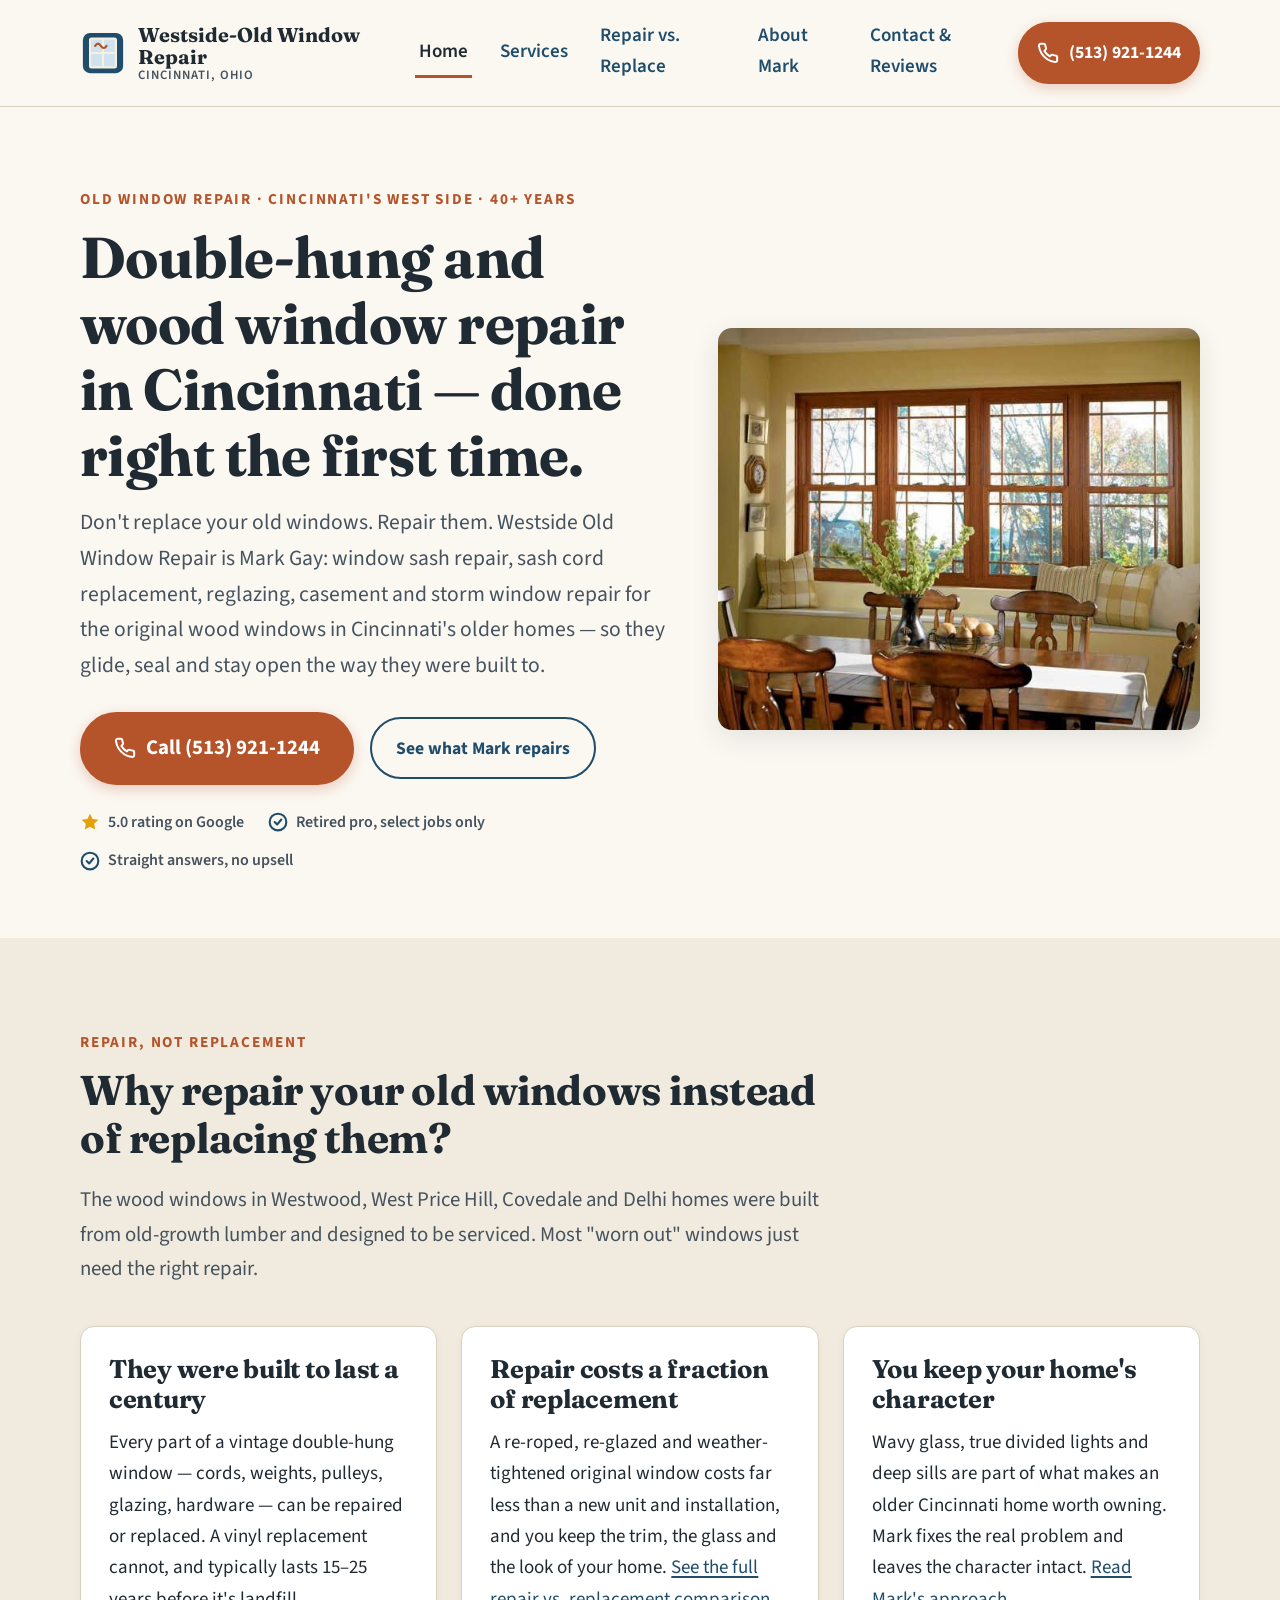
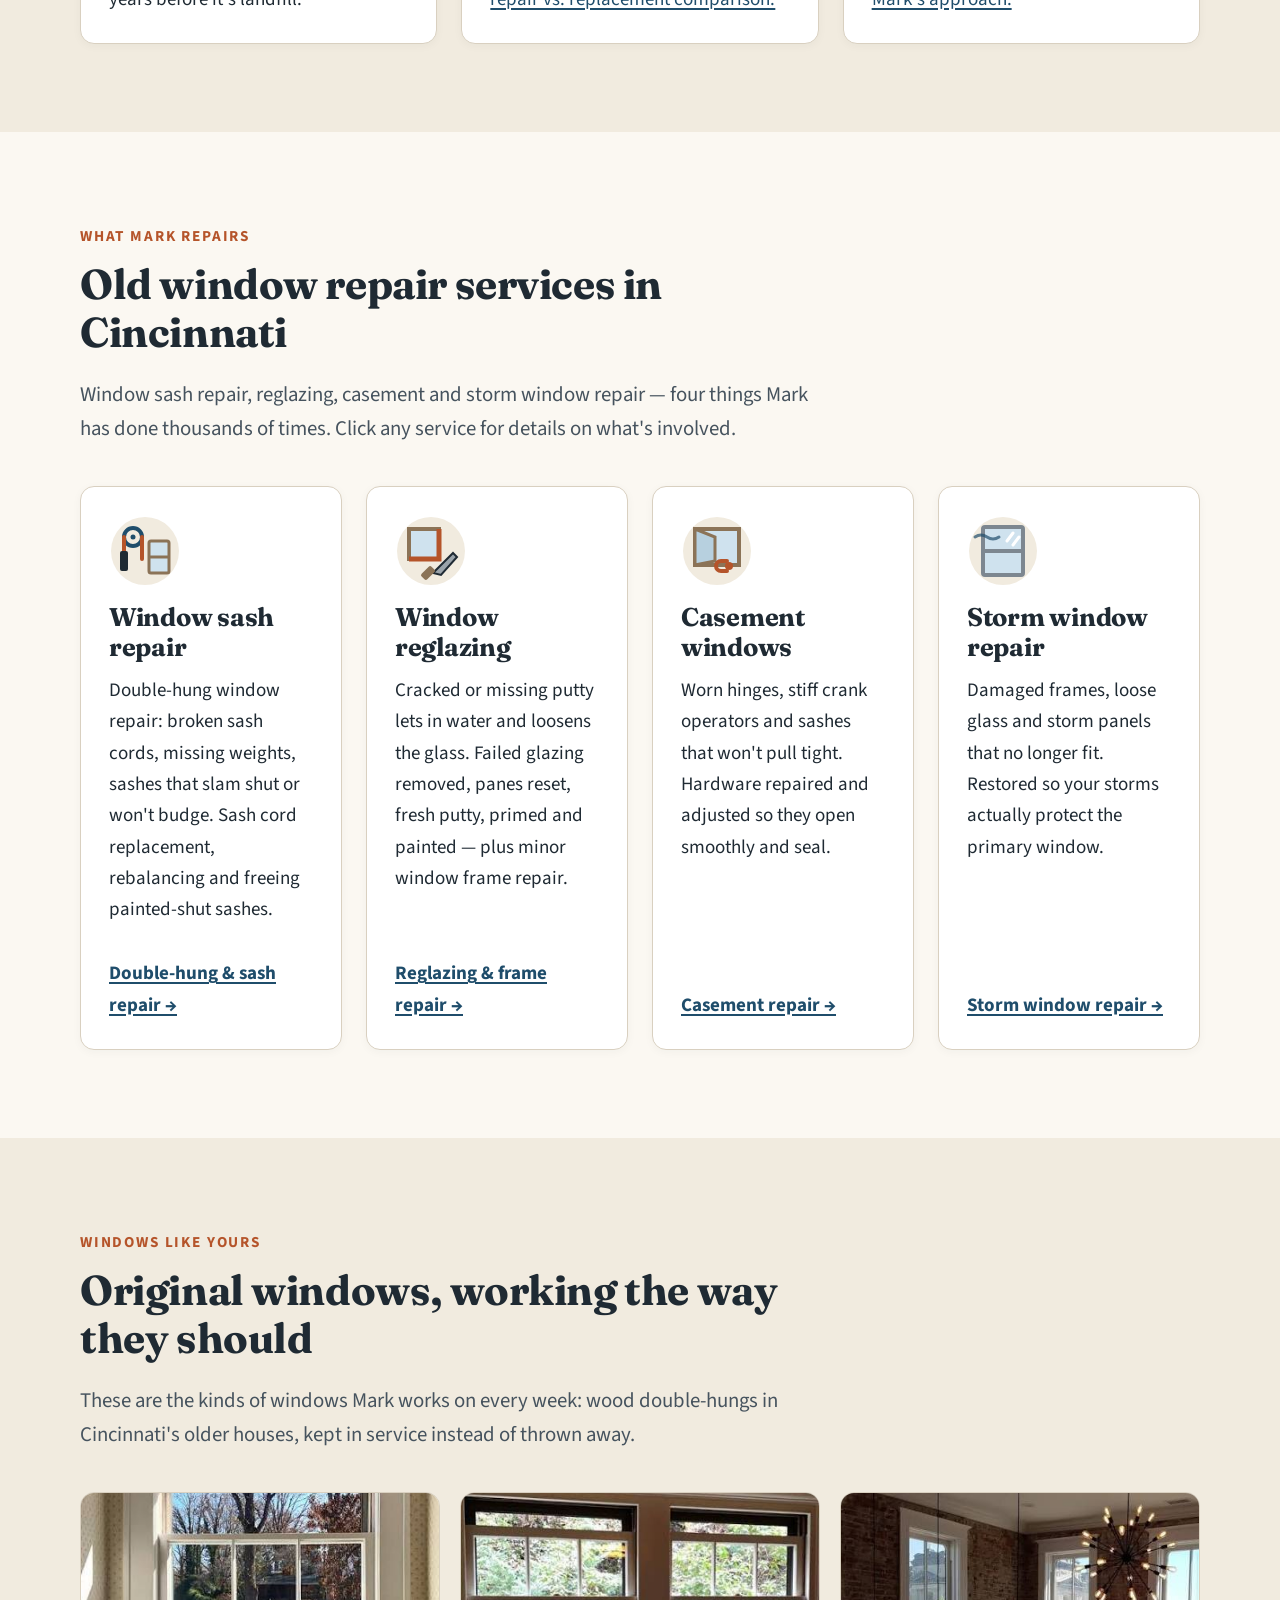
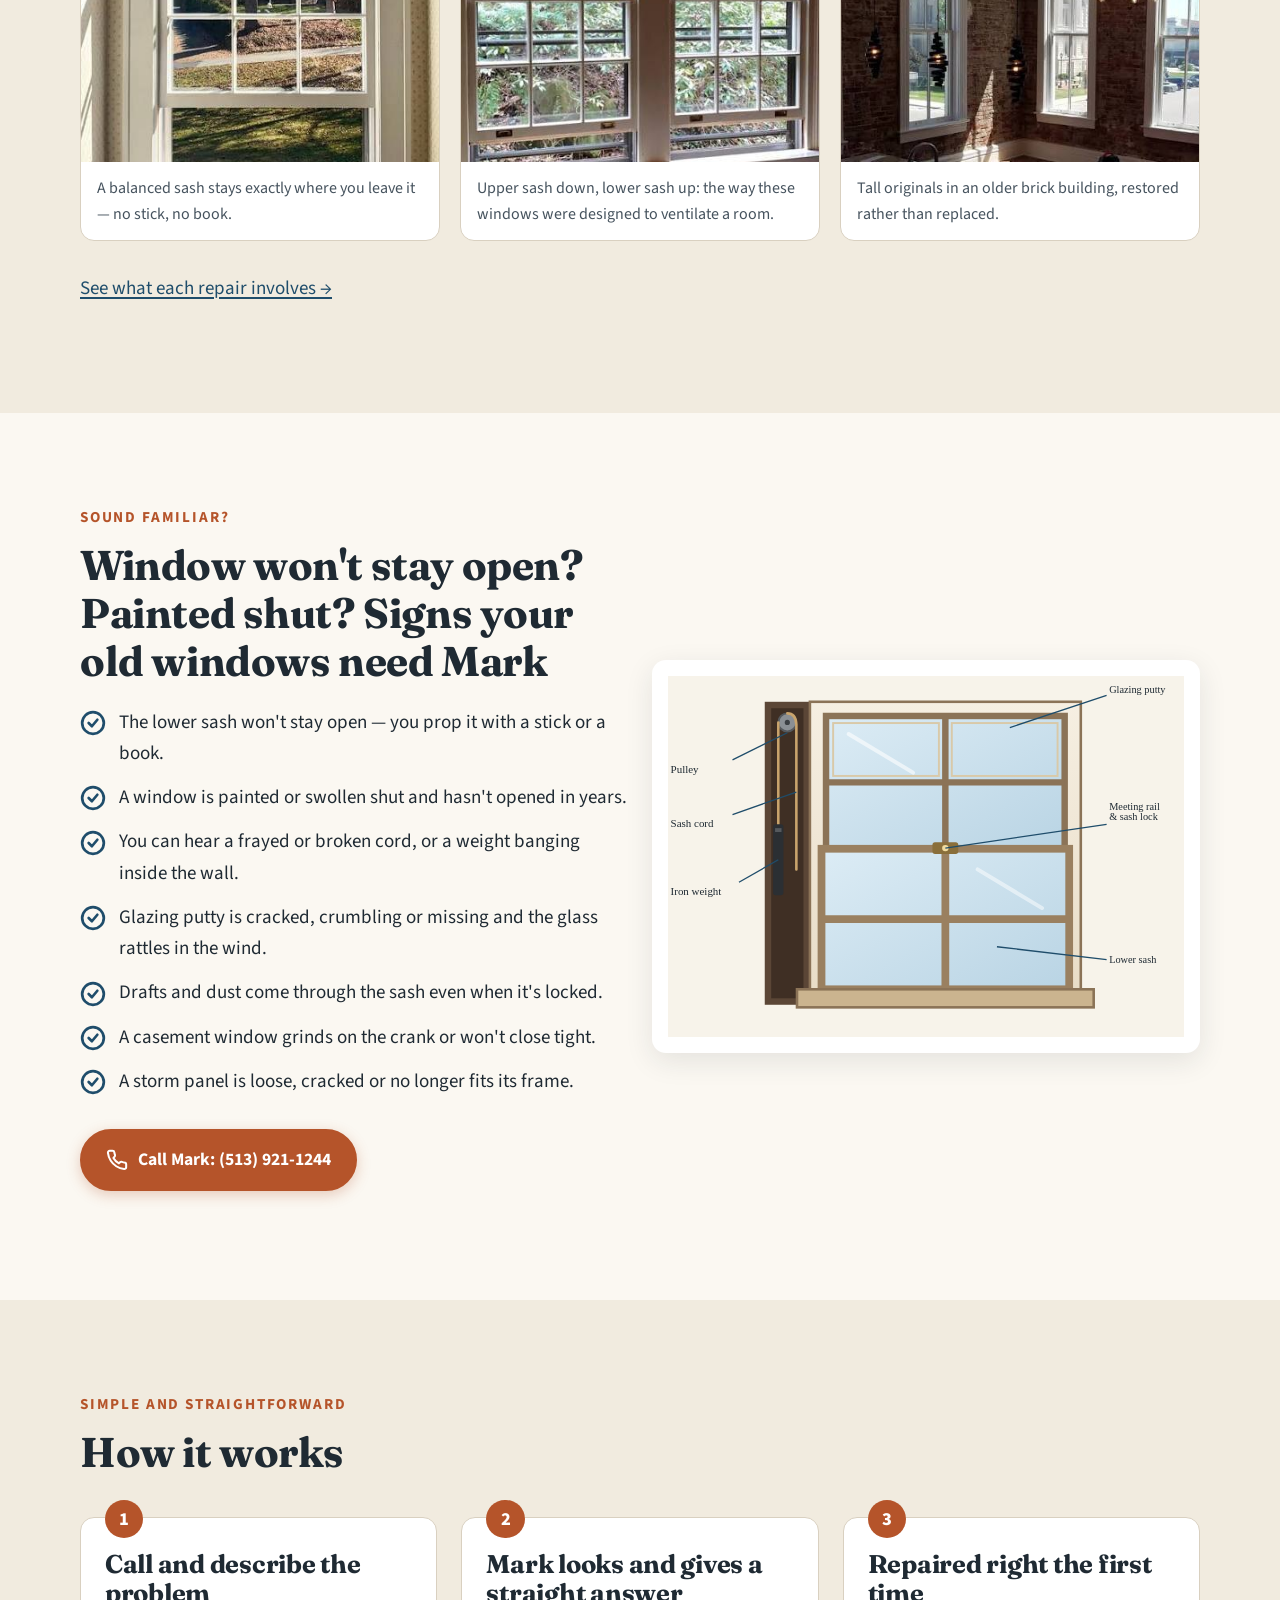
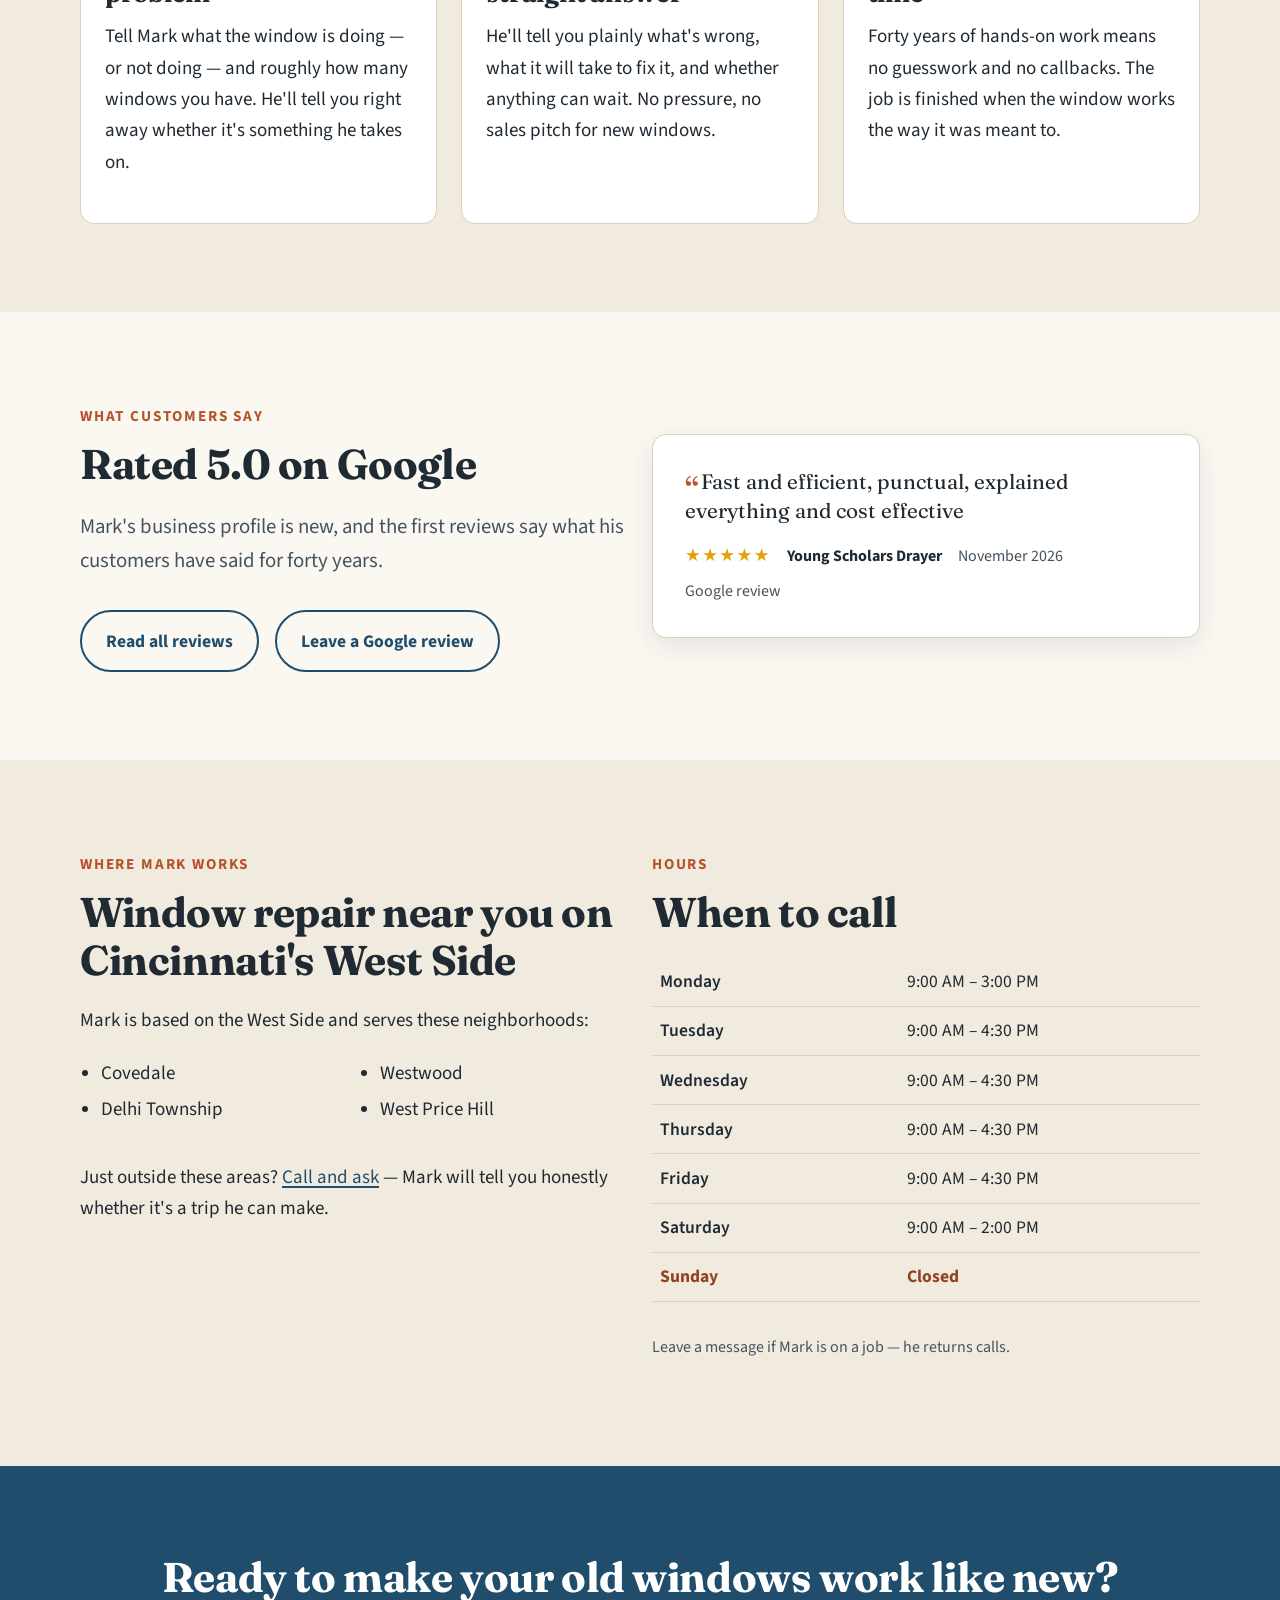
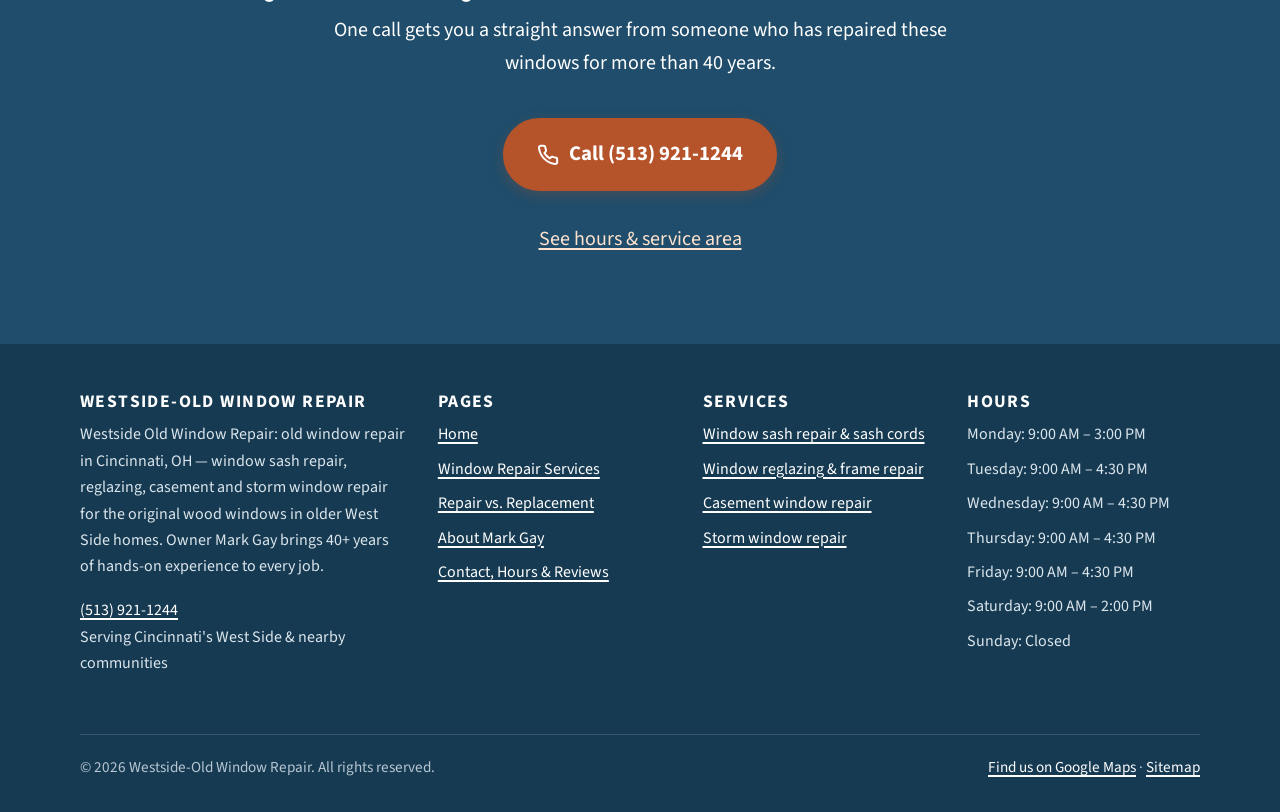
==== index.html @ e5059ec6 "Rose-window favicon: adaptive SVG (navy light / light-blue dark), ICO, touch icon, pinned-tab mask C" ====
<!DOCTYPE html>
<html lang="en-US">
<head>
  <meta charset="utf-8">
  <meta name="viewport" content="width=device-width, initial-scale=1">
  <title>Old Window Repair in Cincinnati, OH | Westside Old Window Repair</title>
  <meta name="description" content="Wood & double-hung window repair on Cincinnati's West Side: window sash repair, sash cord replacement, reglazing, casement & storm window repair. (513) 921-1244.">
  <meta name="keywords" content="old window repair, window repair Cincinnati OH, double hung window repair, window sash repair, wood window repair, sash cord replacement, window reglazing, casement window repair, storm window repair, Westside Old Window Repair">
  <link rel="canonical" href="https://www.cincy123.com/">
  <meta name="robots" content="index, follow, max-image-preview:large">
  <meta name="theme-color" content="#1f4d6b">
  <meta name="geo.region" content="US-OH">
  <meta name="geo.placename" content="Cincinnati">
  <meta name="geo.position" content="39.1251795;-84.6282698">
  <meta name="ICBM" content="39.1251795, -84.6282698">

  <!-- Open Graph / social sharing -->
  <meta property="og:type" content="website">
  <meta property="og:site_name" content="Westside-Old Window Repair">
  <meta property="og:locale" content="en_US">
  <meta property="og:title" content="Old Window Repair in Cincinnati, OH | Westside Old Window Repair">
  <meta property="og:description" content="Wood & double-hung window repair on Cincinnati's West Side: window sash repair, sash cord replacement, reglazing, casement & storm window repair. (513) 921-1244.">
  <meta property="og:url" content="https://www.cincy123.com/">
  <meta property="og:image" content="https://www.cincy123.com/images/og-image.png">
  <meta property="og:image:width" content="1200">
  <meta property="og:image:height" content="630">
  <meta property="og:image:alt" content="Westside-Old Window Repair — vintage double-hung window repair in Cincinnati, (513) 921-1244">
  <meta name="twitter:card" content="summary_large_image">
  <meta name="twitter:title" content="Old Window Repair in Cincinnati, OH | Westside Old Window Repair">
  <meta name="twitter:description" content="Wood & double-hung window repair on Cincinnati's West Side: window sash repair, sash cord replacement, reglazing, casement & storm window repair. (513) 921-1244.">
  <meta name="twitter:image" content="https://www.cincy123.com/images/og-image.png">

  <!-- Icons: rose window — navy in light mode, light blue in dark mode (SVG adapts; PNG/ICO are fallbacks) -->
  <link rel="icon" href="/favicon.ico" sizes="32x32">
  <link rel="icon" href="/favicon.svg?v=ac3f9956b4" type="image/svg+xml">
  <link rel="apple-touch-icon" href="/images/apple-touch-icon.png?v=ac3f9956b4">
  <link rel="mask-icon" href="/images/safari-pinned-tab.svg?v=ac3f9956b4" color="#1f4d6b">
  <link rel="manifest" href="/site.webmanifest">

  <!-- Fonts (system fallbacks are set in CSS) -->
  <link rel="preconnect" href="https://fonts.googleapis.com">
  <link rel="preconnect" href="https://fonts.gstatic.com" crossorigin>
  <link rel="stylesheet" href="https://fonts.googleapis.com/css2?family=Fraunces:wght@600;700&family=Source+Sans+3:wght@400;600;700&display=swap">
  <link rel="stylesheet" href="/css/style.css?v=0f7ea914a0">

  <script type="application/ld+json">
{
  "@context": "https://schema.org",
  "@type": [
    "HomeAndConstructionBusiness",
    "LocalBusiness"
  ],
  "@id": "https://www.cincy123.com/#business",
  "name": "Westside - Old Window Repair",
  "alternateName": [
    "Westside-Old Window Repair",
    "Westside Old Window Repair"
  ],
  "url": "https://www.cincy123.com/",
  "telephone": "+15139211244",
  "image": "https://www.cincy123.com/images/og-image.png",
  "logo": "https://www.cincy123.com/images/logo.svg",
  "description": "Repair of original double-hung, casement and storm windows in Cincinnati's older homes. Sash cord re-roping, glazing repair and repainting, casement hardware repair and storm panel repair by Mark Gay, 40+ years of experience.",
  "priceRange": "$$",
  "currenciesAccepted": "USD",
  "address": {
    "@type": "PostalAddress",
    "addressLocality": "Cincinnati",
    "addressRegion": "OH",
    "addressCountry": "US"
  },
  "geo": {
    "@type": "GeoCoordinates",
    "latitude": 39.1251795,
    "longitude": -84.6282698
  },
  "areaServed": [
    {
      "@type": "City",
      "name": "Cincinnati",
      "sameAs": "https://en.wikipedia.org/wiki/Cincinnati"
    },
    {
      "@type": "Place",
      "name": "Covedale, Cincinnati, OH"
    },
    {
      "@type": "Place",
      "name": "Delhi Township, OH"
    },
    {
      "@type": "Place",
      "name": "Westwood, Cincinnati, OH"
    },
    {
      "@type": "Place",
      "name": "West Price Hill, Cincinnati, OH"
    }
  ],
  "openingHoursSpecification": [
    {
      "@type": "OpeningHoursSpecification",
      "dayOfWeek": "Monday",
      "opens": "09:00",
      "closes": "15:00"
    },
    {
      "@type": "OpeningHoursSpecification",
      "dayOfWeek": [
        "Tuesday",
        "Wednesday",
        "Thursday",
        "Friday"
      ],
      "opens": "09:00",
      "closes": "16:30"
    },
    {
      "@type": "OpeningHoursSpecification",
      "dayOfWeek": "Saturday",
      "opens": "09:00",
      "closes": "14:00"
    }
  ],
  "founder": {
    "@type": "Person",
    "@id": "https://www.cincy123.com/about#mark-gay",
    "name": "Mark Gay",
    "jobTitle": "Owner & Window Repair Specialist"
  },
  "knowsAbout": [
    "old window repair",
    "window sash repair",
    "double-hung window repair",
    "sash cord replacement",
    "window reglazing",
    "window frame repair",
    "casement window repair",
    "storm window repair",
    "wood window repair",
    "wood window restoration",
    "historic window repair"
  ],
  "sameAs": [
    "https://www.google.com/maps?cid=5809751457807609231"
  ],
  "hasOfferCatalog": {
    "@type": "OfferCatalog",
    "name": "Window repair services",
    "itemListElement": [
      {
        "@type": "Offer",
        "itemOffered": {
          "@type": "Service",
          "name": "Window sash repair & sash cord replacement (double-hung window repair)",
          "url": "https://www.cincy123.com/services#double-hung"
        }
      },
      {
        "@type": "Offer",
        "itemOffered": {
          "@type": "Service",
          "name": "Window reglazing, glazing repair & window frame repair",
          "url": "https://www.cincy123.com/services#glazing"
        }
      },
      {
        "@type": "Offer",
        "itemOffered": {
          "@type": "Service",
          "name": "Casement window repair",
          "url": "https://www.cincy123.com/services#casement"
        }
      },
      {
        "@type": "Offer",
        "itemOffered": {
          "@type": "Service",
          "name": "Storm window repair",
          "url": "https://www.cincy123.com/services#storm-panels"
        }
      }
    ]
  }
}
  </script>
  <script type="application/ld+json">
{
  "@context": "https://schema.org",
  "@type": "WebSite",
  "@id": "https://www.cincy123.com/#website",
  "url": "https://www.cincy123.com/",
  "name": "Westside-Old Window Repair",
  "publisher": {
    "@id": "https://www.cincy123.com/#business"
  },
  "inLanguage": "en-US"
}
  </script>
  <script type="application/ld+json">
{
  "@context": "https://schema.org",
  "@type": "WebPage",
  "@id": "https://www.cincy123.com/#webpage",
  "url": "https://www.cincy123.com/",
  "name": "Old Window Repair in Cincinnati, OH | Westside Old Window Repair",
  "description": "Wood & double-hung window repair on Cincinnati's West Side: window sash repair, sash cord replacement, reglazing, casement & storm window repair. (513) 921-1244.",
  "isPartOf": {
    "@id": "https://www.cincy123.com/#website"
  },
  "about": {
    "@id": "https://www.cincy123.com/#business"
  },
  "inLanguage": "en-US"
}
  </script>
</head>
<body>
  <a class="skip-link" href="#main">Skip to main content</a>
  <header class="site-header">
    <div class="container header-inner">
      <a class="brand" href="/" aria-label="Westside-Old Window Repair home">
        <img src="/images/logo.svg" alt="" width="46" height="46">
        <span class="brand-name">Westside-Old Window Repair<small>Cincinnati, Ohio</small></span>
      </a>
      <button class="nav-toggle" aria-expanded="false" aria-controls="site-nav">Menu</button>
      <nav class="nav" id="site-nav" aria-label="Main">
        <a href="/" aria-current="page">Home</a>
        <a href="/services">Services</a>
        <a href="/repair-vs-replacement">Repair vs. Replace</a>
        <a href="/about">About Mark</a>
        <a href="/contact">Contact &amp; Reviews</a>
      </nav>
      <a class="btn header-cta" href="tel:+15139211244" aria-label="Call (513) 921-1244"><svg viewBox="0 0 24 24" fill="none" stroke="currentColor" stroke-width="2.2" stroke-linecap="round" stroke-linejoin="round" aria-hidden="true"><path d="M22 16.9v3a2 2 0 0 1-2.2 2 19.8 19.8 0 0 1-8.6-3.1 19.5 19.5 0 0 1-6-6A19.8 19.8 0 0 1 2.1 4.2 2 2 0 0 1 4.1 2h3a2 2 0 0 1 2 1.7c.1.9.4 1.8.7 2.7a2 2 0 0 1-.5 2.1L8.1 9.7a16 16 0 0 0 6 6l1.2-1.2a2 2 0 0 1 2.1-.5c.9.3 1.8.6 2.7.7a2 2 0 0 1 1.9 2z"/></svg><span>(513) 921-1244</span></a>
    </div>
  </header>
  <main id="main">
    <section class="hero" aria-labelledby="hero-heading">
      <div class="container hero-grid">
        <div>
          <span class="eyebrow">Old window repair · Cincinnati's West Side · 40+ years</span>
          <h1 id="hero-heading">Double-hung and wood window repair in Cincinnati — done right the first time.</h1>
          <p class="lead">Don't replace your old windows. Repair them. Westside Old Window Repair is Mark Gay: window sash repair, sash cord replacement, reglazing, casement and storm window repair for the original wood windows in Cincinnati's older homes — so they glide, seal and stay open the way they were built to.</p>
          <div class="hero-actions">
            <a class="btn btn-lg" href="tel:+15139211244"><svg viewBox="0 0 24 24" fill="none" stroke="currentColor" stroke-width="2.2" stroke-linecap="round" stroke-linejoin="round" aria-hidden="true"><path d="M22 16.9v3a2 2 0 0 1-2.2 2 19.8 19.8 0 0 1-8.6-3.1 19.5 19.5 0 0 1-6-6A19.8 19.8 0 0 1 2.1 4.2 2 2 0 0 1 4.1 2h3a2 2 0 0 1 2 1.7c.1.9.4 1.8.7 2.7a2 2 0 0 1-.5 2.1L8.1 9.7a16 16 0 0 0 6 6l1.2-1.2a2 2 0 0 1 2.1-.5c.9.3 1.8.6 2.7.7a2 2 0 0 1 1.9 2z"/></svg> Call (513) 921-1244</a>
            <a class="btn btn-secondary" href="/services">See what Mark repairs</a>
          </div>
          <div class="trust-row">
            <span><svg style="color:var(--star)" viewBox="0 0 24 24" fill="currentColor" aria-hidden="true"><path d="m12 2 3.1 6.3 6.9 1-5 4.9 1.2 6.8L12 17.8 5.8 21l1.2-6.8-5-4.9 6.9-1z"/></svg> 5.0 rating on Google</span>
            <span><svg viewBox="0 0 24 24" fill="none" stroke="currentColor" stroke-width="2.5" stroke-linecap="round" stroke-linejoin="round" aria-hidden="true"><circle cx="12" cy="12" r="10"/><path d="m8 12 3 3 5-6"/></svg> Retired pro, select jobs only</span>
            <span><svg viewBox="0 0 24 24" fill="none" stroke="currentColor" stroke-width="2.5" stroke-linecap="round" stroke-linejoin="round" aria-hidden="true"><circle cx="12" cy="12" r="10"/><path d="m8 12 3 3 5-6"/></svg> Straight answers, no upsell</span>
          </div>
        </div>
        <div class="hero-art photo">
          <img src="/images/hero-dining-room-double-hung-windows.jpg" width="608" height="504" alt="Sunny dining room with four restored wood double-hung windows and a window seat, the original divided-light upper sashes intact" fetchpriority="high">
        </div>
      </div>
    </section>

    <section class="section section-alt" aria-labelledby="why-heading">
      <div class="container">
        <div class="section-head">
          <span class="eyebrow">Repair, not replacement</span>
          <h2 id="why-heading">Why repair your old windows instead of replacing them?</h2>
          <p class="lead">The wood windows in Westwood, West Price Hill, Covedale and Delhi homes were built from old-growth lumber and designed to be serviced. Most "worn out" windows just need the right repair.</p>
        </div>
        <div class="grid grid-3">
          <article class="card">
            <h3>They were built to last a century</h3>
            <p>Every part of a vintage double-hung window — cords, weights, pulleys, glazing, hardware — can be repaired or replaced. A vinyl replacement cannot, and typically lasts 15–25 years before it's landfill.</p>
          </article>
          <article class="card">
            <h3>Repair costs a fraction of replacement</h3>
            <p>A re-roped, re-glazed and weather-tightened original window costs far less than a new unit and installation, and you keep the trim, the glass and the look of your home. <a href="/repair-vs-replacement">See the full repair vs. replacement comparison.</a></p>
          </article>
          <article class="card">
            <h3>You keep your home's character</h3>
            <p>Wavy glass, true divided lights and deep sills are part of what makes an older Cincinnati home worth owning. Mark fixes the real problem and leaves the character intact. <a href="/about">Read Mark's approach.</a></p>
          </article>
        </div>
      </div>
    </section>

    <section class="section" aria-labelledby="services-heading">
      <div class="container">
        <div class="section-head">
          <span class="eyebrow">What Mark repairs</span>
          <h2 id="services-heading">Old window repair services in Cincinnati</h2>
          <p class="lead">Window sash repair, reglazing, casement and storm window repair — four things Mark has done thousands of times. Click any service for details on what's involved.</p>
        </div>
        <div class="grid grid-4">
          <article class="card">
            <img class="icon" src="/images/icon-sash-cord.svg" alt="Icon of a sash cord running over a pulley to an iron weight" width="72" height="72" loading="lazy">
            <h3>Window sash repair</h3>
            <p>Double-hung window repair: broken sash cords, missing weights, sashes that slam shut or won't budge. Sash cord replacement, rebalancing and freeing painted-shut sashes.</p>
            <a class="more" href="/services#double-hung">Double-hung &amp; sash repair →</a>
          </article>
          <article class="card">
            <img class="icon" src="/images/icon-glazing.svg" alt="Icon of a putty knife beside a freshly glazed window pane" width="72" height="72" loading="lazy">
            <h3>Window reglazing</h3>
            <p>Cracked or missing putty lets in water and loosens the glass. Failed glazing removed, panes reset, fresh putty, primed and painted — plus minor window frame repair.</p>
            <a class="more" href="/services#glazing">Reglazing &amp; frame repair →</a>
          </article>
          <article class="card">
            <img class="icon" src="/images/icon-casement.svg" alt="Icon of a casement window swung open with a crank handle" width="72" height="72" loading="lazy">
            <h3>Casement windows</h3>
            <p>Worn hinges, stiff crank operators and sashes that won't pull tight. Hardware repaired and adjusted so they open smoothly and seal.</p>
            <a class="more" href="/services#casement">Casement repair →</a>
          </article>
          <article class="card">
            <img class="icon" src="/images/icon-storm-panel.svg" alt="Icon of a storm window panel with wind blowing against it" width="72" height="72" loading="lazy">
            <h3>Storm window repair</h3>
            <p>Damaged frames, loose glass and storm panels that no longer fit. Restored so your storms actually protect the primary window.</p>
            <a class="more" href="/services#storm-panels">Storm window repair →</a>
          </article>
        </div>
      </div>
    </section>

    <section class="section section-alt" aria-labelledby="gallery-heading">
      <div class="container">
        <div class="section-head">
          <span class="eyebrow">Windows like yours</span>
          <h2 id="gallery-heading">Original windows, working the way they should</h2>
          <p class="lead">These are the kinds of windows Mark works on every week: wood double-hungs in Cincinnati's older houses, kept in service instead of thrown away.</p>
        </div>
        <div class="photo-grid">
          <figure>
            <img src="/images/photo-double-hung-lower-sash-raised.jpg" width="399" height="501" alt="White wood double-hung window with the lower sash raised and holding its position, looking out on a tree-lined yard" loading="lazy">
            <figcaption>A balanced sash stays exactly where you leave it — no stick, no book.</figcaption>
          </figure>
          <figure>
            <img src="/images/photo-double-hung-both-sashes-open.jpg" width="399" height="501" alt="Pair of white double-hung windows with the upper sashes lowered and lower sashes raised for ventilation" loading="lazy">
            <figcaption>Upper sash down, lower sash up: the way these windows were designed to ventilate a room.</figcaption>
          </figure>
          <figure>
            <img src="/images/photo-brick-room-tall-double-hung-windows.jpg" width="597" height="335" alt="Tall wood double-hung windows with white trim in a renovated room with exposed brick walls" loading="lazy">
            <figcaption>Tall originals in an older brick building, restored rather than replaced.</figcaption>
          </figure>
        </div>
        <p class="mt-2"><a href="/services">See what each repair involves →</a></p>
      </div>
    </section>

    <section class="section" aria-labelledby="signs-heading">
      <div class="container grid grid-2" style="align-items:center">
        <div>
          <span class="eyebrow">Sound familiar?</span>
          <h2 id="signs-heading">Window won't stay open? Painted shut? Signs your old windows need Mark</h2>
          <ul class="check-list">
            <li><svg viewBox="0 0 24 24" fill="none" stroke="currentColor" stroke-width="2.5" stroke-linecap="round" stroke-linejoin="round" aria-hidden="true"><circle cx="12" cy="12" r="10"/><path d="m8 12 3 3 5-6"/></svg><span>The lower sash won't stay open — you prop it with a stick or a book.</span></li>
            <li><svg viewBox="0 0 24 24" fill="none" stroke="currentColor" stroke-width="2.5" stroke-linecap="round" stroke-linejoin="round" aria-hidden="true"><circle cx="12" cy="12" r="10"/><path d="m8 12 3 3 5-6"/></svg><span>A window is painted or swollen shut and hasn't opened in years.</span></li>
            <li><svg viewBox="0 0 24 24" fill="none" stroke="currentColor" stroke-width="2.5" stroke-linecap="round" stroke-linejoin="round" aria-hidden="true"><circle cx="12" cy="12" r="10"/><path d="m8 12 3 3 5-6"/></svg><span>You can hear a frayed or broken cord, or a weight banging inside the wall.</span></li>
            <li><svg viewBox="0 0 24 24" fill="none" stroke="currentColor" stroke-width="2.5" stroke-linecap="round" stroke-linejoin="round" aria-hidden="true"><circle cx="12" cy="12" r="10"/><path d="m8 12 3 3 5-6"/></svg><span>Glazing putty is cracked, crumbling or missing and the glass rattles in the wind.</span></li>
            <li><svg viewBox="0 0 24 24" fill="none" stroke="currentColor" stroke-width="2.5" stroke-linecap="round" stroke-linejoin="round" aria-hidden="true"><circle cx="12" cy="12" r="10"/><path d="m8 12 3 3 5-6"/></svg><span>Drafts and dust come through the sash even when it's locked.</span></li>
            <li><svg viewBox="0 0 24 24" fill="none" stroke="currentColor" stroke-width="2.5" stroke-linecap="round" stroke-linejoin="round" aria-hidden="true"><circle cx="12" cy="12" r="10"/><path d="m8 12 3 3 5-6"/></svg><span>A casement window grinds on the crank or won't close tight.</span></li>
            <li><svg viewBox="0 0 24 24" fill="none" stroke="currentColor" stroke-width="2.5" stroke-linecap="round" stroke-linejoin="round" aria-hidden="true"><circle cx="12" cy="12" r="10"/><path d="m8 12 3 3 5-6"/></svg><span>A storm panel is loose, cracked or no longer fits its frame.</span></li>
          </ul>
          <p class="mt-2"><a class="btn" href="tel:+15139211244"><svg viewBox="0 0 24 24" fill="none" stroke="currentColor" stroke-width="2.2" stroke-linecap="round" stroke-linejoin="round" aria-hidden="true"><path d="M22 16.9v3a2 2 0 0 1-2.2 2 19.8 19.8 0 0 1-8.6-3.1 19.5 19.5 0 0 1-6-6A19.8 19.8 0 0 1 2.1 4.2 2 2 0 0 1 4.1 2h3a2 2 0 0 1 2 1.7c.1.9.4 1.8.7 2.7a2 2 0 0 1-.5 2.1L8.1 9.7a16 16 0 0 0 6 6l1.2-1.2a2 2 0 0 1 2.1-.5c.9.3 1.8.6 2.7.7a2 2 0 0 1 1.9 2z"/></svg> Call Mark: (513) 921-1244</a></p>
        </div>
        <div class="hero-art">
          <img src="/images/double-hung-window-anatomy.svg" width="800" height="560" alt="Cutaway diagram of a vintage double-hung window showing the pulley, sash cord, iron counterweight, meeting rail with sash lock, lower sash and glazing putty" loading="lazy">
        </div>
      </div>
    </section>

    <section class="section section-alt" aria-labelledby="how-heading">
      <div class="container">
        <div class="section-head">
          <span class="eyebrow">Simple and straightforward</span>
          <h2 id="how-heading">How it works</h2>
        </div>
        <ol class="steps" style="list-style:none;padding:0;margin:0">
          <li class="step"><h3>Call and describe the problem</h3><p>Tell Mark what the window is doing — or not doing — and roughly how many windows you have. He'll tell you right away whether it's something he takes on.</p></li>
          <li class="step"><h3>Mark looks and gives a straight answer</h3><p>He'll tell you plainly what's wrong, what it will take to fix it, and whether anything can wait. No pressure, no sales pitch for new windows.</p></li>
          <li class="step"><h3>Repaired right the first time</h3><p>Forty years of hands-on work means no guesswork and no callbacks. The job is finished when the window works the way it was meant to.</p></li>
        </ol>
      </div>
    </section>

    <section class="section" aria-labelledby="review-heading">
      <div class="container grid grid-2" style="align-items:center">
        <div>
          <span class="eyebrow">What customers say</span>
          <h2 id="review-heading">Rated 5.0 on Google</h2>
          <p class="lead">Mark's business profile is new, and the first reviews say what his customers have said for forty years.</p>
          <div class="review-actions">
            <a class="btn btn-secondary" href="/contact#reviews">Read all reviews</a>
            <a class="btn btn-secondary" href="https://www.google.com/maps?cid=5809751457807609231" rel="noopener" target="_blank">Leave a Google review</a>
          </div>
        </div>
        <div class="reviews-grid" id="home-reviews" data-reviews-limit="2">
          <article class="review-card">
            <blockquote>Fast and efficient, punctual, explained everything and cost effective</blockquote>
            <div class="review-meta">
              <span class="stars" aria-label="5 out of 5 stars">★★★★★</span>
              <strong>Young Scholars Drayer</strong>
              <time datetime="2026-11-06">November 2026</time>
              <span class="review-source"><svg width="18" height="18" style="color:var(--star)" viewBox="0 0 24 24" fill="currentColor" aria-hidden="true"><path d="m12 2 3.1 6.3 6.9 1-5 4.9 1.2 6.8L12 17.8 5.8 21l1.2-6.8-5-4.9 6.9-1z"/></svg> Google review</span>
            </div>
          </article>
        </div>
      </div>
    </section>

    <section class="section section-alt" aria-labelledby="area-heading">
      <div class="container grid grid-2">
        <div>
          <span class="eyebrow">Where Mark works</span>
          <h2 id="area-heading">Window repair near you on Cincinnati's West Side</h2>
          <p>Mark is based on the West Side and serves these neighborhoods:</p>
          <ul class="area-list"><li>Covedale</li><li>Delhi Township</li><li>Westwood</li><li>West Price Hill</li></ul>
          <p class="mt-2">Just outside these areas? <a href="/contact">Call and ask</a> — Mark will tell you honestly whether it's a trip he can make.</p>
        </div>
        <div>
          <span class="eyebrow">Hours</span>
          <h2>When to call</h2>
          <table class="hours" data-hours>
            <caption class="visually-hidden">Business hours</caption>
            <tbody><tr data-day="0"><th scope="row">Monday</th><td>9:00 AM – 3:00 PM</td></tr><tr data-day="1"><th scope="row">Tuesday</th><td>9:00 AM – 4:30 PM</td></tr><tr data-day="2"><th scope="row">Wednesday</th><td>9:00 AM – 4:30 PM</td></tr><tr data-day="3"><th scope="row">Thursday</th><td>9:00 AM – 4:30 PM</td></tr><tr data-day="4"><th scope="row">Friday</th><td>9:00 AM – 4:30 PM</td></tr><tr data-day="5"><th scope="row">Saturday</th><td>9:00 AM – 2:00 PM</td></tr><tr data-day="6"><th scope="row">Sunday</th><td>Closed</td></tr></tbody>
          </table>
          <p class="note mt-2">Leave a message if Mark is on a job — he returns calls.</p>
        </div>
      </div>
    </section>

    <section class="section section-brand cta-band" aria-labelledby="cta-heading">
      <div class="container">
        <h2 id="cta-heading">Ready to make your old windows work like new?</h2>
        <p>One call gets you a straight answer from someone who has repaired these windows for more than 40 years.</p>
        <a class="btn btn-lg" href="tel:+15139211244"><svg viewBox="0 0 24 24" fill="none" stroke="currentColor" stroke-width="2.2" stroke-linecap="round" stroke-linejoin="round" aria-hidden="true"><path d="M22 16.9v3a2 2 0 0 1-2.2 2 19.8 19.8 0 0 1-8.6-3.1 19.5 19.5 0 0 1-6-6A19.8 19.8 0 0 1 2.1 4.2 2 2 0 0 1 4.1 2h3a2 2 0 0 1 2 1.7c.1.9.4 1.8.7 2.7a2 2 0 0 1-.5 2.1L8.1 9.7a16 16 0 0 0 6 6l1.2-1.2a2 2 0 0 1 2.1-.5c.9.3 1.8.6 2.7.7a2 2 0 0 1 1.9 2z"/></svg> Call (513) 921-1244</a>
        <p class="mt-2 mb-0"><a href="/contact">See hours &amp; service area</a></p>
      </div>
    </section>
  </main>
  <footer class="site-footer">
    <div class="container">
      <div class="footer-grid">
        <div>
          <h3>Westside-Old Window Repair</h3>
          <p>Westside Old Window Repair: old window repair in Cincinnati, OH — window sash repair, reglazing, casement and storm window repair for the original wood windows in older West Side homes. Owner Mark Gay brings 40+ years of hands-on experience to every job.</p>
          <p><a href="tel:+15139211244">(513) 921-1244</a><br>Serving Cincinnati's West Side &amp; nearby communities</p>
        </div>
        <div>
          <h3>Pages</h3>
          <ul>
            <li><a href="/">Home</a></li>
            <li><a href="/services">Window Repair Services</a></li>
            <li><a href="/repair-vs-replacement">Repair vs. Replacement</a></li>
            <li><a href="/about">About Mark Gay</a></li>
            <li><a href="/contact">Contact, Hours &amp; Reviews</a></li>
          </ul>
        </div>
        <div>
          <h3>Services</h3>
          <ul>
            <li><a href="/services#double-hung">Window sash repair &amp; sash cords</a></li>
            <li><a href="/services#glazing">Window reglazing &amp; frame repair</a></li>
            <li><a href="/services#casement">Casement window repair</a></li>
            <li><a href="/services#storm-panels">Storm window repair</a></li>
          </ul>
        </div>
        <div>
          <h3>Hours</h3>
          <ul><li>Monday: 9:00 AM – 3:00 PM</li><li>Tuesday: 9:00 AM – 4:30 PM</li><li>Wednesday: 9:00 AM – 4:30 PM</li><li>Thursday: 9:00 AM – 4:30 PM</li><li>Friday: 9:00 AM – 4:30 PM</li><li>Saturday: 9:00 AM – 2:00 PM</li><li>Sunday: Closed</li></ul>
        </div>
      </div>
      <div class="footer-bottom">
        <span>&copy; 2026 Westside-Old Window Repair. All rights reserved.</span>
        <span><a href="https://www.google.com/maps?cid=5809751457807609231" rel="noopener" target="_blank">Find us on Google Maps</a> · <a href="/sitemap.xml">Sitemap</a></span>
      </div>
    </div>
  </footer>
  <a class="call-bar" href="tel:+15139211244"><svg viewBox="0 0 24 24" fill="none" stroke="currentColor" stroke-width="2.2" stroke-linecap="round" stroke-linejoin="round" aria-hidden="true"><path d="M22 16.9v3a2 2 0 0 1-2.2 2 19.8 19.8 0 0 1-8.6-3.1 19.5 19.5 0 0 1-6-6A19.8 19.8 0 0 1 2.1 4.2 2 2 0 0 1 4.1 2h3a2 2 0 0 1 2 1.7c.1.9.4 1.8.7 2.7a2 2 0 0 1-.5 2.1L8.1 9.7a16 16 0 0 0 6 6l1.2-1.2a2 2 0 0 1 2.1-.5c.9.3 1.8.6 2.7.7a2 2 0 0 1 1.9 2z"/></svg> Call (513) 921-1244</a>
  <script src="/js/main.js?v=22b8c841bf" defer></script>
</body>
</html>
---- css/style.css ----
/* ==========================================================================
   Westside-Old Window Repair — site stylesheet
   Designed for easy reading: large type, high contrast, generous spacing.
   ========================================================================== */

:root {
  --ink: #1f2a33;          /* main text */
  --ink-soft: #46535e;     /* secondary text */
  --paper: #fbf8f2;        /* page background (warm off-white) */
  --paper-deep: #f1ebdf;   /* alternating section background */
  --white: #ffffff;
  --brand: #1f4d6b;        /* deep slate blue — trim paint */
  --brand-dark: #163a52;
  --accent: #b5542a;       /* glazing-putty terracotta — CTAs */
  --accent-dark: #93421f;
  --line: #d9d0c0;
  --star: #e3a008;
  --radius: 14px;
  --shadow: 0 8px 28px rgba(31, 42, 51, 0.10);
  --max: 1120px;
  --font-body: "Source Sans 3", "Segoe UI", system-ui, -apple-system, Roboto, Helvetica, Arial, sans-serif;
  --font-head: "Fraunces", Georgia, "Times New Roman", serif;
}

*, *::before, *::after { box-sizing: border-box; }

html { scroll-behavior: smooth; -webkit-text-size-adjust: 100%; }

body {
  margin: 0;
  font-family: var(--font-body);
  font-size: 1.1875rem;        /* 19px — comfortable for older readers */
  line-height: 1.65;
  color: var(--ink);
  background: var(--paper);
}

img, svg { max-width: 100%; height: auto; display: block; }

a { color: var(--brand); text-decoration-thickness: 2px; text-underline-offset: 3px; }
a:hover { color: var(--accent-dark); }
a:focus-visible, button:focus-visible {
  outline: 3px solid var(--accent);
  outline-offset: 3px;
  border-radius: 4px;
}

h1, h2, h3, h4 {
  font-family: var(--font-head);
  line-height: 1.15;
  color: var(--ink);
  margin: 0 0 0.5em;
  font-weight: 700;
  letter-spacing: -0.01em;
}
h1 { font-size: clamp(2.2rem, 4.5vw + 1rem, 3.6rem); }
h2 { font-size: clamp(1.8rem, 2.6vw + 1rem, 2.6rem); }
h3 { font-size: clamp(1.3rem, 1vw + 1rem, 1.6rem); }
p { margin: 0 0 1.1em; }
.lead { font-size: 1.3rem; color: var(--ink-soft); }
.eyebrow {
  display: inline-block;
  font-size: 0.95rem;
  font-weight: 700;
  letter-spacing: 0.12em;
  text-transform: uppercase;
  color: var(--accent);
  margin-bottom: 0.75rem;
}

.skip-link {
  position: absolute; left: -999px; top: 0;
  background: var(--accent); color: #fff; padding: 0.75rem 1rem; z-index: 1000;
}
.skip-link:focus { left: 1rem; top: 1rem; }

.container { width: min(var(--max), 100% - 2.5rem); margin-inline: auto; }

/* ---------- Header ---------- */
.site-header {
  position: sticky; top: 0; z-index: 50;
  background: rgba(251, 248, 242, 0.96);
  backdrop-filter: blur(8px);
  border-bottom: 1px solid var(--line);
}
.header-inner {
  display: flex; align-items: center; justify-content: space-between;
  gap: 1rem; padding: 0.75rem 0;
}
.brand { display: flex; align-items: center; gap: 0.75rem; text-decoration: none; color: var(--ink); }
.brand img { width: 46px; height: 46px; }
.brand-name { font-family: var(--font-head); font-weight: 700; font-size: 1.25rem; line-height: 1.1; }
.brand-name small { display: block; font-family: var(--font-body); font-weight: 600; font-size: 0.8rem; letter-spacing: 0.08em; text-transform: uppercase; color: var(--ink-soft); }

.nav { display: flex; align-items: center; gap: 0.25rem 1.5rem; }
.nav a { font-weight: 600; text-decoration: none; padding: 0.5rem 0.25rem; border-bottom: 3px solid transparent; }
.nav a[aria-current="page"] { border-bottom-color: var(--accent); color: var(--ink); }
.nav a:hover { border-bottom-color: var(--line); }

.nav-toggle {
  display: none; background: none; border: 2px solid var(--line); border-radius: 10px;
  padding: 0.5rem 0.75rem; font: inherit; font-weight: 700; color: var(--ink); cursor: pointer;
}

.btn {
  display: inline-flex; align-items: center; justify-content: center; gap: 0.6rem;
  background: var(--accent); color: #fff !important; text-decoration: none;
  font-weight: 700; font-size: 1.1rem; padding: 0.9rem 1.5rem; border-radius: 999px;
  border: 2px solid var(--accent); box-shadow: 0 4px 14px rgba(181, 84, 42, 0.28);
  transition: transform .12s ease, background .12s ease;
}
.btn:hover { background: var(--accent-dark); border-color: var(--accent-dark); transform: translateY(-1px); }
.btn-secondary { background: transparent; color: var(--brand) !important; border-color: var(--brand); box-shadow: none; }
.btn-secondary:hover { background: var(--brand); color: #fff !important; }
.btn svg { width: 22px; height: 22px; flex: none; }
.btn-lg { font-size: 1.3rem; padding: 1.1rem 2rem; }
.header-cta { white-space: nowrap; }

@media (max-width: 900px) {
  .nav-toggle { display: inline-block; }
  .nav {
    display: none; position: absolute; left: 0; right: 0; top: 100%;
    flex-direction: column; align-items: stretch; gap: 0;
    background: var(--paper); border-bottom: 1px solid var(--line); padding: 0.5rem 1.25rem 1rem;
  }
  .nav.open { display: flex; }
  .nav a { padding: 0.9rem 0.25rem; border-bottom: 1px solid var(--line); font-size: 1.2rem; }
  .nav a[aria-current="page"] { border-bottom: 1px solid var(--line); color: var(--accent); }
  .header-cta span { display: none; }
  .header-cta { padding: 0.75rem; border-radius: 50%; }
  .brand-name { font-size: 1.05rem; }
  .brand-name small { display: none; }
  .brand img { width: 40px; height: 40px; }
}

/* ---------- Sections ---------- */
.section { padding: clamp(3rem, 7vw, 5.5rem) 0; }
.section-alt { background: var(--paper-deep); }
.section-brand { background: var(--brand); color: #fff; }
.section-brand h2, .section-brand h3, .section-brand p { color: #fff; }
.section-brand a:not(.btn) { color: #ffe3cf; }
.section-head { max-width: 760px; margin-bottom: 2.5rem; }
.center { text-align: center; margin-inline: auto; }

/* ---------- Hero ---------- */
.hero { padding: clamp(2.5rem, 6vw, 5rem) 0 clamp(2rem, 5vw, 4rem); }
.hero-grid { display: grid; grid-template-columns: 1.1fr 0.9fr; gap: 3rem; align-items: center; }
.hero h1 { margin-bottom: 1rem; }
.hero .lead { font-size: 1.35rem; margin-bottom: 1.75rem; }
.hero-actions { display: flex; flex-wrap: wrap; gap: 1rem; align-items: center; margin-bottom: 1.5rem; }
.hero-art { background: var(--white); border-radius: var(--radius); box-shadow: var(--shadow); padding: 1rem; }
.hero-art img { width: 100%; }
/* Photographs: edge-to-edge in their frame, cropped to a steady aspect ratio */
.hero-art.photo, .service-art.photo { padding: 0; overflow: hidden; }
.hero-art.photo img { aspect-ratio: 6 / 5; object-fit: cover; }
.service-art.photo img { aspect-ratio: 4 / 5; object-fit: cover; max-height: 520px; }
.photo-figure { margin: 0; }
.photo-figure img { width: 100%; border-radius: var(--radius); box-shadow: var(--shadow); aspect-ratio: 16 / 9; object-fit: cover; }
.photo-figure figcaption { font-size: 1rem; color: var(--ink-soft); margin-top: 0.75rem; }
.trust-row { display: flex; flex-wrap: wrap; gap: 0.75rem 1.5rem; color: var(--ink-soft); font-weight: 600; font-size: 1rem; }
.trust-row span { display: inline-flex; align-items: center; gap: 0.5rem; }
.trust-row svg { width: 20px; height: 20px; color: var(--brand); }
.stars { color: var(--star); letter-spacing: 0.08em; font-size: 1.1em; }
.page-hero { padding: clamp(2.5rem, 6vw, 4.5rem) 0 clamp(1.5rem, 4vw, 3rem); }
.page-hero h1 { max-width: 820px; }
.page-hero .lead { max-width: 760px; }

@media (max-width: 800px) {
  .hero-grid { grid-template-columns: 1fr; gap: 2rem; }
}

/* ---------- Cards ---------- */
.grid { display: grid; gap: 1.5rem; }
.grid-2 { grid-template-columns: repeat(2, 1fr); }
.grid-3 { grid-template-columns: repeat(3, 1fr); }
.grid-4 { grid-template-columns: repeat(4, 1fr); }
@media (max-width: 960px) { .grid-4 { grid-template-columns: repeat(2, 1fr); } .grid-3 { grid-template-columns: repeat(2, 1fr); } }
@media (max-width: 620px) { .grid-2, .grid-3, .grid-4 { grid-template-columns: 1fr; } }

.card {
  background: var(--white); border: 1px solid var(--line); border-radius: var(--radius);
  padding: 1.75rem; box-shadow: 0 2px 10px rgba(31,42,51,0.04);
  display: flex; flex-direction: column;
}
.card img.icon { width: 72px; height: 72px; margin-bottom: 1rem; }
.card h3 { margin-top: 0; }
.card p:last-child { margin-bottom: 0; }
.card .more { margin-top: auto; padding-top: 0.75rem; font-weight: 700; }

/* ---------- Service detail blocks ---------- */
.service-block { display: grid; grid-template-columns: 1fr 1fr; gap: 2.5rem; align-items: center; padding: clamp(2rem, 5vw, 3.5rem) 0; border-bottom: 1px solid var(--line); scroll-margin-top: 90px; }
.service-block:last-of-type { border-bottom: 0; }
.service-block:nth-of-type(even) .service-art { order: -1; }
.service-art { background: var(--white); border-radius: var(--radius); box-shadow: var(--shadow); padding: 1.25rem; }
.service-block ul { padding-left: 1.3rem; }
.service-block li { margin-bottom: 0.4rem; }
@media (max-width: 800px) {
  .service-block { grid-template-columns: 1fr; }
  .service-block:nth-of-type(even) .service-art { order: 0; }
}

/* ---------- Steps ---------- */
.steps { counter-reset: step; display: grid; grid-template-columns: repeat(3, 1fr); gap: 1.5rem; }
.step { position: relative; background: var(--white); border-radius: var(--radius); padding: 2rem 1.5rem 1.5rem; border: 1px solid var(--line); }
.step::before {
  counter-increment: step; content: counter(step);
  position: absolute; top: -1.1rem; left: 1.5rem;
  width: 2.4rem; height: 2.4rem; border-radius: 50%; background: var(--accent); color: #fff;
  font-weight: 800; display: grid; place-items: center; font-size: 1.15rem;
}
@media (max-width: 760px) { .steps { grid-template-columns: 1fr; gap: 2rem; } }

/* ---------- Checklist ---------- */
.check-list { list-style: none; padding: 0; margin: 0; display: grid; gap: 0.8rem; }
.check-list li { display: flex; gap: 0.8rem; align-items: flex-start; }
.check-list svg { flex: none; width: 26px; height: 26px; color: var(--brand); margin-top: 0.2rem; }

/* ---------- Reviews ---------- */
.review-card { background: var(--white); border-radius: var(--radius); padding: 2rem; border: 1px solid var(--line); box-shadow: var(--shadow); }
.review-card blockquote { margin: 0 0 1rem; font-size: 1.3rem; font-family: var(--font-head); line-height: 1.4; }
.review-card blockquote::before { content: "\201C"; color: var(--accent); font-size: 2.2rem; line-height: 0; vertical-align: -0.4em; margin-right: 0.15rem; }
.review-meta { display: flex; flex-wrap: wrap; gap: 0.5rem 1rem; align-items: center; color: var(--ink-soft); font-size: 1rem; }
.review-meta strong { color: var(--ink); }
.review-source { display: inline-flex; align-items: center; gap: 0.4rem; }
.review-source img { width: 18px; height: 18px; }
.rating-summary { display: flex; align-items: center; gap: 1rem; flex-wrap: wrap; margin-bottom: 2rem; }
.rating-summary .big { font-family: var(--font-head); font-size: 3rem; font-weight: 700; line-height: 1; }
.reviews-grid { display: grid; grid-template-columns: repeat(auto-fit, minmax(300px, 1fr)); gap: 1.5rem; }
.review-actions { display: flex; flex-wrap: wrap; gap: 1rem; margin-top: 2rem; }

/* ---------- Hours / Contact ---------- */
.hours { width: 100%; border-collapse: collapse; font-size: 1.1rem; }
.hours th, .hours td { text-align: left; padding: 0.6rem 0.5rem; border-bottom: 1px solid var(--line); }
.hours th { font-weight: 600; width: 45%; }
.hours tr.today th, .hours tr.today td { color: var(--accent-dark); font-weight: 700; }
.contact-big { font-family: var(--font-head); font-size: clamp(2rem, 5vw, 3rem); font-weight: 700; text-decoration: none; color: var(--brand); display: inline-block; margin: 0.25rem 0 1rem; }
.map-wrap { border-radius: var(--radius); overflow: hidden; border: 1px solid var(--line); box-shadow: var(--shadow); aspect-ratio: 4 / 3; }
.map-wrap iframe { width: 100%; height: 100%; border: 0; }
.area-list { columns: 2; column-gap: 2rem; padding-left: 1.3rem; margin: 0; }
.area-list li { break-inside: avoid; margin-bottom: 0.3rem; }
@media (max-width: 520px) { .area-list { columns: 1; } }

/* ---------- Comparison table (repair vs. replacement) ---------- */
.table-wrap { overflow-x: auto; -webkit-overflow-scrolling: touch; border-radius: var(--radius); box-shadow: var(--shadow); }
.compare { width: 100%; border-collapse: collapse; background: var(--white); font-size: 1.05rem; min-width: 640px; }
.compare th, .compare td { padding: 1.25rem 1.75rem; text-align: left; vertical-align: top; border-bottom: 1px solid var(--line); }
.compare td + td, .compare th + th { border-left: 2px solid var(--line); }
.compare thead th { background: var(--brand); color: #fff; font-family: var(--font-head); font-size: 1.15rem; border-left-color: rgba(255,255,255,0.25); }
.compare thead th:first-child { background: var(--brand-dark); }
.compare tbody th { background: var(--paper-deep); font-weight: 700; width: 18%; line-height: 1.35; }
.compare tbody td { width: 41%; }
.compare tbody td:nth-child(2) { background: #f3f8f2; }
.compare tbody tr:last-child th, .compare tbody tr:last-child td { border-bottom: 0; }
.compare sup a { text-decoration: none; font-weight: 700; }
.sources { padding-left: 1.3rem; font-size: 1.05rem; }
.sources li { margin-bottom: 0.6rem; }
.sources a { word-break: break-word; }

/* ---------- FAQ ---------- */
.faq details { background: var(--white); border: 1px solid var(--line); border-radius: 12px; padding: 0 1.25rem; margin-bottom: 0.9rem; }
.faq summary { cursor: pointer; font-weight: 700; font-size: 1.15rem; padding: 1.1rem 0; list-style: none; display: flex; justify-content: space-between; gap: 1rem; align-items: center; }
.faq summary::-webkit-details-marker { display: none; }
.faq summary::after { content: "+"; font-size: 1.6rem; color: var(--accent); flex: none; line-height: 1; }
.faq details[open] summary::after { content: "\2212"; }
.faq details p { padding-bottom: 1.1rem; margin: 0; color: var(--ink-soft); }

/* ---------- CTA band ---------- */
.cta-band { text-align: center; }
.cta-band h2 { margin-bottom: 0.75rem; }
.cta-band p { max-width: 640px; margin-inline: auto; font-size: 1.25rem; }
.cta-band .btn { margin-top: 1rem; }

/* ---------- Breadcrumb ---------- */
.breadcrumb { font-size: 1rem; color: var(--ink-soft); margin-bottom: 1rem; }
.breadcrumb ol { list-style: none; padding: 0; margin: 0; display: flex; flex-wrap: wrap; gap: 0.4rem; }
.breadcrumb li + li::before { content: "/"; margin-right: 0.4rem; color: var(--line); }

/* ---------- Footer ---------- */
.site-footer { background: var(--brand-dark); color: #dbe5ec; padding: 3rem 0 2rem; font-size: 1rem; }
.site-footer a { color: #fff; }
.footer-grid { display: grid; grid-template-columns: 1.4fr 1fr 1fr 1fr; gap: 2rem; }
.site-footer h3 { color: #fff; font-size: 1.1rem; font-family: var(--font-body); text-transform: uppercase; letter-spacing: 0.08em; }
.site-footer ul { list-style: none; padding: 0; margin: 0; display: grid; gap: 0.5rem; }
.footer-bottom { border-top: 1px solid rgba(255,255,255,0.15); margin-top: 2.5rem; padding-top: 1.25rem; display: flex; flex-wrap: wrap; justify-content: space-between; gap: 0.5rem 1rem; color: #b7c6d1; font-size: 0.95rem; }
@media (max-width: 900px) { .footer-grid { grid-template-columns: 1fr 1fr; } }
@media (max-width: 560px) { .footer-grid { grid-template-columns: 1fr; } }

/* ---------- Mobile sticky call bar ---------- */
.call-bar { display: none; }
@media (max-width: 700px) {
  .call-bar {
    display: flex; position: fixed; left: 0; right: 0; bottom: 0; z-index: 60;
    background: var(--accent); color: #fff; justify-content: center; align-items: center; gap: 0.6rem;
    padding: 0.95rem 1rem; font-weight: 800; font-size: 1.2rem; text-decoration: none;
    box-shadow: 0 -4px 16px rgba(0,0,0,0.18);
  }
  .call-bar svg { width: 24px; height: 24px; }
  body { padding-bottom: 4.2rem; }
}

/* ---------- Utilities ---------- */
.visually-hidden { position: absolute !important; width: 1px; height: 1px; overflow: hidden; clip: rect(0 0 0 0); white-space: nowrap; }
.mt-2 { margin-top: 2rem; }
.mb-0 { margin-bottom: 0; }
.note { font-size: 1rem; color: var(--ink-soft); }
.photo-grid { display: grid; grid-template-columns: repeat(auto-fit, minmax(260px, 1fr)); gap: 1.25rem; }
.photo-grid figure { margin: 0; background: var(--white); border: 1px solid var(--line); border-radius: var(--radius); overflow: hidden; }
.photo-grid img { width: 100%; aspect-ratio: 4 / 3; object-fit: cover; }
.photo-grid figcaption { padding: 0.8rem 1rem; font-size: 1rem; color: var(--ink-soft); }

/* ==========================================================================
   Responsive layout
   Phone  (≤ 600px)   : single column, sticky call bar, collapsible menu
   Tablet (601–1024px): two-column grids, stacked hero, compact header
   Desktop (> 1024px) : full layout
   The phone/desktop rules live next to each component above; the tablet
   refinements are collected here.
   ========================================================================== */
@media (min-width: 601px) and (max-width: 1024px) {
  body { font-size: 1.125rem; }
  .container { width: min(var(--max), 100% - 3rem); }
  .section { padding: 3.25rem 0; }
  .hero-grid { grid-template-columns: 1fr; gap: 2rem; }
  .hero-art.photo { max-width: 680px; }
  .hero .lead { font-size: 1.25rem; }
  .grid-4 { grid-template-columns: repeat(2, 1fr); }
  .grid-3 { grid-template-columns: repeat(2, 1fr); }
  .grid-3 > :last-child:nth-child(odd) { grid-column: 1 / -1; }
  .steps { grid-template-columns: 1fr; gap: 2rem; }
  .service-block { grid-template-columns: 1fr; gap: 1.5rem; }
  .service-block:nth-of-type(even) .service-art { order: 0; }
  .service-art.photo { max-width: 520px; }
  .service-art.photo img { max-height: 440px; }
  .photo-grid { grid-template-columns: repeat(2, 1fr); }
  .photo-grid figure:last-child:nth-child(odd) { grid-column: 1 / -1; }
  .photo-grid figure:last-child:nth-child(odd) img { aspect-ratio: 2 / 1; }
  .footer-grid { grid-template-columns: 1fr 1fr; }
  .review-card blockquote { font-size: 1.2rem; }
}
/* Tablet in landscape (901–1024px) still shows the full nav; keep it from crowding the call button */
@media (min-width: 901px) and (max-width: 1100px) {
  .nav { gap: 0.25rem 1rem; }
  .nav a { font-size: 1rem; }
  .brand-name { font-size: 1.1rem; }
  .header-cta { font-size: 1rem; padding: 0.75rem 1.1rem; }
}
/* Phones */
@media (max-width: 600px) {
  .section { padding: 2.75rem 0; }
  h1 { font-size: 2.1rem; }
  h2 { font-size: 1.7rem; }
  .hero { padding-top: 1.75rem; }
  .hero .lead { font-size: 1.15rem; }
  .hero-actions .btn-lg { width: 100%; }
  .hero-art.photo img { aspect-ratio: 4 / 3; }
  .service-art.photo img { aspect-ratio: 4 / 3; max-height: none; }
  .photo-grid img { aspect-ratio: 4 / 3; }
  .card { padding: 1.4rem; }
  .review-card { padding: 1.5rem; }
  .contact-big { font-size: 2rem; }
  .hours th, .hours td { padding: 0.5rem 0.25rem; font-size: 1rem; }
  /* Comparison table stacks into labeled blocks instead of scrolling sideways */
  .table-wrap { overflow: visible; box-shadow: none; }
  .compare { min-width: 0; background: transparent; }
  .compare thead { position: absolute; width: 1px; height: 1px; overflow: hidden; clip: rect(0 0 0 0); }
  .compare tbody tr { display: block; background: var(--white); border-radius: var(--radius); box-shadow: var(--shadow); margin-bottom: 1rem; overflow: hidden; }
  .compare tbody th, .compare tbody td { display: block; width: auto; border-bottom: 0; }
  .compare tbody th { background: var(--brand); color: #fff; font-family: var(--font-head); font-size: 1.1rem; padding: 0.75rem 1rem; }
  .compare tbody td { padding: 0.6rem 1rem 0.9rem; }
  .compare tbody td::before { content: attr(data-label); display: block; font-size: 0.85rem; font-weight: 700; letter-spacing: 0.06em; text-transform: uppercase; color: var(--accent); margin-bottom: 0.2rem; }
  .compare tbody td:nth-child(2) { background: #f3f8f2; }
  .compare tbody td:nth-child(3) { background: var(--white); }
}

@media (prefers-reduced-motion: reduce) {
  html { scroll-behavior: auto; }
  .btn { transition: none; }
}

@media print {
  .site-header, .call-bar, .site-footer, .btn { display: none !important; }
  body { font-size: 12pt; background: #fff; }
}
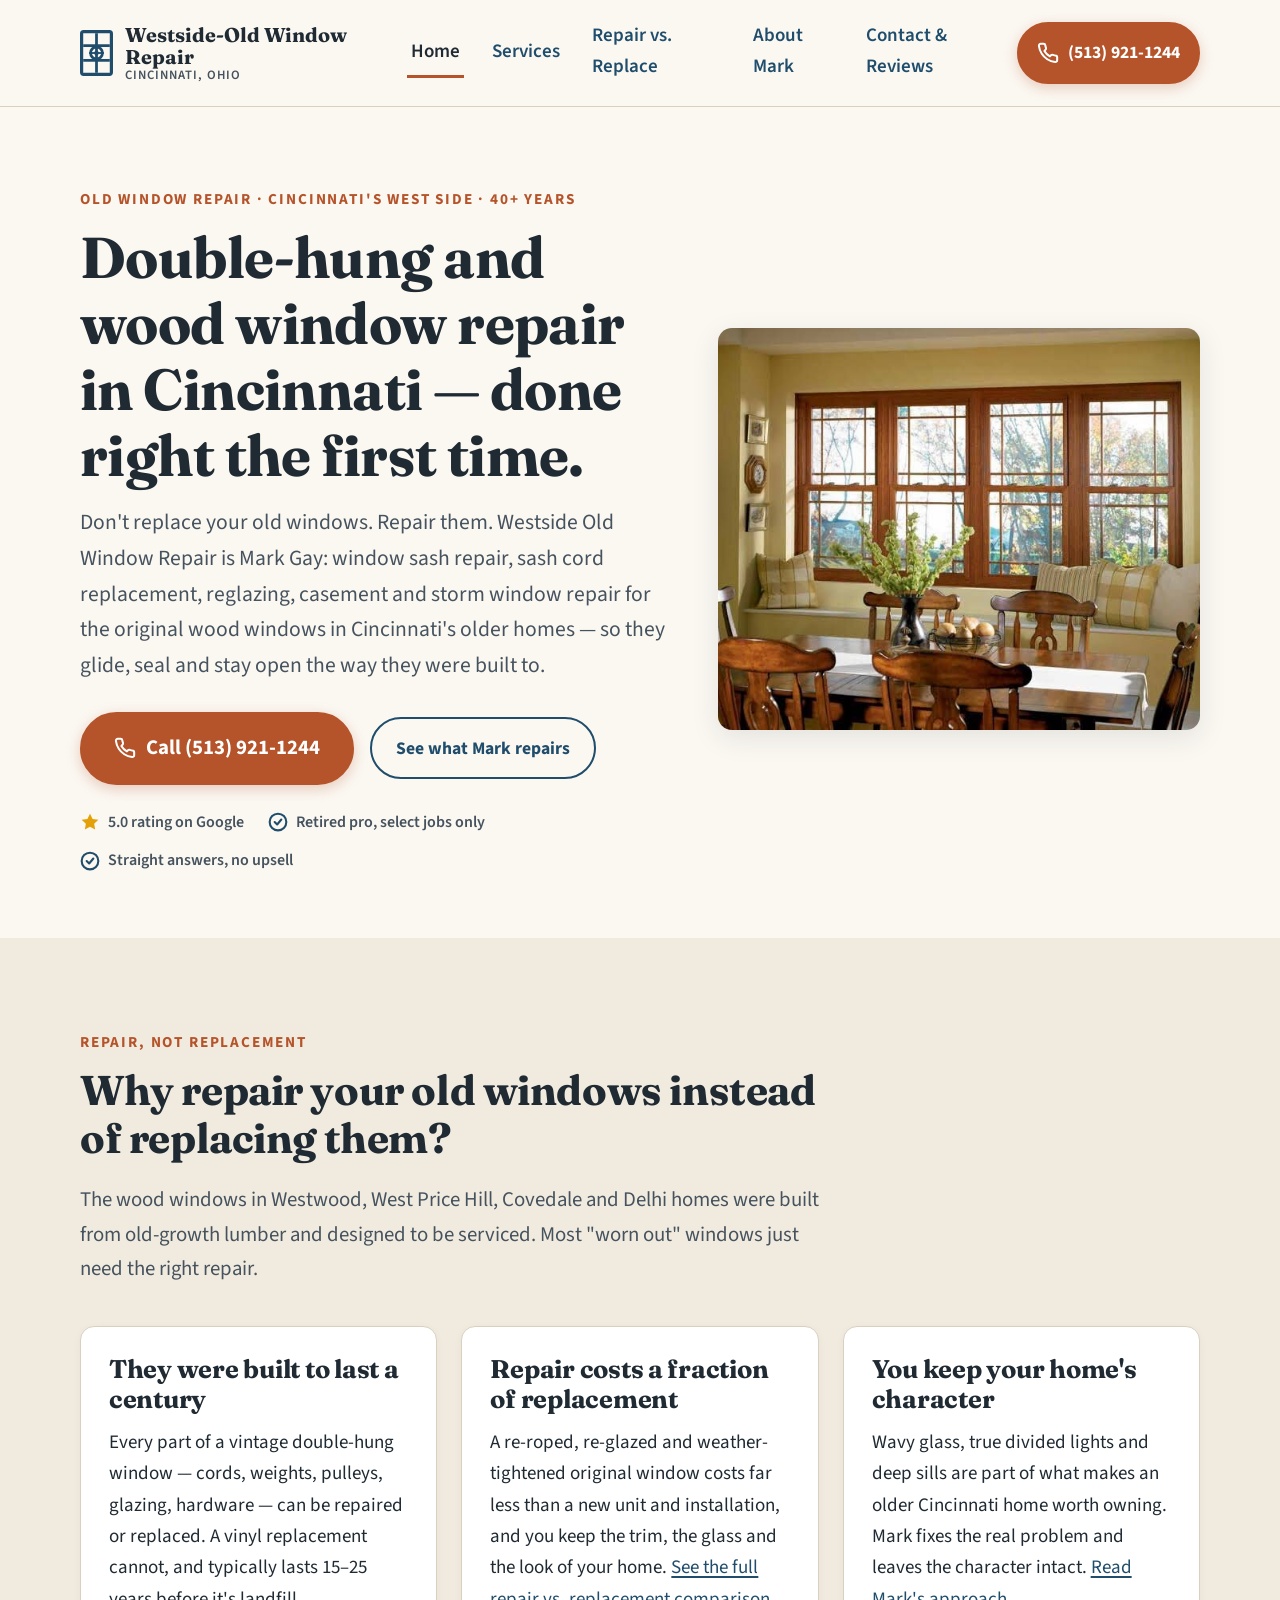
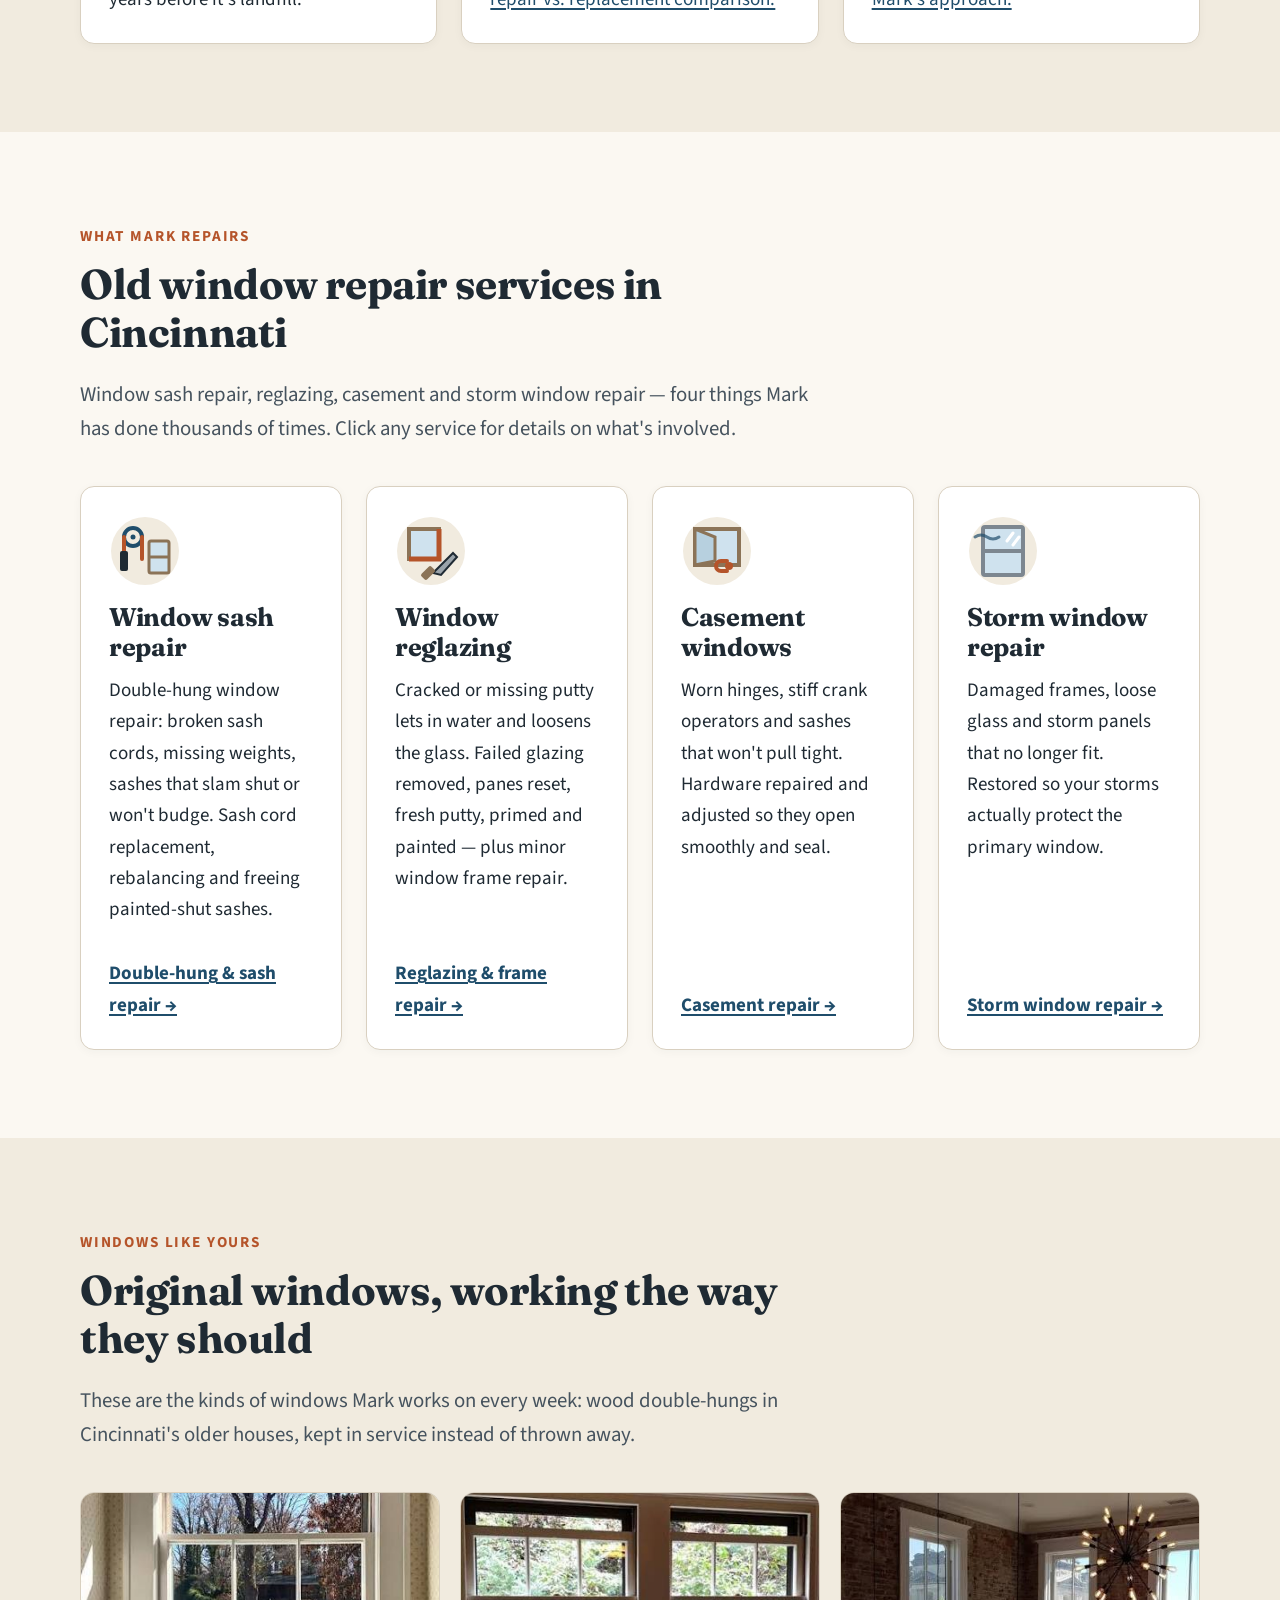
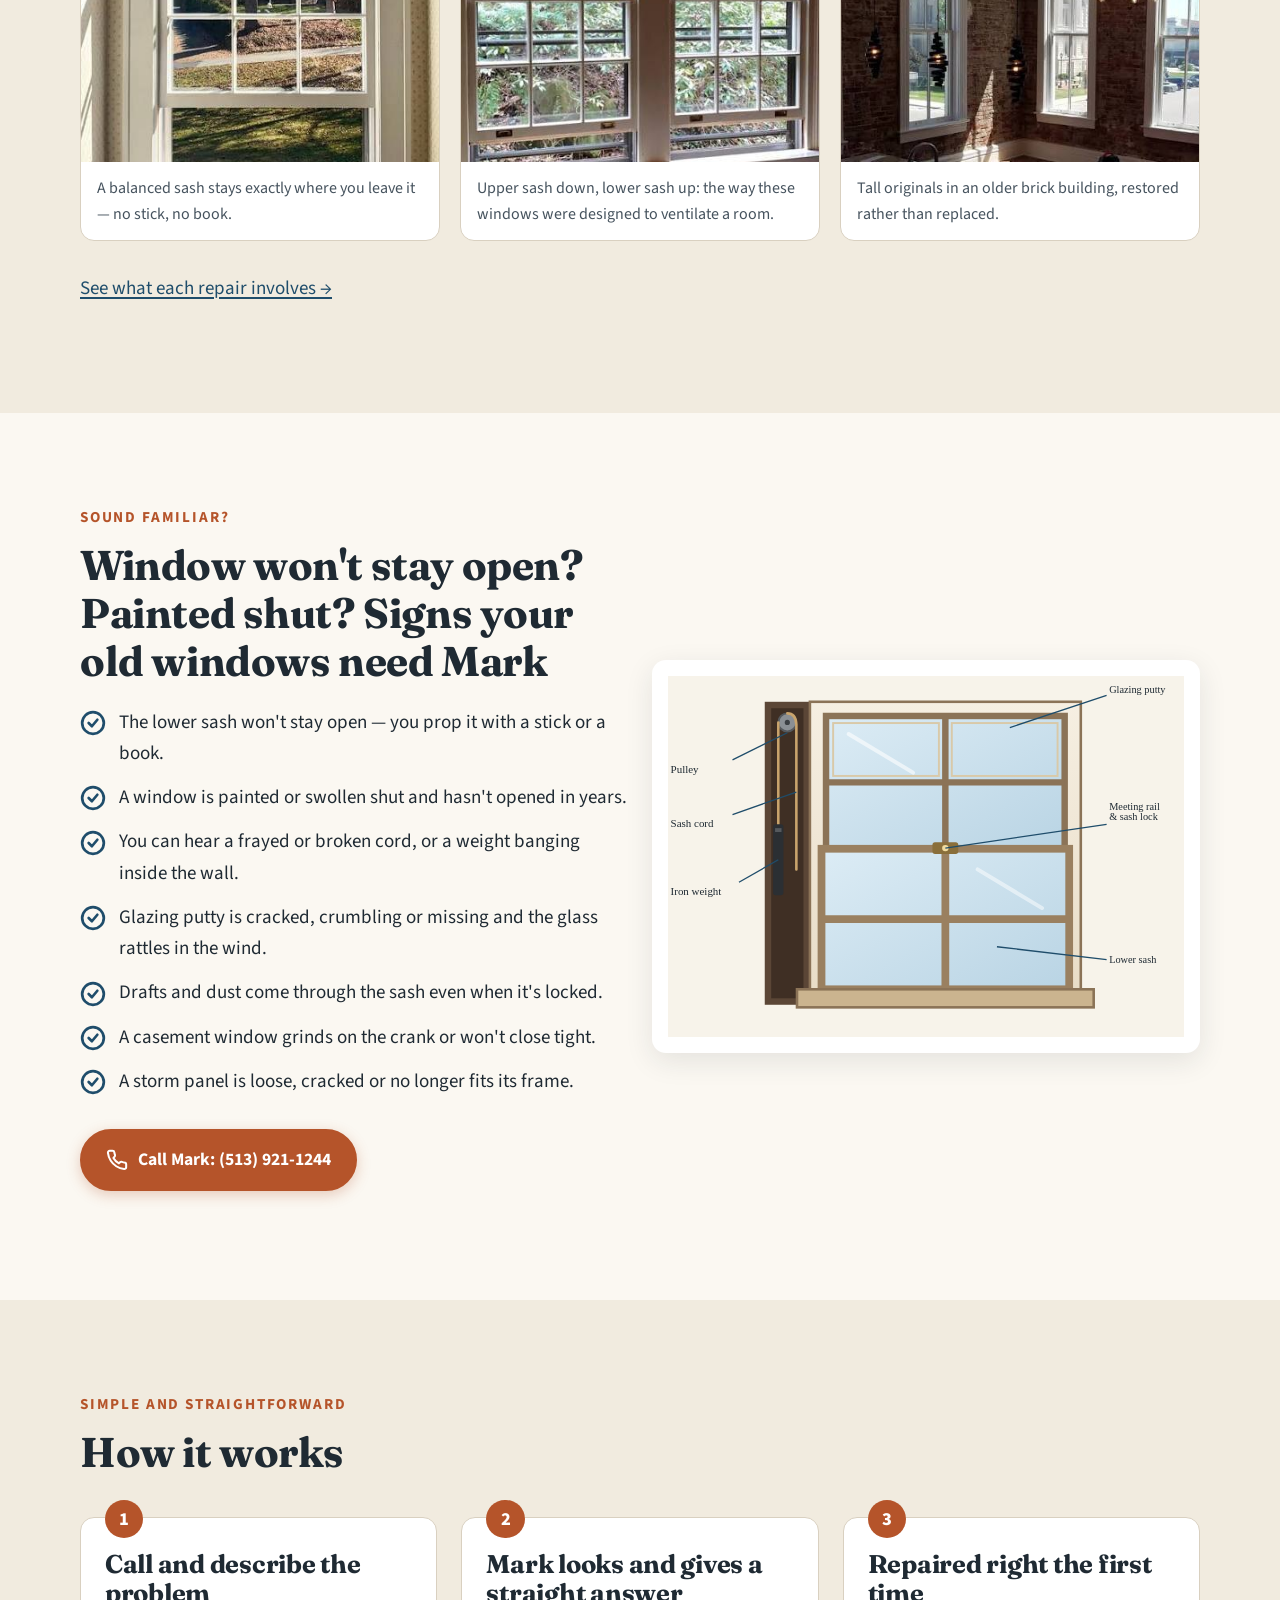
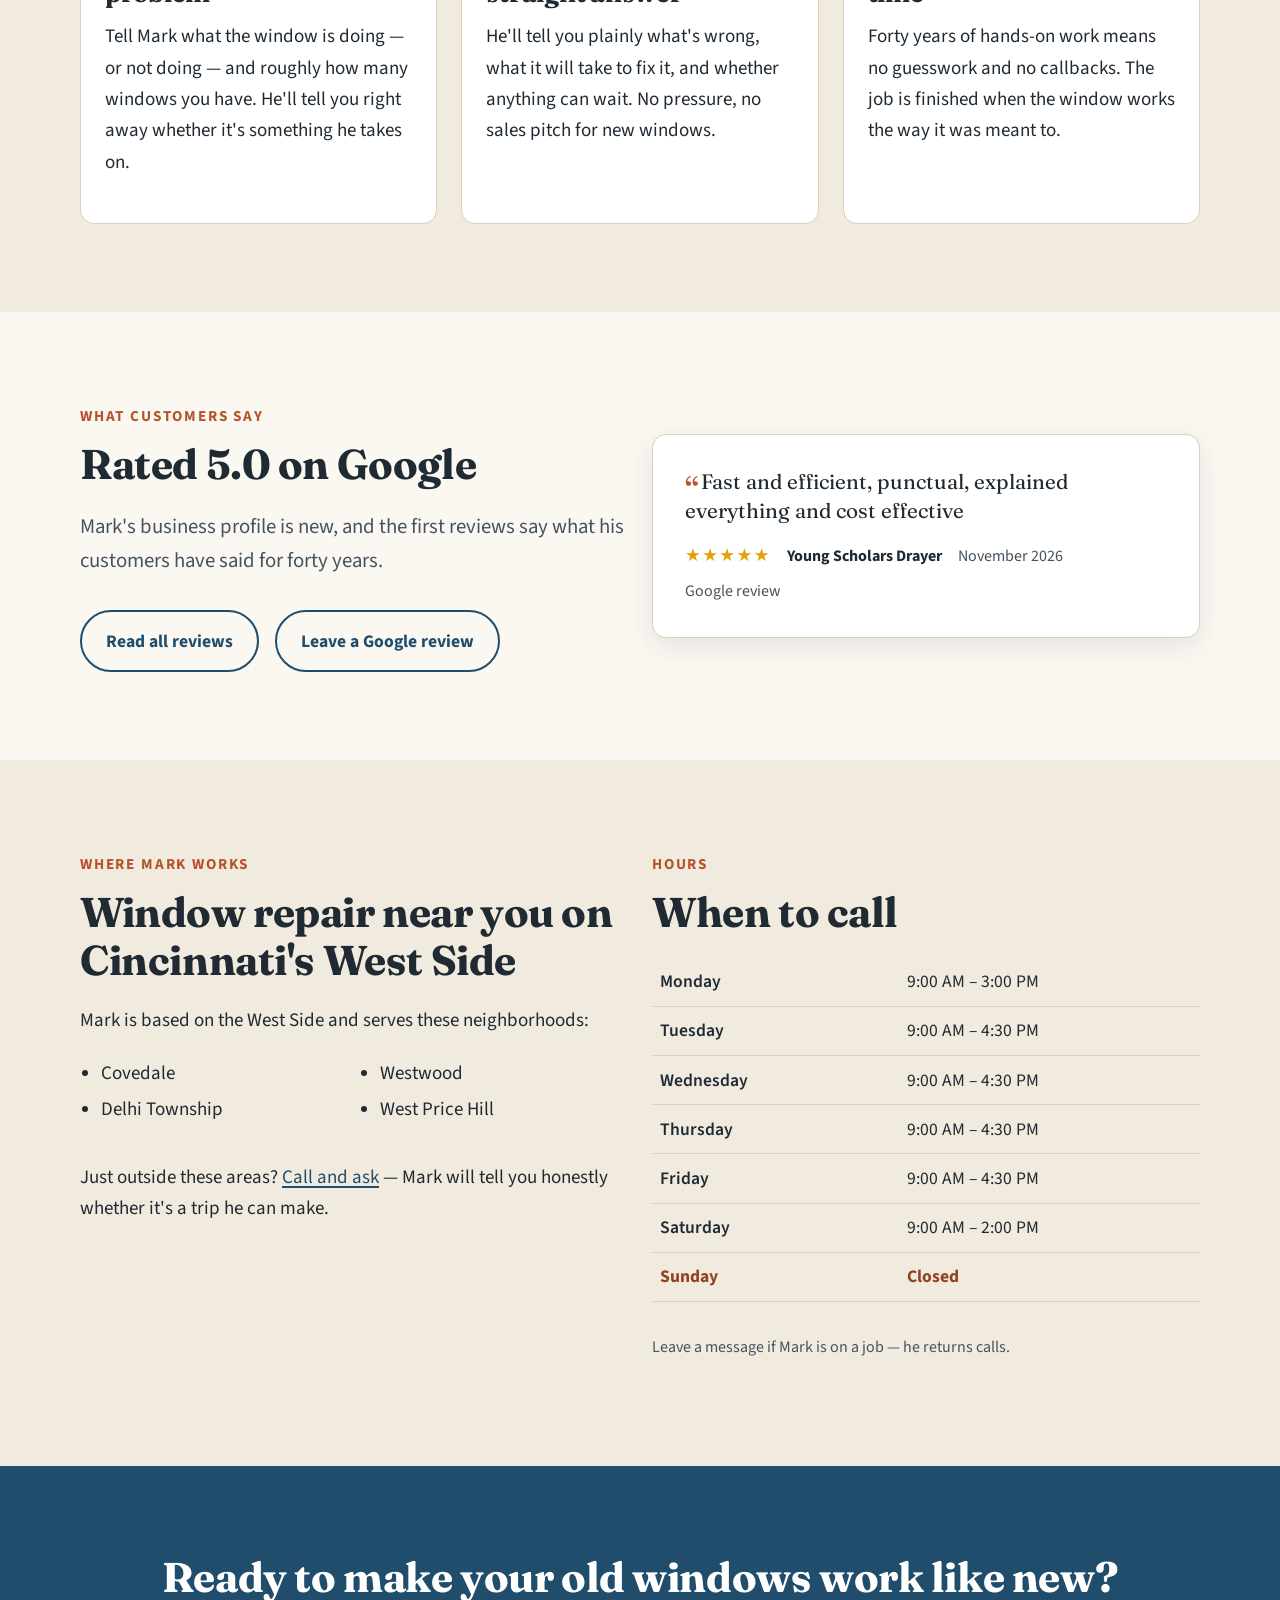
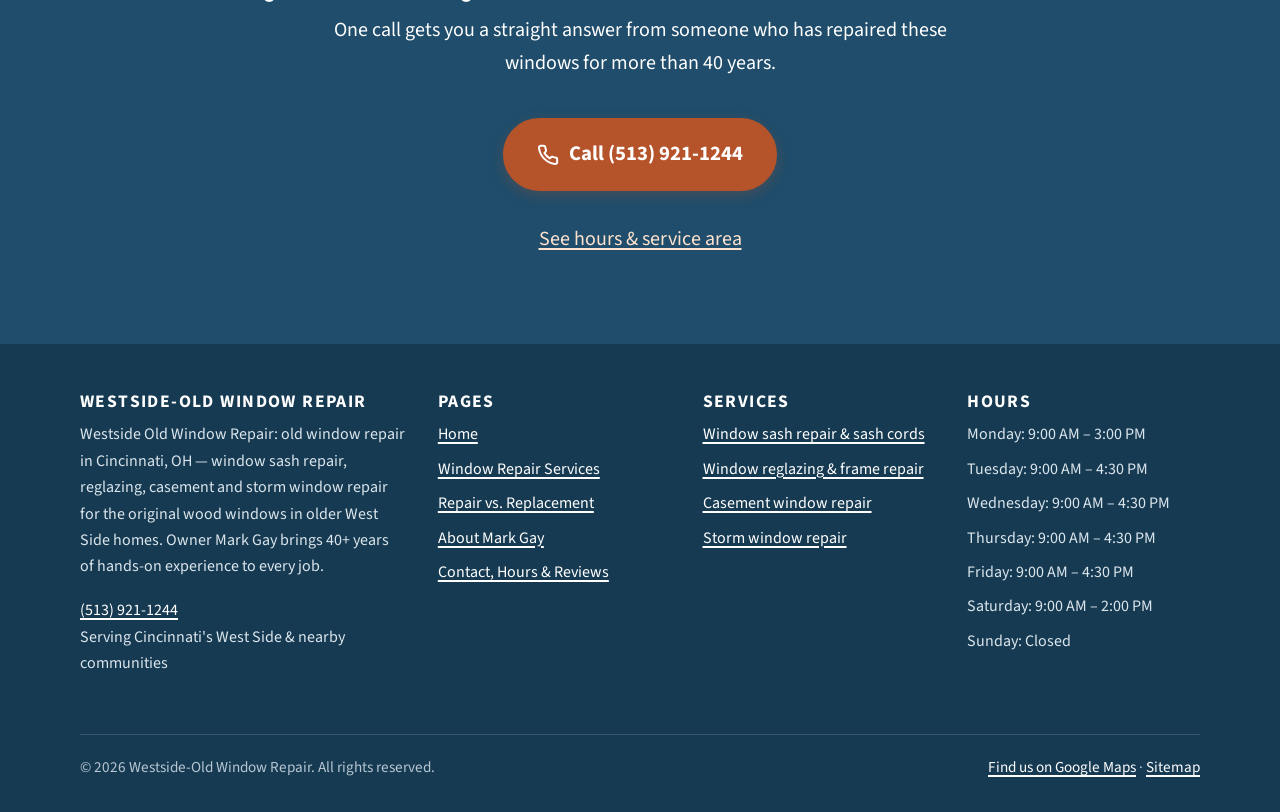
==== commit 823b3d85: "New window-mark favicon (adaptive navy / light blue) and matching header logo; Mark born and raised " ====
--- a/index.html
+++ b/index.html
@@ -32,16 +32,16 @@
 
   <!-- Icons: rose window — navy in light mode, light blue in dark mode (SVG adapts; PNG/ICO are fallbacks) -->
   <link rel="icon" href="/favicon.ico" sizes="32x32">
-  <link rel="icon" href="/favicon.svg?v=ac3f9956b4" type="image/svg+xml">
-  <link rel="apple-touch-icon" href="/images/apple-touch-icon.png?v=ac3f9956b4">
-  <link rel="mask-icon" href="/images/safari-pinned-tab.svg?v=ac3f9956b4" color="#1f4d6b">
+  <link rel="icon" href="/favicon.svg?v=b939d9daf2" type="image/svg+xml">
+  <link rel="apple-touch-icon" href="/images/apple-touch-icon.png?v=b939d9daf2">
+  <link rel="mask-icon" href="/images/safari-pinned-tab.svg?v=b939d9daf2" color="#1f4d6b">
   <link rel="manifest" href="/site.webmanifest">
 
   <!-- Fonts (system fallbacks are set in CSS) -->
   <link rel="preconnect" href="https://fonts.googleapis.com">
   <link rel="preconnect" href="https://fonts.gstatic.com" crossorigin>
   <link rel="stylesheet" href="https://fonts.googleapis.com/css2?family=Fraunces:wght@600;700&family=Source+Sans+3:wght@400;600;700&display=swap">
-  <link rel="stylesheet" href="/css/style.css?v=0f7ea914a0">
+  <link rel="stylesheet" href="/css/style.css?v=f60282db2b">
 
   <script type="application/ld+json">
 {
@@ -220,7 +220,7 @@
   <header class="site-header">
     <div class="container header-inner">
       <a class="brand" href="/" aria-label="Westside-Old Window Repair home">
-        <img src="/images/logo.svg" alt="" width="46" height="46">
+        <img src="/images/logo.svg?v=b939d9daf2" alt="" width="33" height="46">
         <span class="brand-name">Westside-Old Window Repair<small>Cincinnati, Ohio</small></span>
       </a>
       <button class="nav-toggle" aria-expanded="false" aria-controls="site-nav">Menu</button>
--- a/css/style.css
+++ b/css/style.css
@@ -88,7 +88,7 @@
   gap: 1rem; padding: 0.75rem 0;
 }
 .brand { display: flex; align-items: center; gap: 0.75rem; text-decoration: none; color: var(--ink); }
-.brand img { width: 46px; height: 46px; }
+.brand img { width: auto; height: 46px; }
 .brand-name { font-family: var(--font-head); font-weight: 700; font-size: 1.25rem; line-height: 1.1; }
 .brand-name small { display: block; font-family: var(--font-body); font-weight: 600; font-size: 0.8rem; letter-spacing: 0.08em; text-transform: uppercase; color: var(--ink-soft); }
 
@@ -130,7 +130,7 @@
   .header-cta { padding: 0.75rem; border-radius: 50%; }
   .brand-name { font-size: 1.05rem; }
   .brand-name small { display: none; }
-  .brand img { width: 40px; height: 40px; }
+  .brand img { height: 40px; }
 }
 
 /* ---------- Sections ---------- */
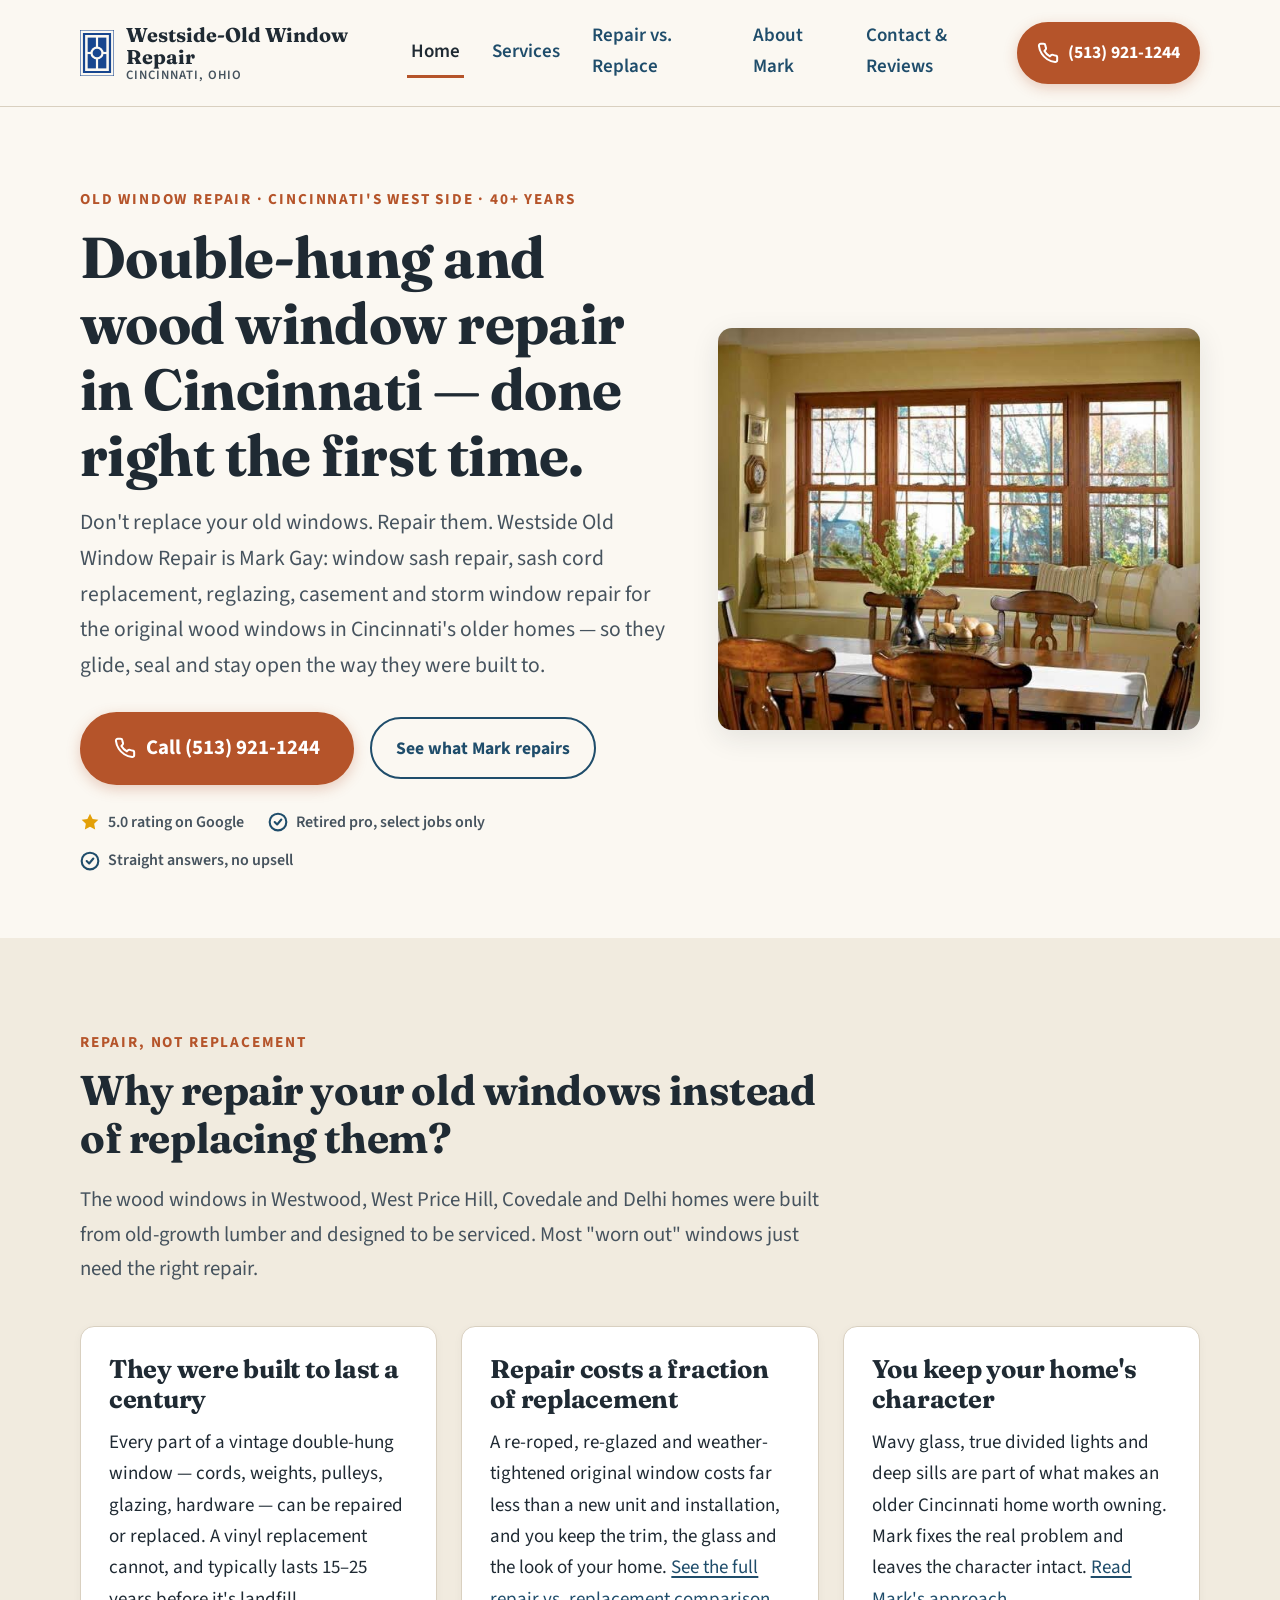
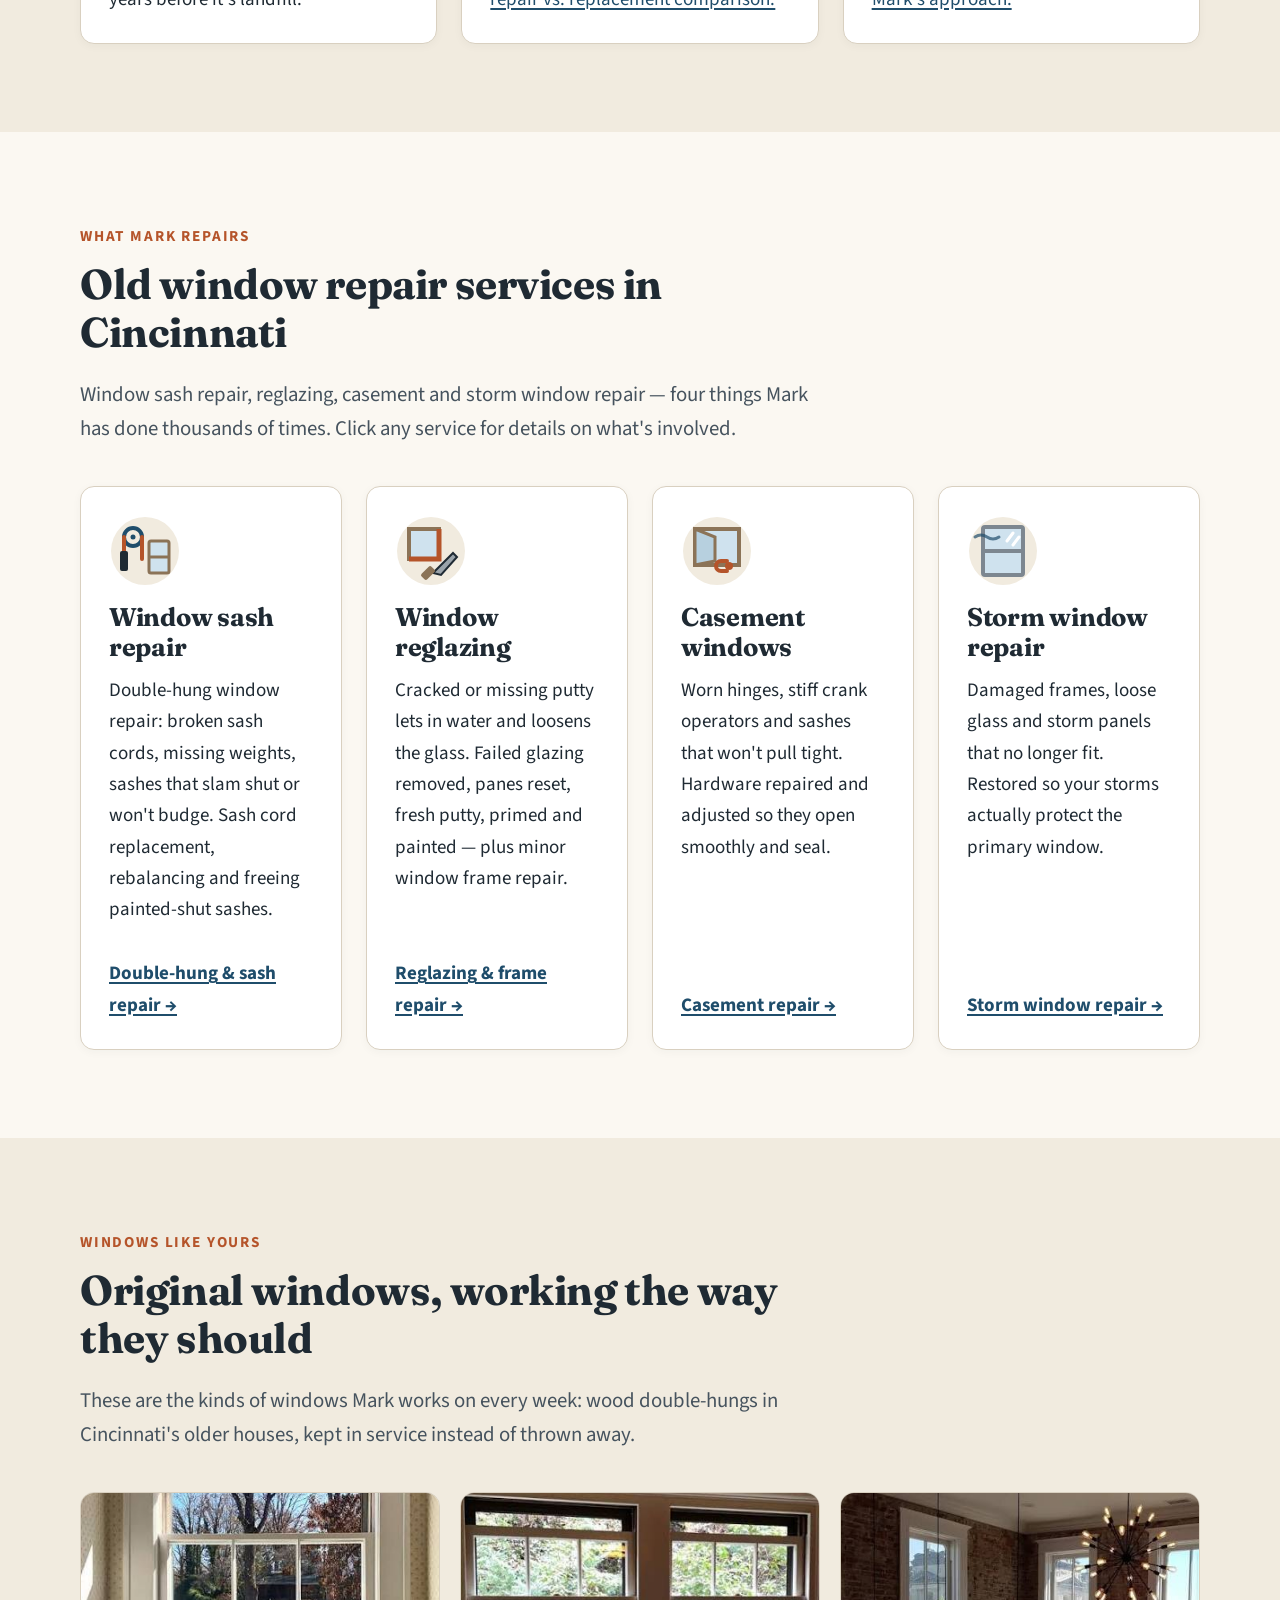
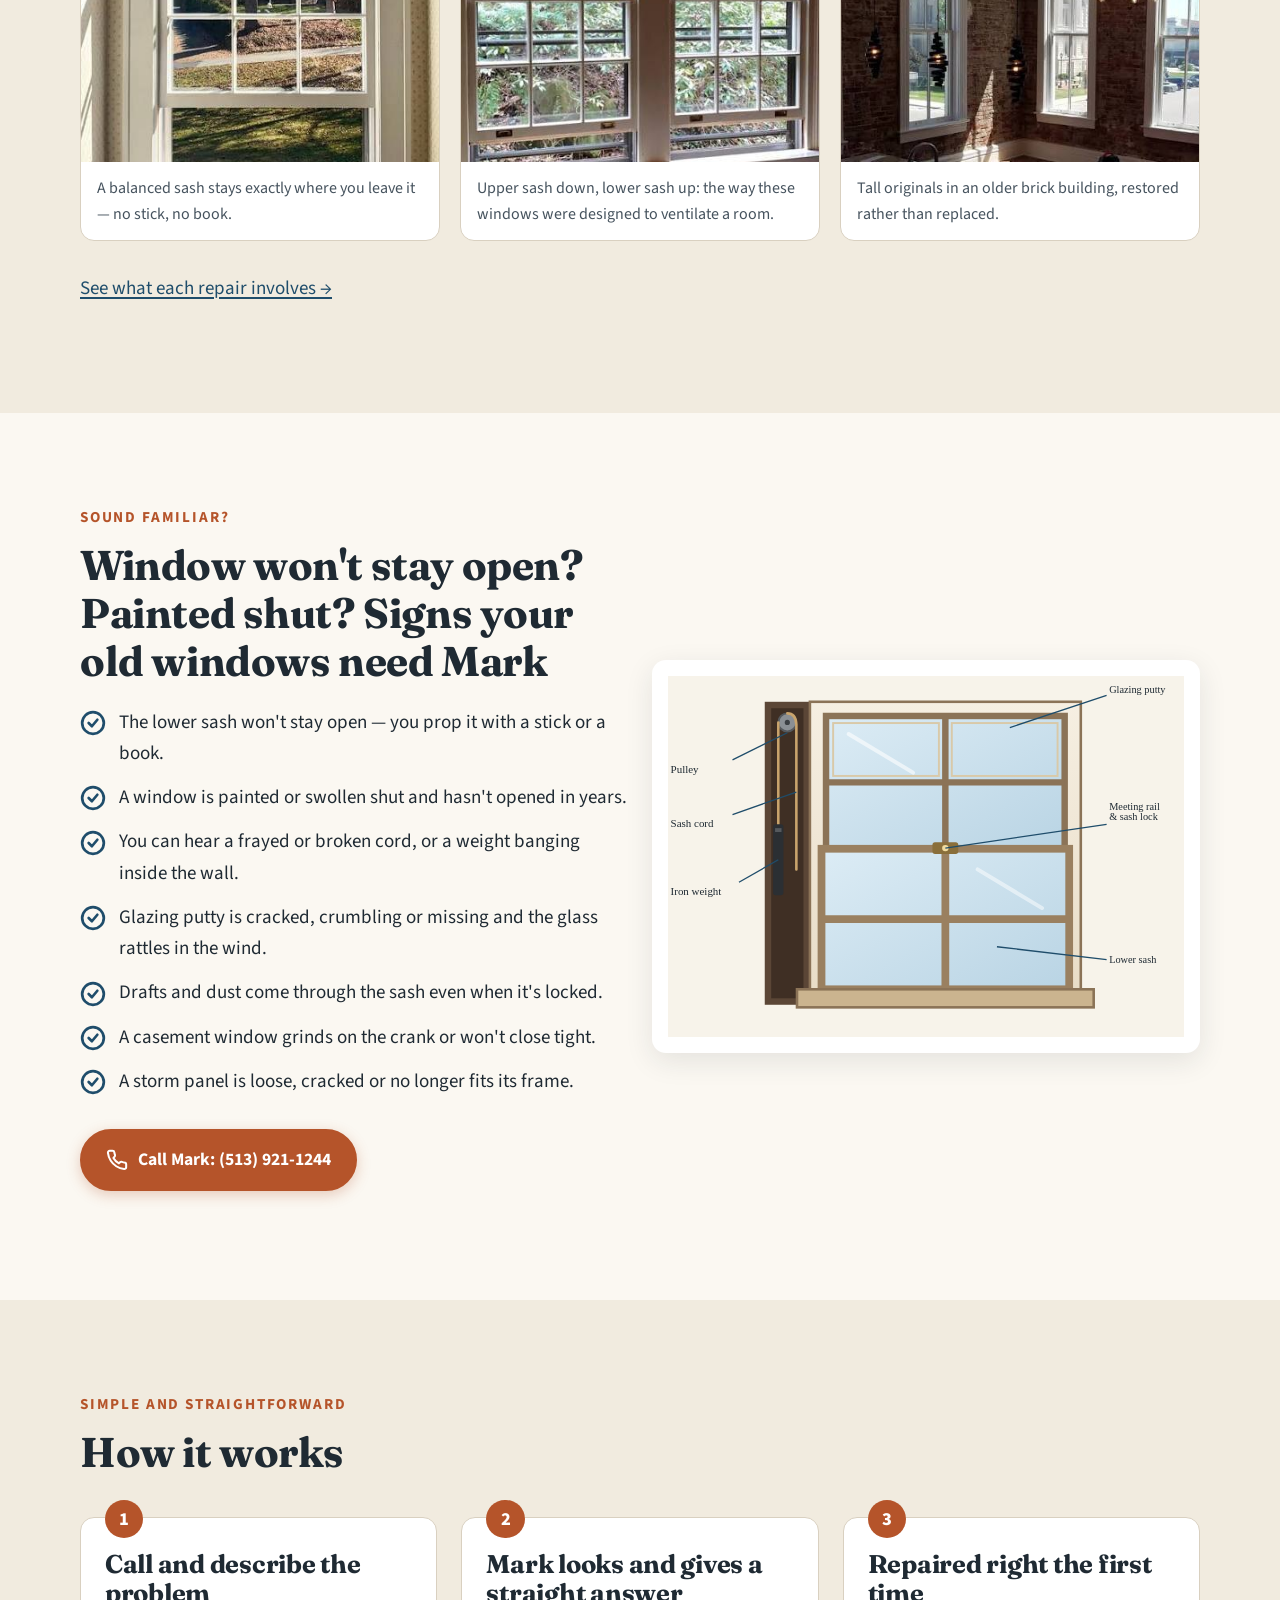
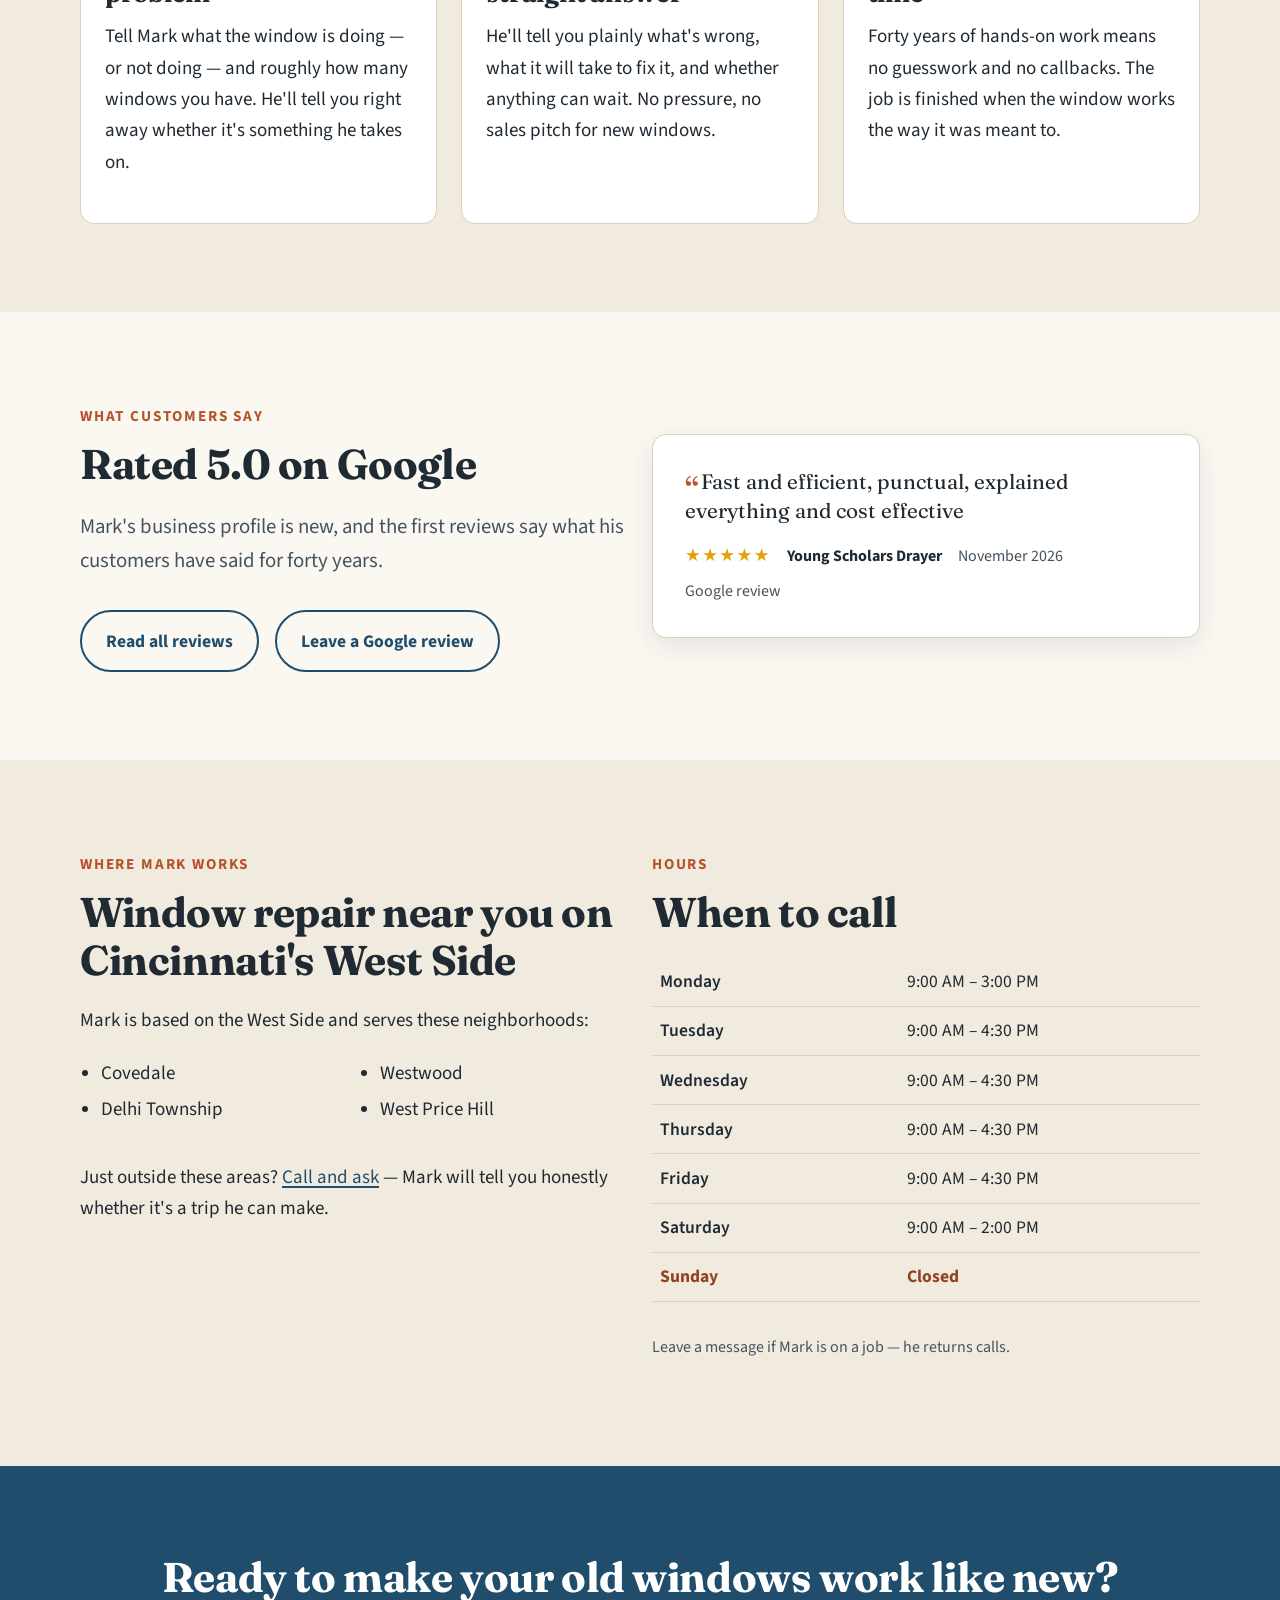
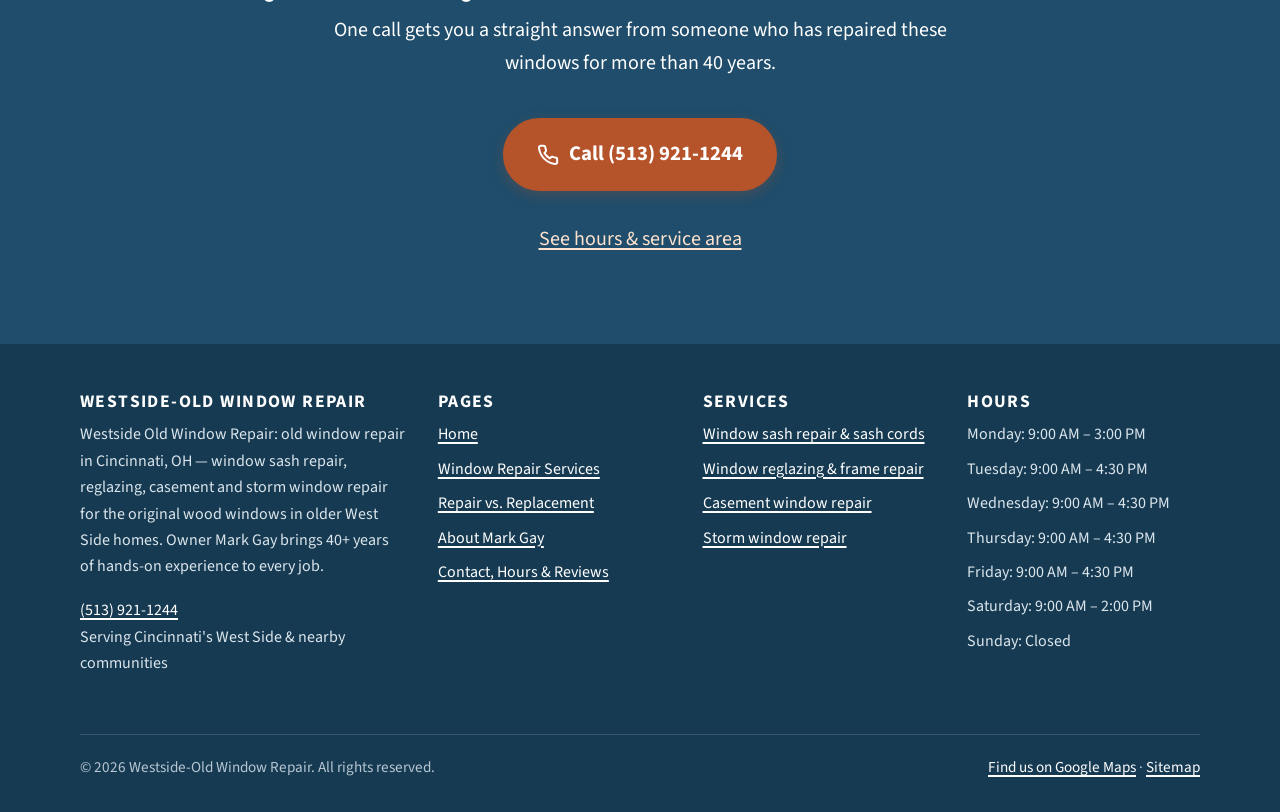
==== commit e7ce9197: "Favicon/logo: exact vectorization of supplied window icon; white in dark mode Co-Authored-By: Claude" ====
--- a/index.html
+++ b/index.html
@@ -32,9 +32,9 @@
 
   <!-- Icons: rose window — navy in light mode, light blue in dark mode (SVG adapts; PNG/ICO are fallbacks) -->
   <link rel="icon" href="/favicon.ico" sizes="32x32">
-  <link rel="icon" href="/favicon.svg?v=b939d9daf2" type="image/svg+xml">
-  <link rel="apple-touch-icon" href="/images/apple-touch-icon.png?v=b939d9daf2">
-  <link rel="mask-icon" href="/images/safari-pinned-tab.svg?v=b939d9daf2" color="#1f4d6b">
+  <link rel="icon" href="/favicon.svg?v=fc4e056281" type="image/svg+xml">
+  <link rel="apple-touch-icon" href="/images/apple-touch-icon.png?v=fc4e056281">
+  <link rel="mask-icon" href="/images/safari-pinned-tab.svg?v=fc4e056281" color="#1f4d6b">
   <link rel="manifest" href="/site.webmanifest">
 
   <!-- Fonts (system fallbacks are set in CSS) -->
@@ -220,7 +220,7 @@
   <header class="site-header">
     <div class="container header-inner">
       <a class="brand" href="/" aria-label="Westside-Old Window Repair home">
-        <img src="/images/logo.svg?v=b939d9daf2" alt="" width="33" height="46">
+        <img src="/images/logo.svg?v=fc4e056281" alt="" width="33" height="46">
         <span class="brand-name">Westside-Old Window Repair<small>Cincinnati, Ohio</small></span>
       </a>
       <button class="nav-toggle" aria-expanded="false" aria-controls="site-nav">Menu</button>
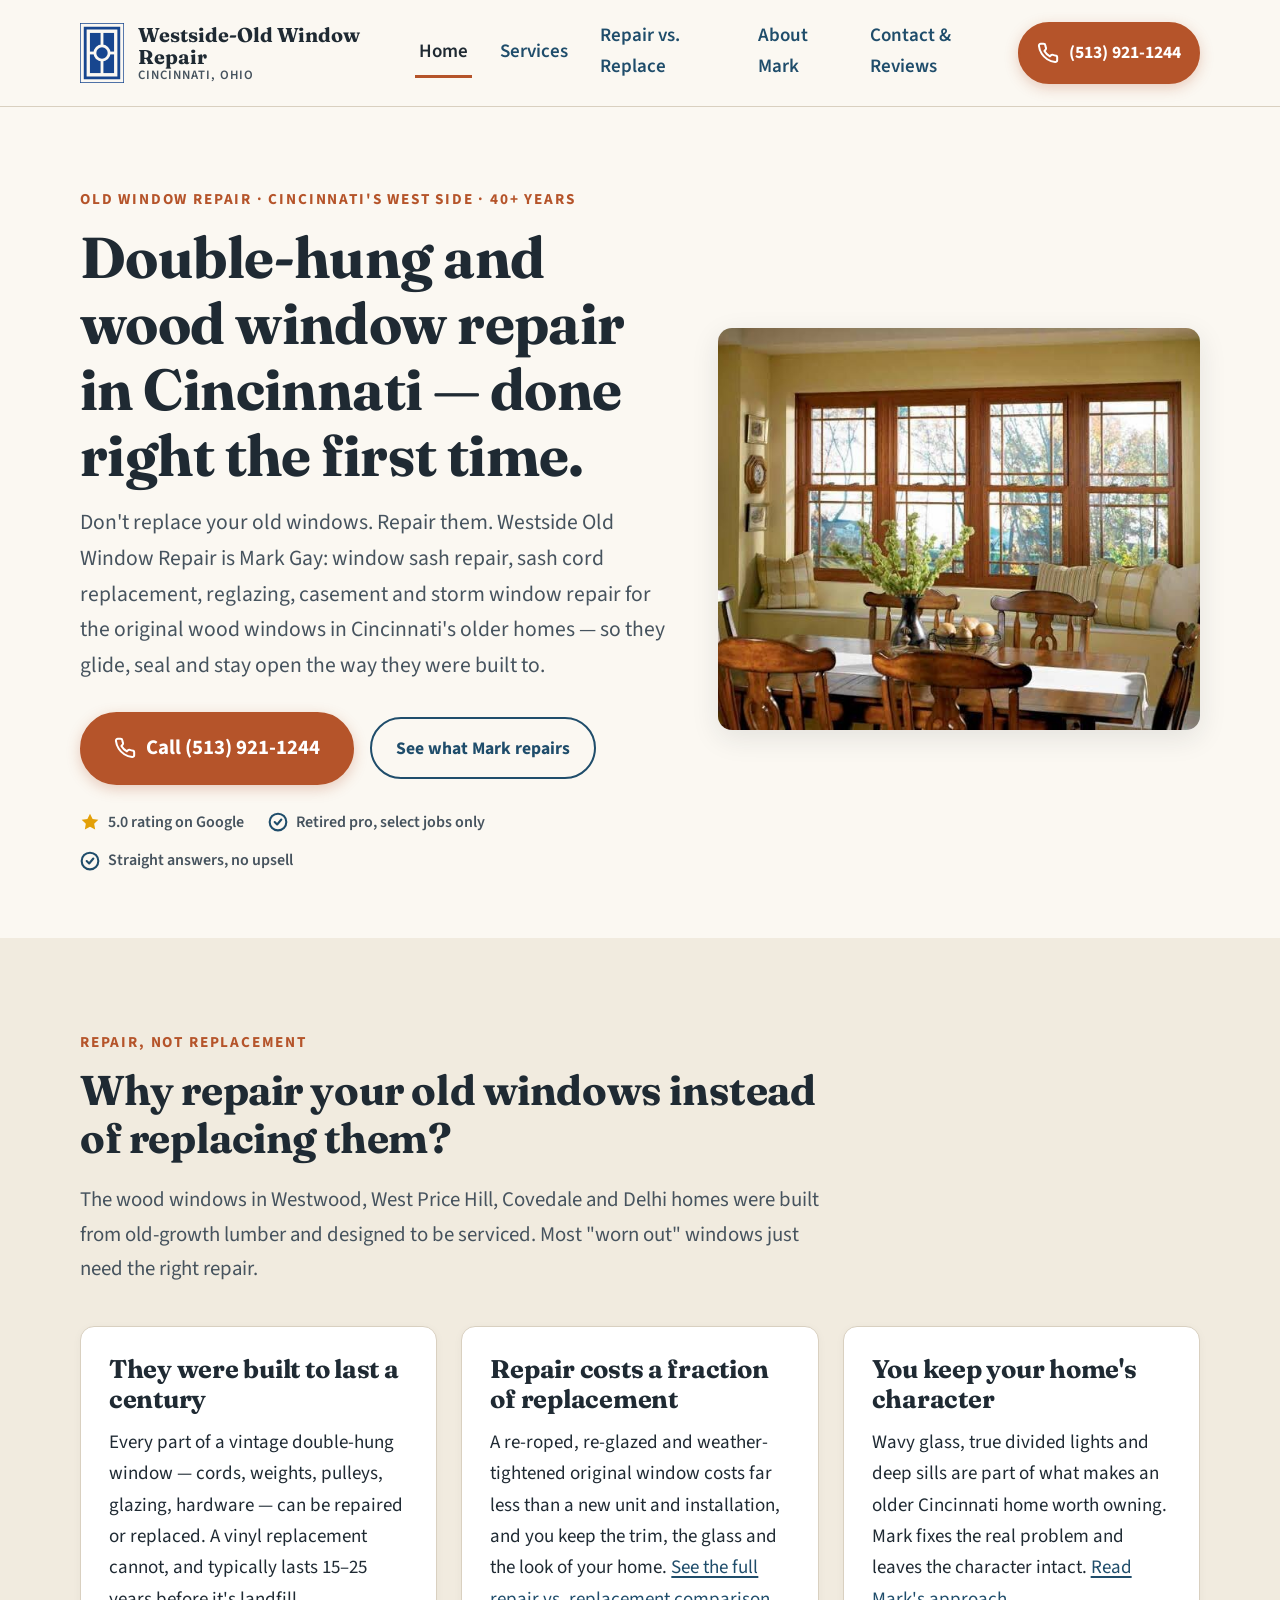
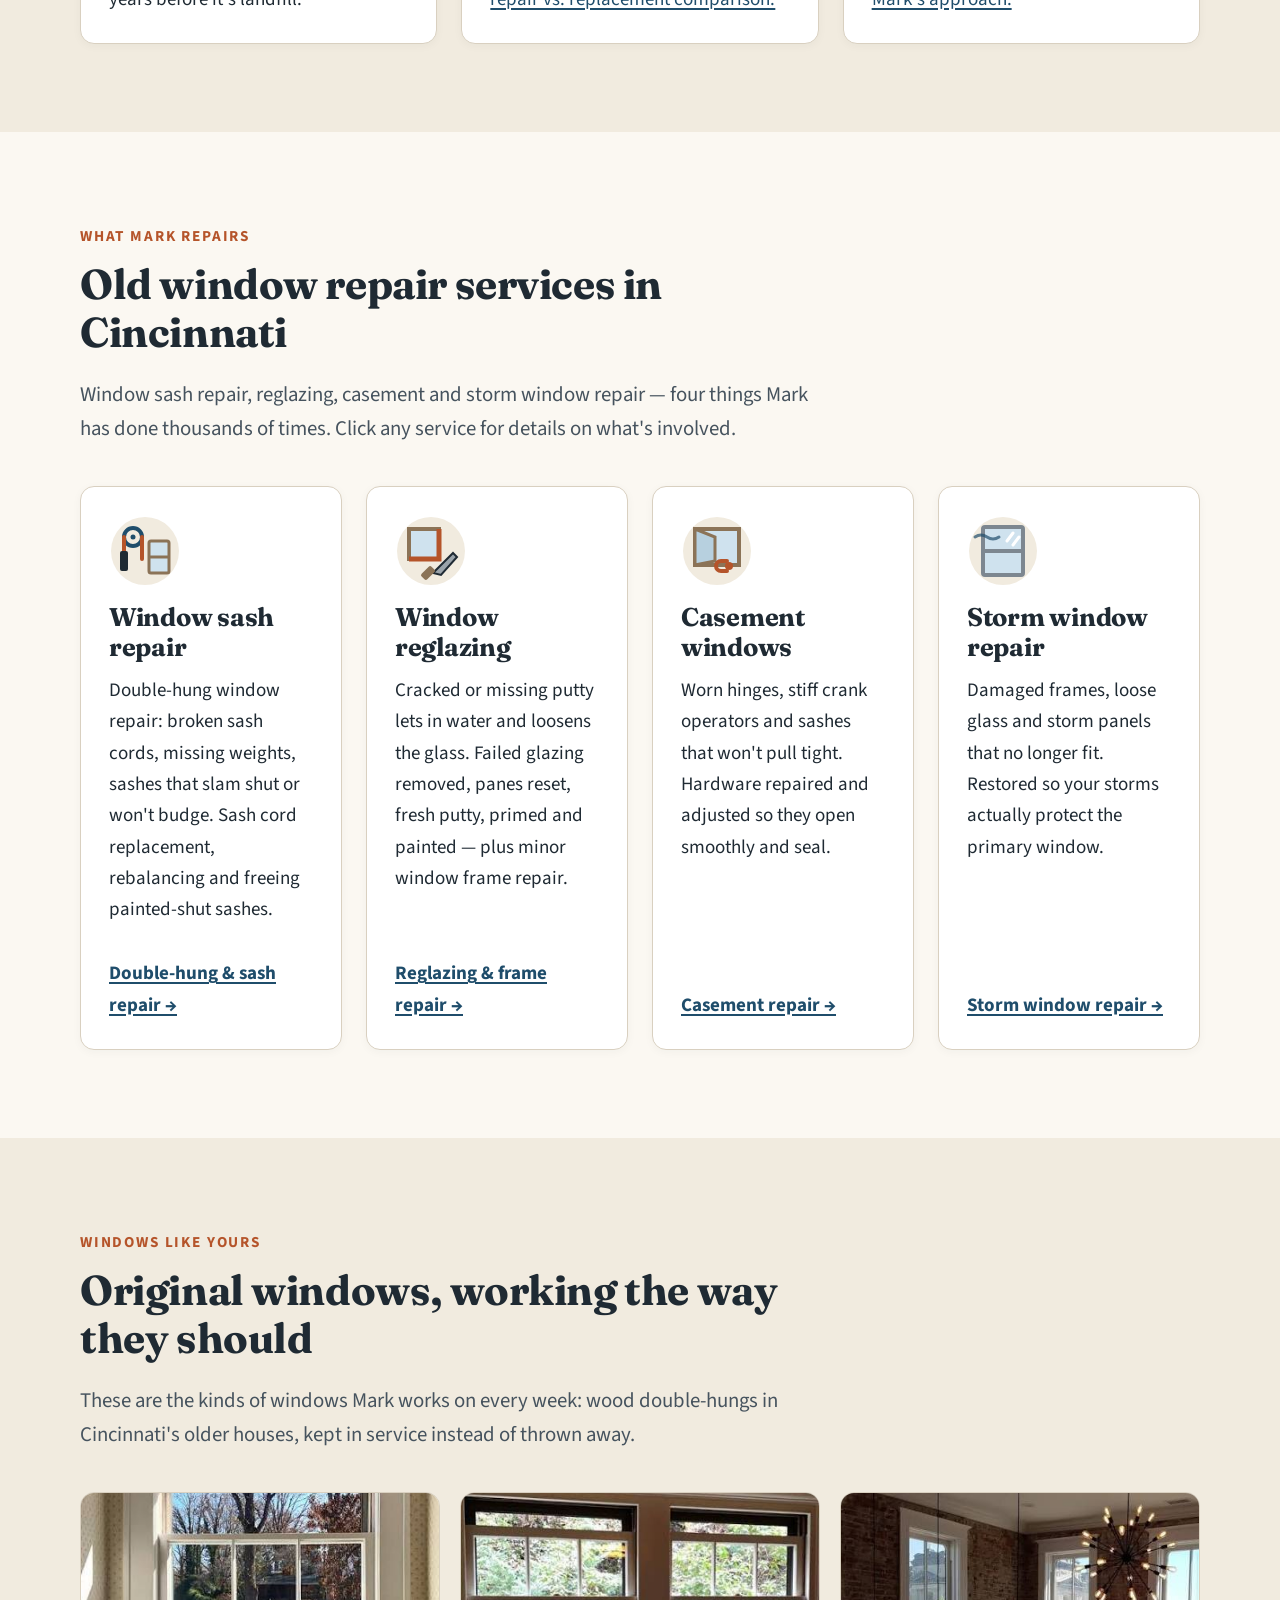
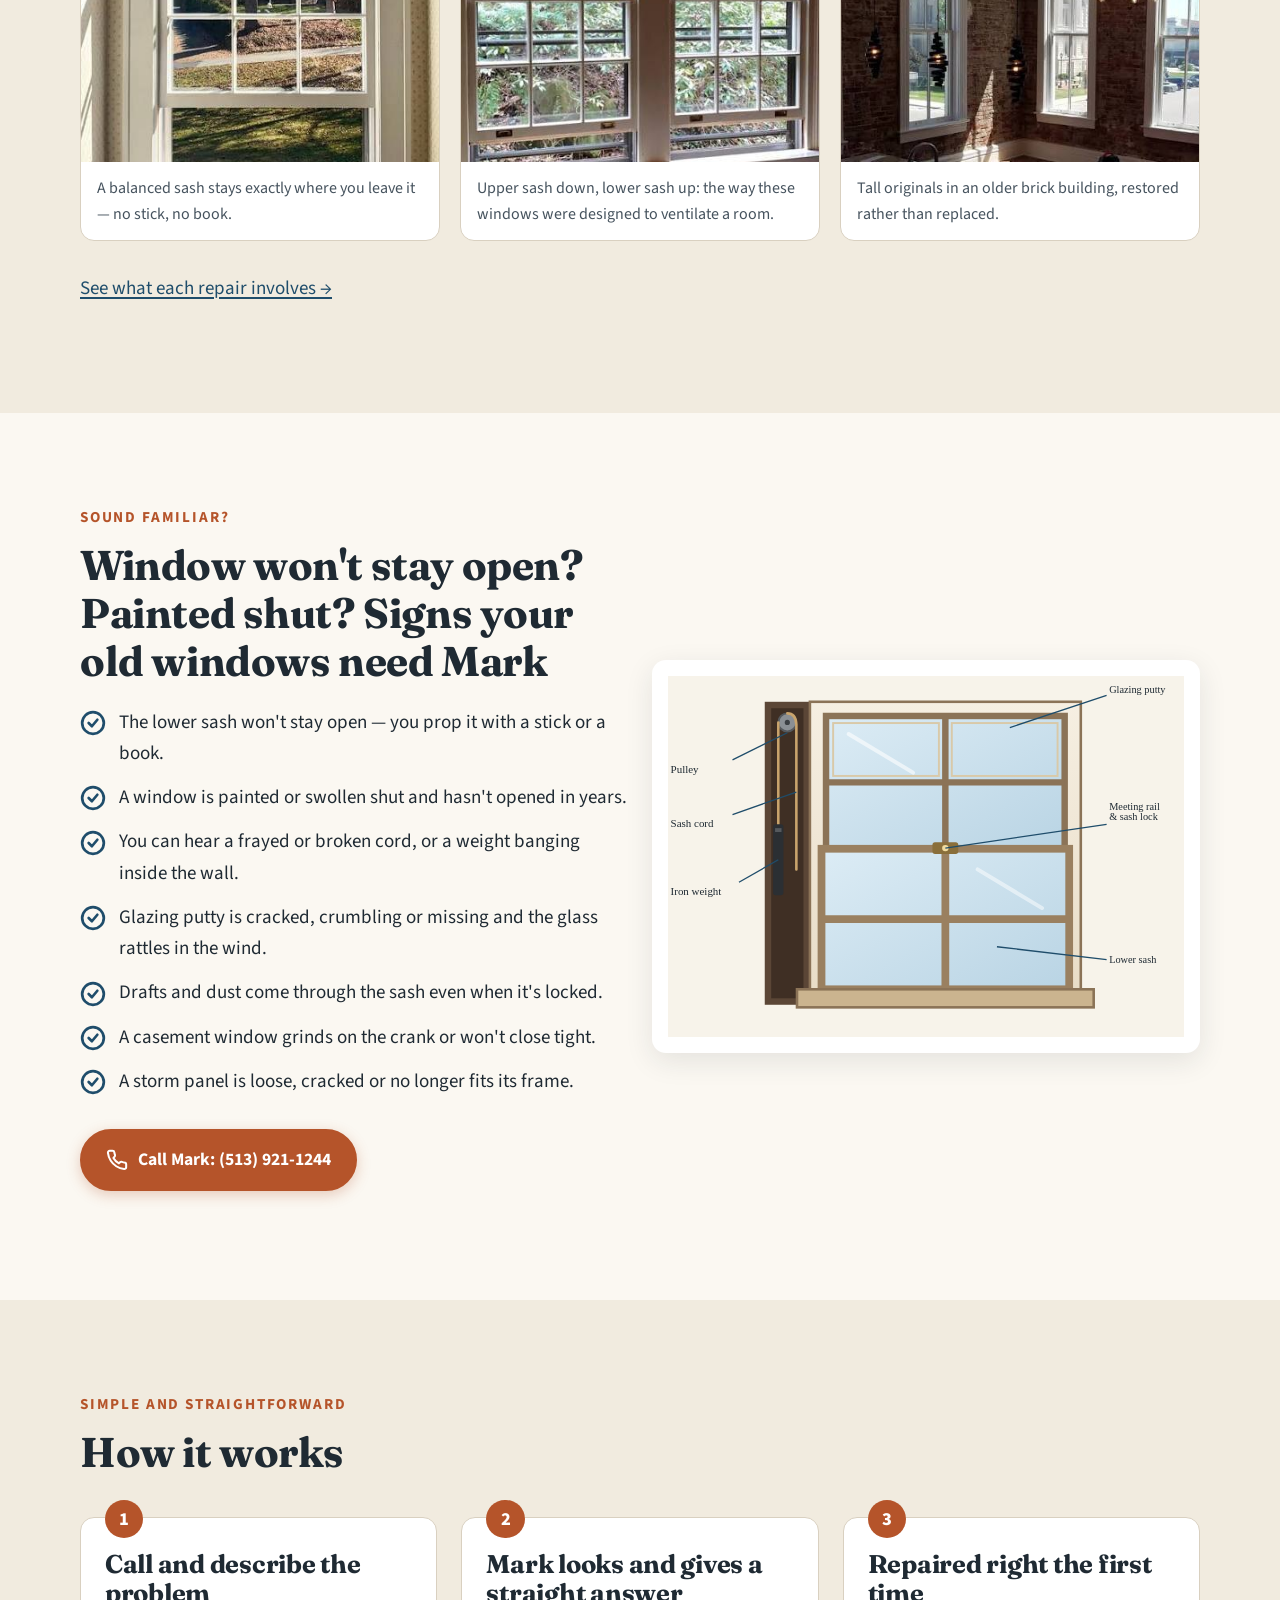
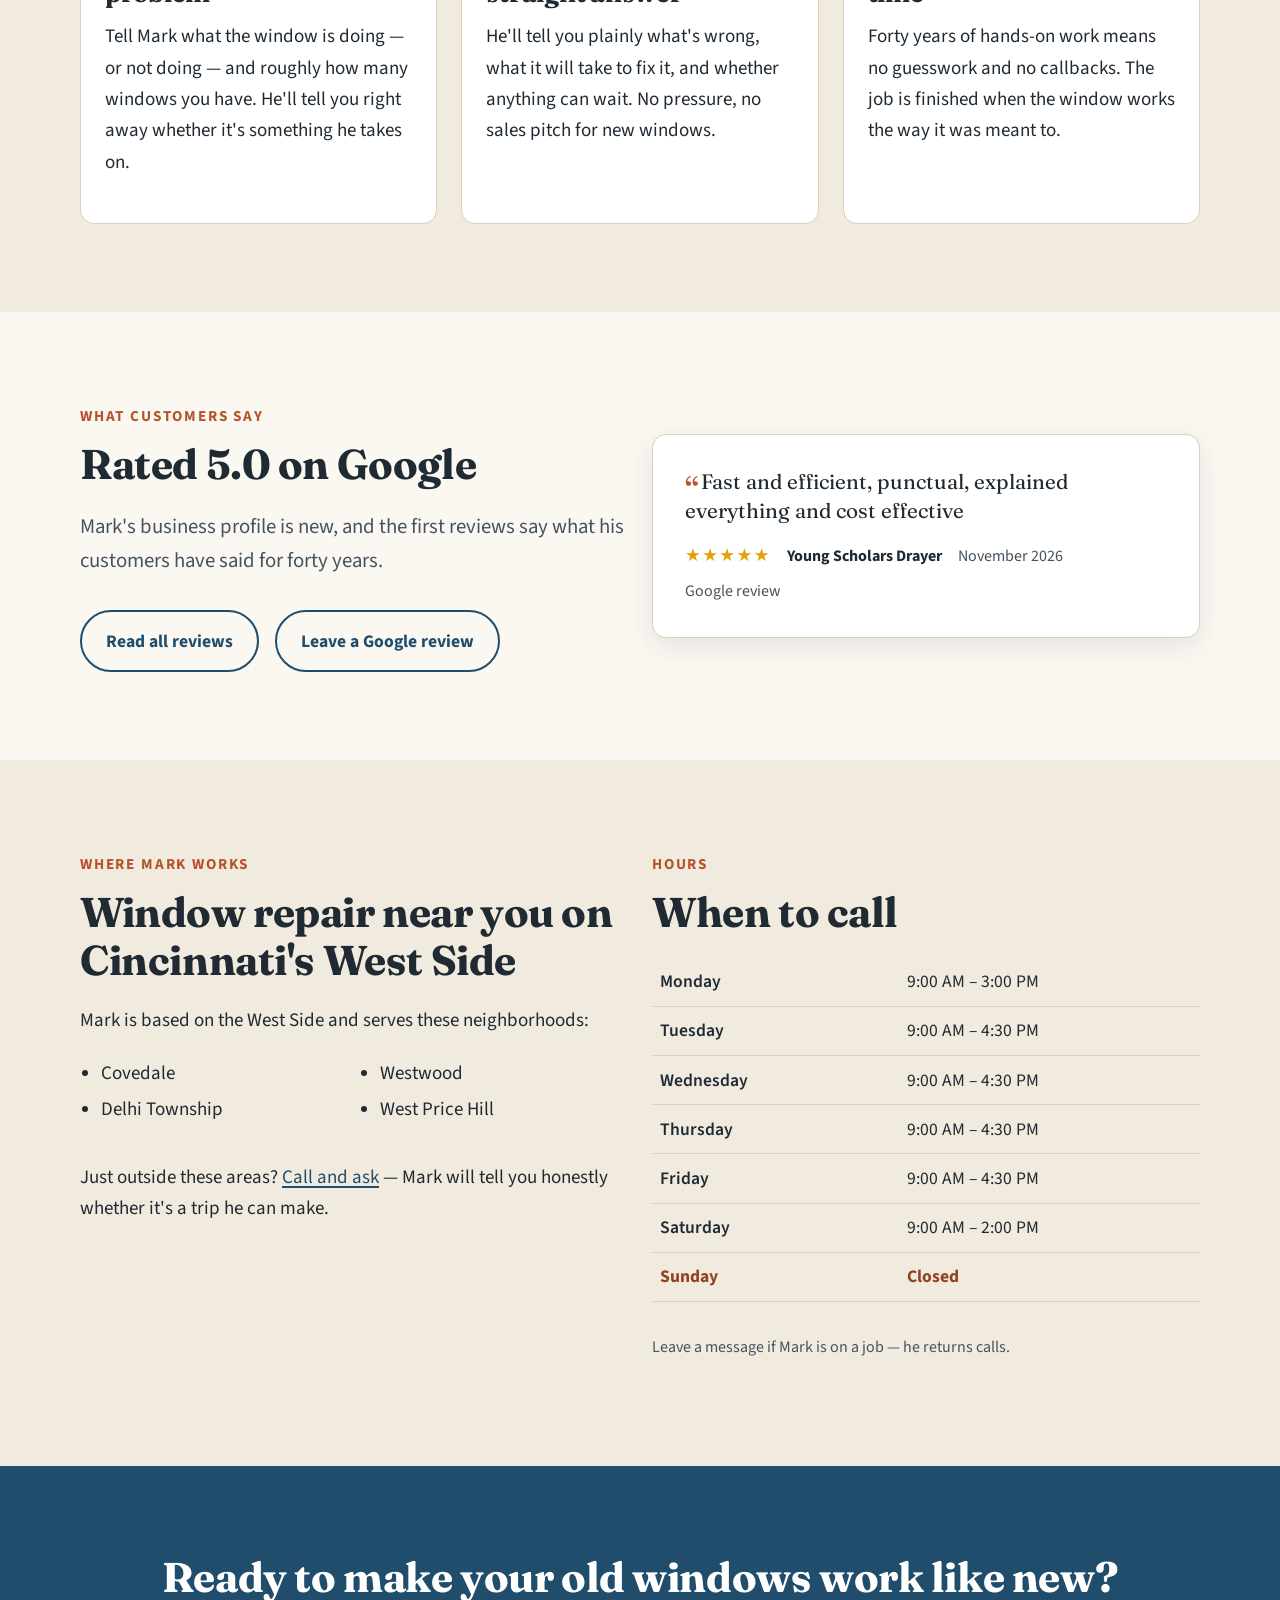
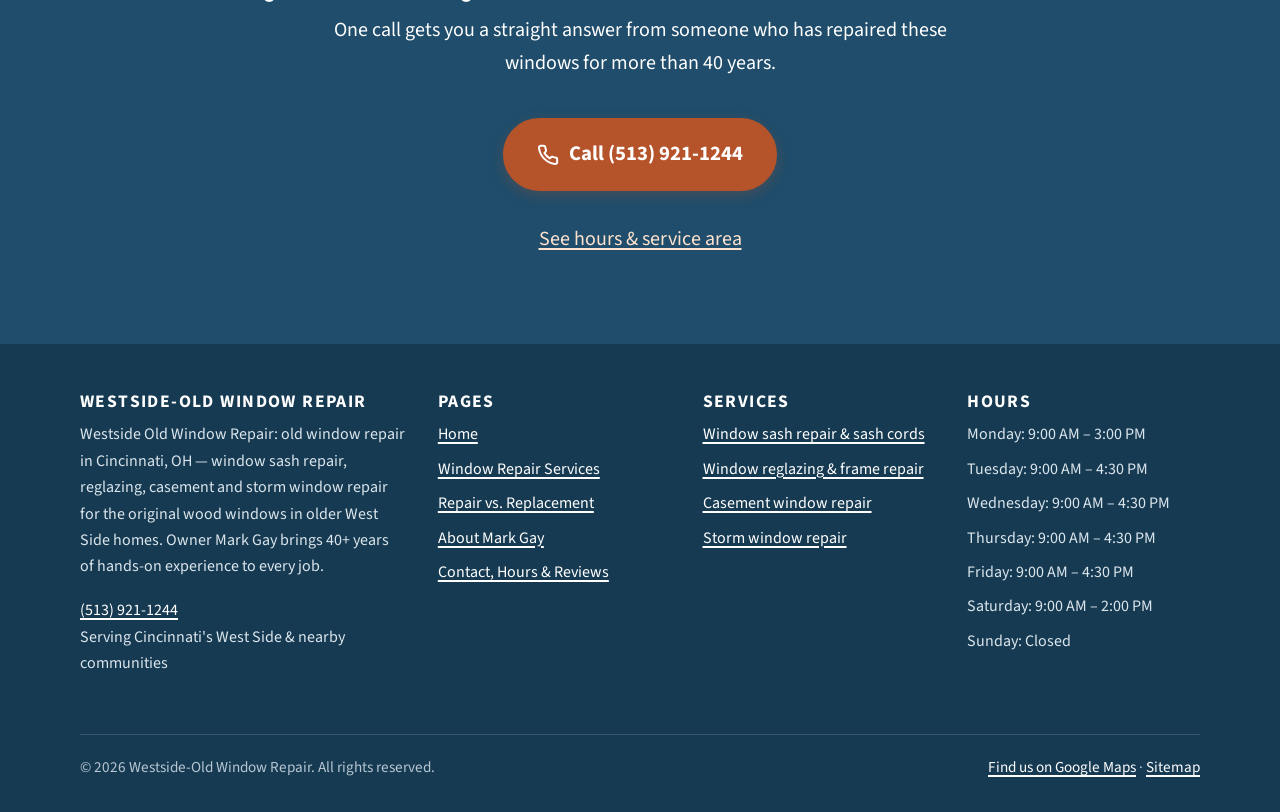
==== commit b62b6e26: "Header logo 30% larger and vertically centered on the wordmark Co-Authored-By: Claude Fable 5.1 <nor" ====
--- a/index.html
+++ b/index.html
@@ -31,17 +31,19 @@
   <meta name="twitter:image" content="https://www.cincy123.com/images/og-image.png">
 
   <!-- Icons: rose window — navy in light mode, light blue in dark mode (SVG adapts; PNG/ICO are fallbacks) -->
-  <link rel="icon" href="/favicon.ico" sizes="32x32">
-  <link rel="icon" href="/favicon.svg?v=fc4e056281" type="image/svg+xml">
-  <link rel="apple-touch-icon" href="/images/apple-touch-icon.png?v=fc4e056281">
-  <link rel="mask-icon" href="/images/safari-pinned-tab.svg?v=fc4e056281" color="#1f4d6b">
+  <link rel="icon" href="/favicon.ico?v=9a49fe15a8" sizes="32x32">
+  <link rel="icon" href="/images/favicon-32.png?v=9a49fe15a8" type="image/png" sizes="32x32" media="(prefers-color-scheme: light)">
+  <link rel="icon" href="/images/favicon-dark-32.png?v=9a49fe15a8" type="image/png" sizes="32x32" media="(prefers-color-scheme: dark)">
+  <link rel="icon" href="/favicon.svg?v=9a49fe15a8" type="image/svg+xml">
+  <link rel="apple-touch-icon" href="/images/apple-touch-icon.png?v=9a49fe15a8">
+  <link rel="mask-icon" href="/images/safari-pinned-tab.svg?v=9a49fe15a8" color="#1f4d6b">
   <link rel="manifest" href="/site.webmanifest">
 
   <!-- Fonts (system fallbacks are set in CSS) -->
   <link rel="preconnect" href="https://fonts.googleapis.com">
   <link rel="preconnect" href="https://fonts.gstatic.com" crossorigin>
   <link rel="stylesheet" href="https://fonts.googleapis.com/css2?family=Fraunces:wght@600;700&family=Source+Sans+3:wght@400;600;700&display=swap">
-  <link rel="stylesheet" href="/css/style.css?v=f60282db2b">
+  <link rel="stylesheet" href="/css/style.css?v=26a5f575e9">
 
   <script type="application/ld+json">
 {
@@ -220,7 +222,7 @@
   <header class="site-header">
     <div class="container header-inner">
       <a class="brand" href="/" aria-label="Westside-Old Window Repair home">
-        <img src="/images/logo.svg?v=fc4e056281" alt="" width="33" height="46">
+        <img src="/images/logo.svg?v=9a49fe15a8" alt="" width="44" height="60">
         <span class="brand-name">Westside-Old Window Repair<small>Cincinnati, Ohio</small></span>
       </a>
       <button class="nav-toggle" aria-expanded="false" aria-controls="site-nav">Menu</button>
--- a/css/style.css
+++ b/css/style.css
@@ -87,9 +87,9 @@
   display: flex; align-items: center; justify-content: space-between;
   gap: 1rem; padding: 0.75rem 0;
 }
-.brand { display: flex; align-items: center; gap: 0.75rem; text-decoration: none; color: var(--ink); }
-.brand img { width: auto; height: 46px; }
-.brand-name { font-family: var(--font-head); font-weight: 700; font-size: 1.25rem; line-height: 1.1; }
+.brand { display: flex; align-items: center; gap: 0.85rem; text-decoration: none; color: var(--ink); }
+.brand img { width: auto; height: 60px; flex: none; align-self: center; }
+.brand-name { font-family: var(--font-head); font-weight: 700; font-size: 1.25rem; line-height: 1.1; display: flex; flex-direction: column; justify-content: center; }
 .brand-name small { display: block; font-family: var(--font-body); font-weight: 600; font-size: 0.8rem; letter-spacing: 0.08em; text-transform: uppercase; color: var(--ink-soft); }
 
 .nav { display: flex; align-items: center; gap: 0.25rem 1.5rem; }
@@ -130,7 +130,7 @@
   .header-cta { padding: 0.75rem; border-radius: 50%; }
   .brand-name { font-size: 1.05rem; }
   .brand-name small { display: none; }
-  .brand img { height: 40px; }
+  .brand img { height: 52px; }
 }
 
 /* ---------- Sections ---------- */
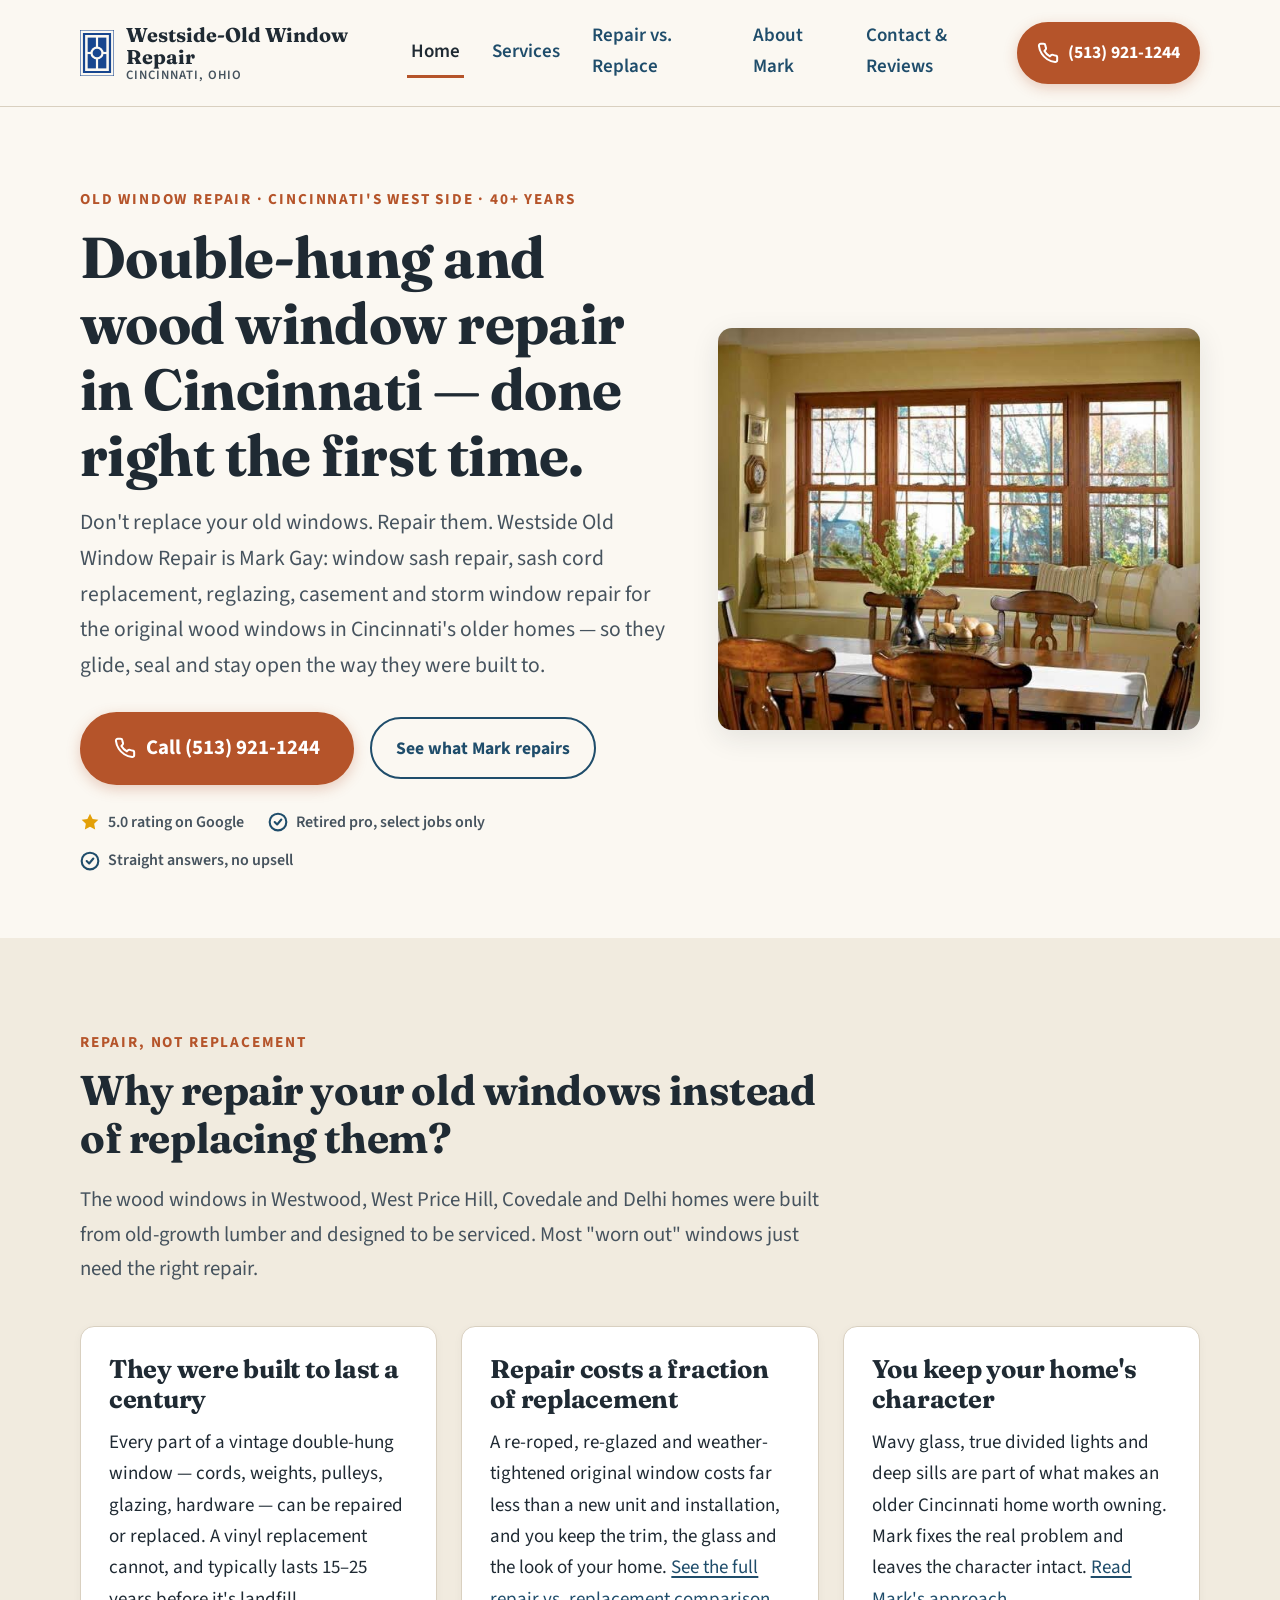
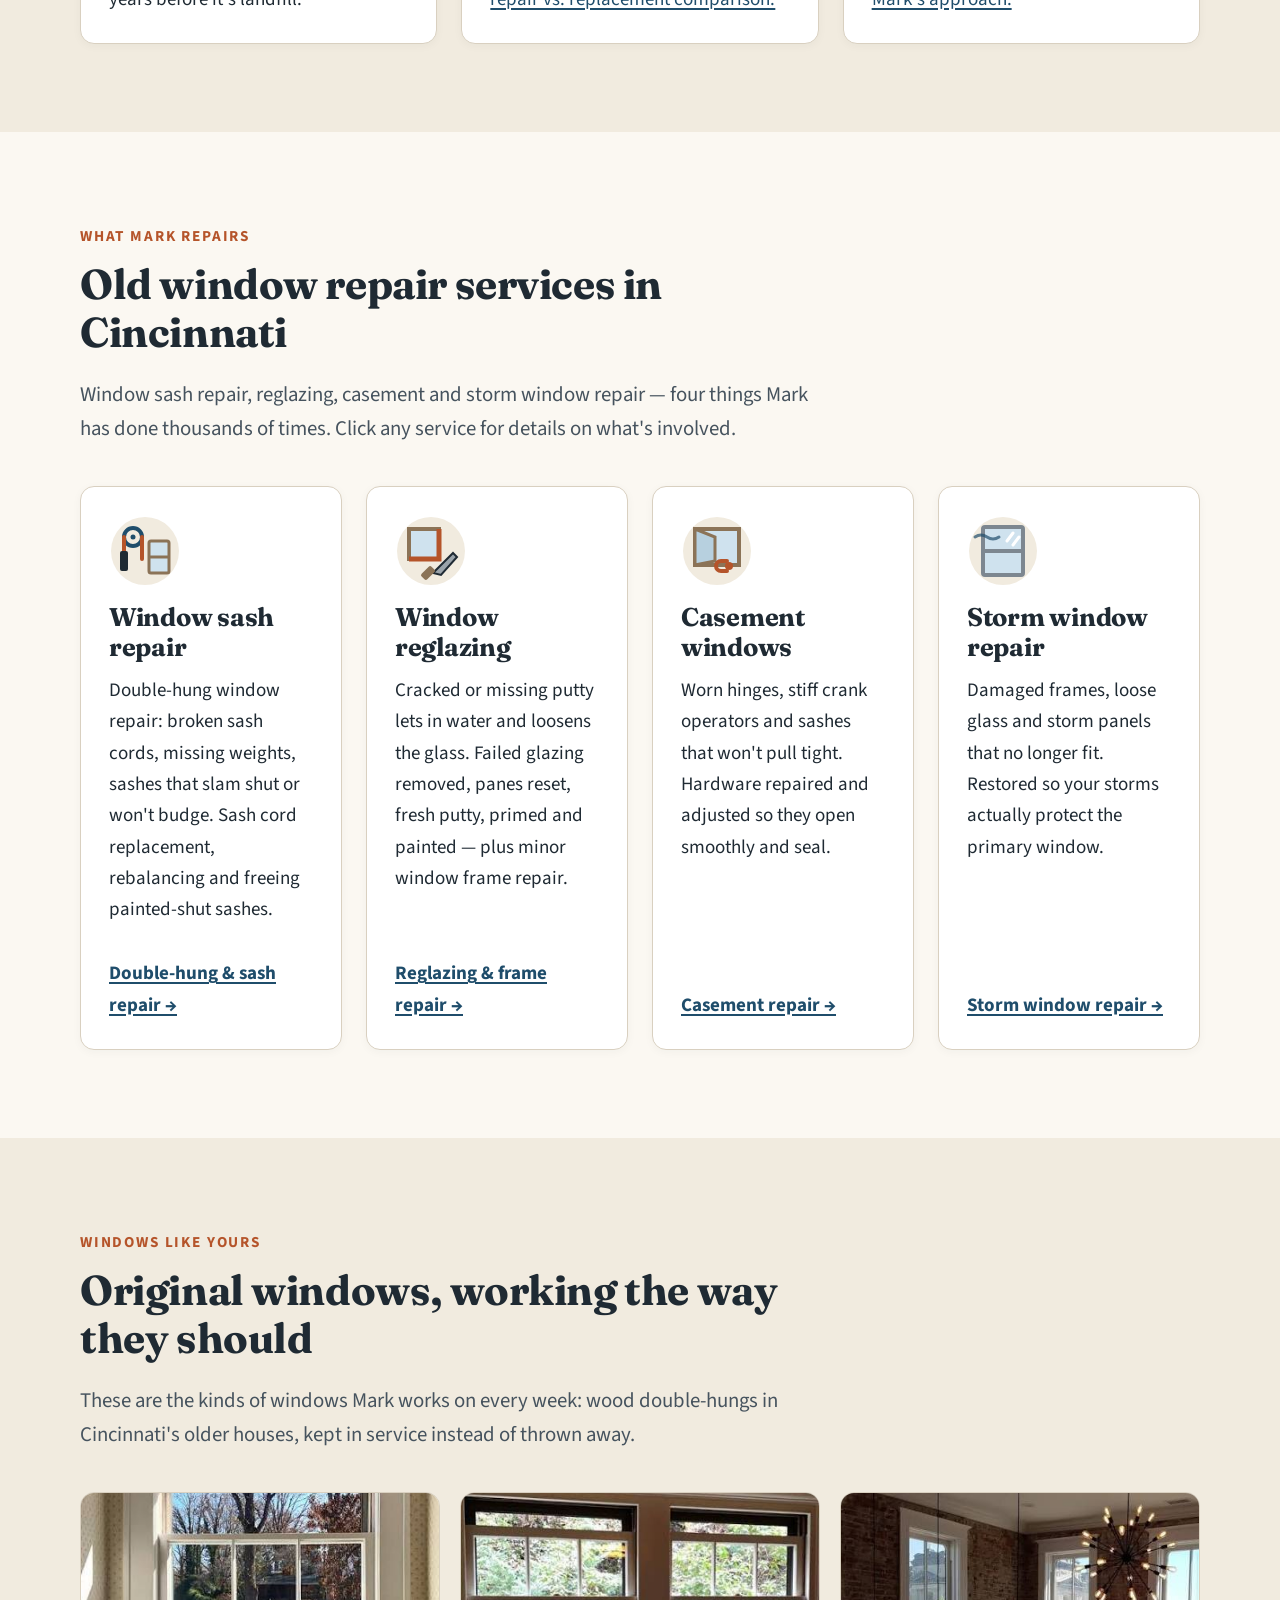
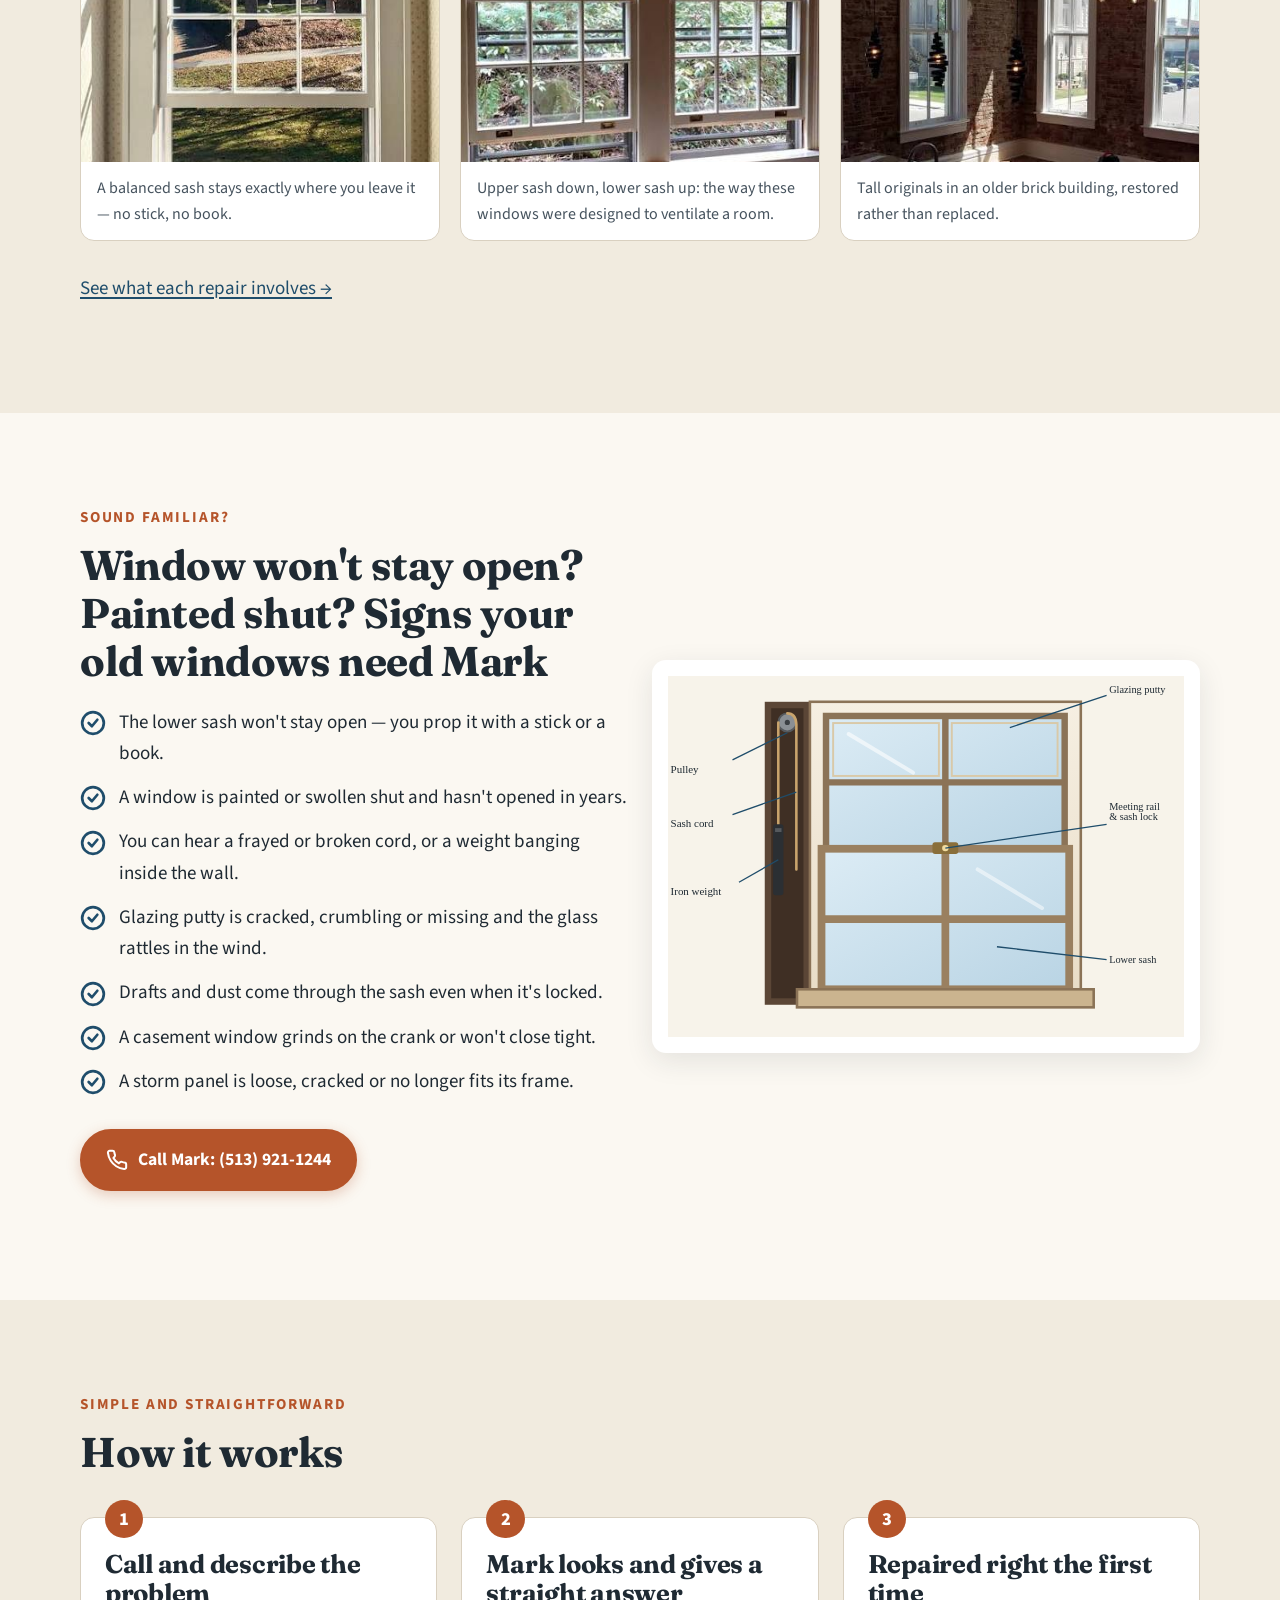
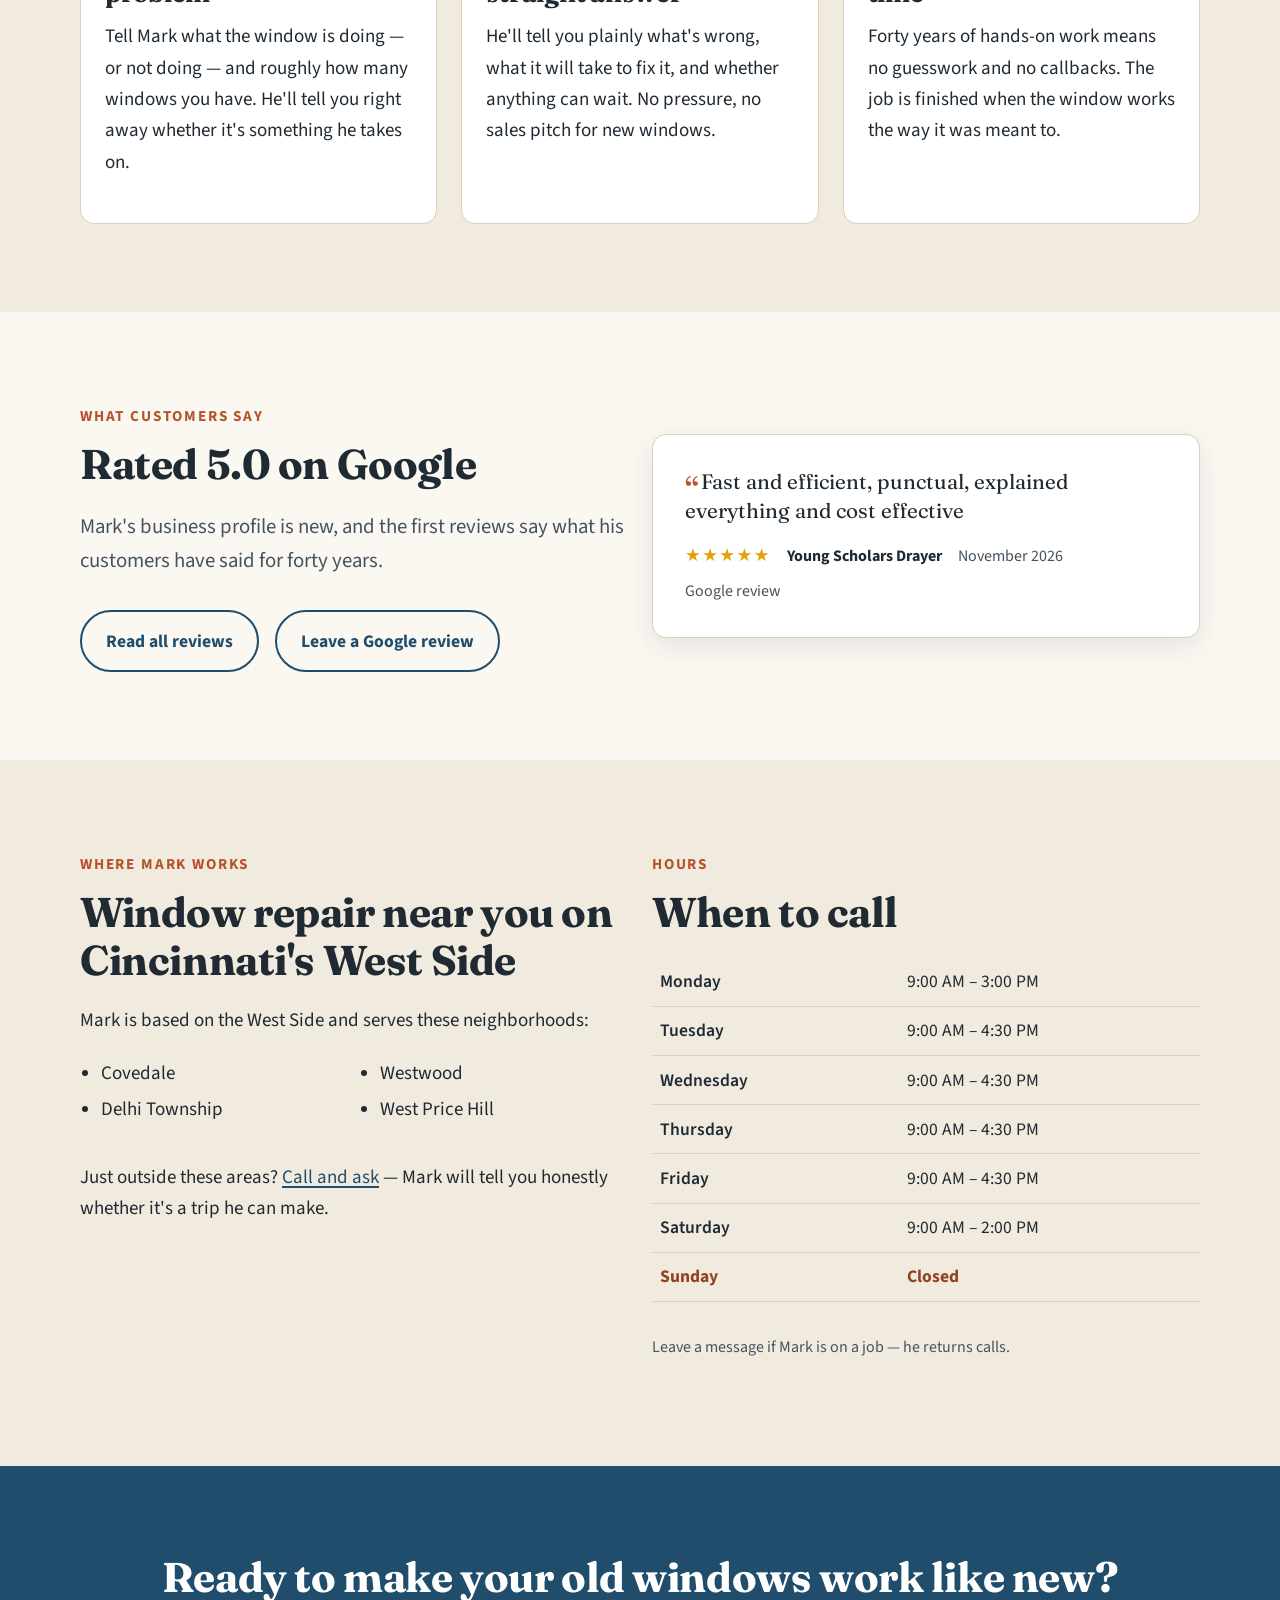
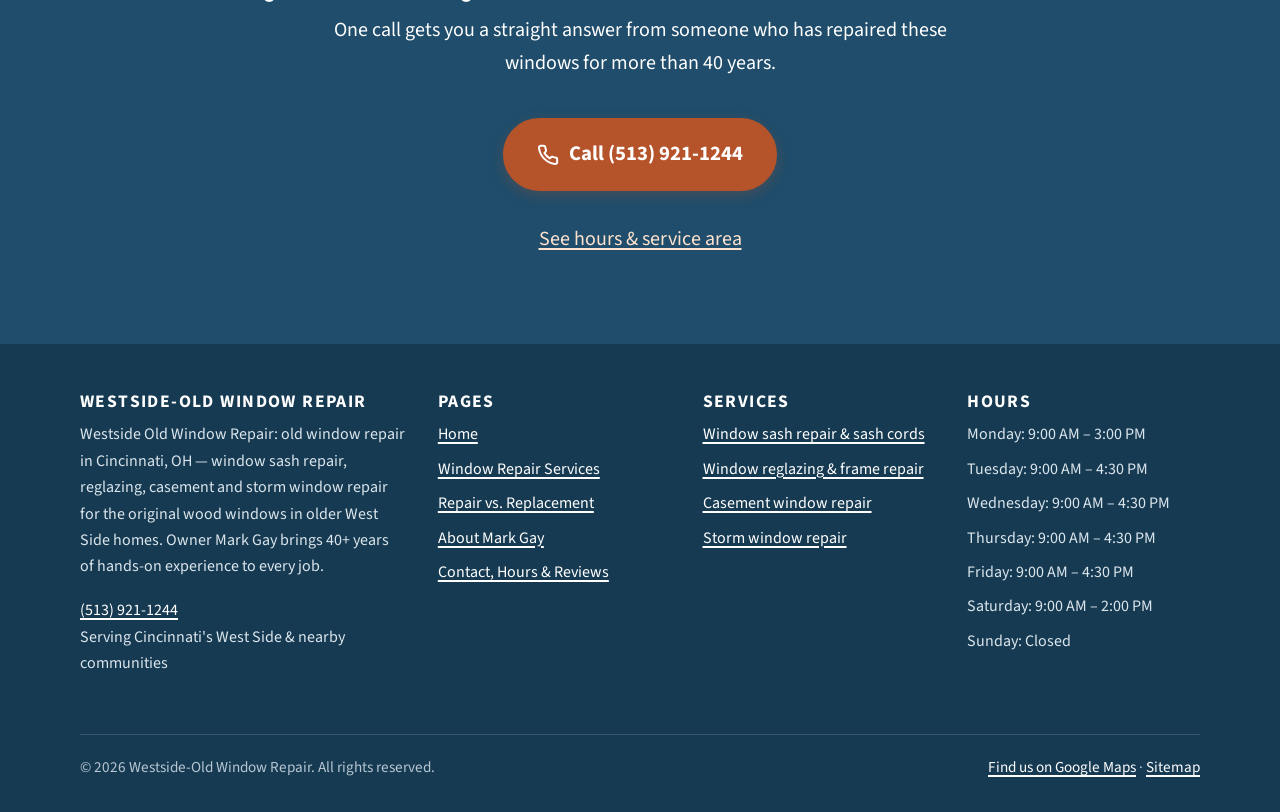
==== commit c7b842b6: "Revert "Header logo 30% larger and vertically centered on the wordmark" This reverts commit b62b6e26" ====
--- a/index.html
+++ b/index.html
@@ -43,7 +43,7 @@
   <link rel="preconnect" href="https://fonts.googleapis.com">
   <link rel="preconnect" href="https://fonts.gstatic.com" crossorigin>
   <link rel="stylesheet" href="https://fonts.googleapis.com/css2?family=Fraunces:wght@600;700&family=Source+Sans+3:wght@400;600;700&display=swap">
-  <link rel="stylesheet" href="/css/style.css?v=26a5f575e9">
+  <link rel="stylesheet" href="/css/style.css?v=f60282db2b">
 
   <script type="application/ld+json">
 {
@@ -222,7 +222,7 @@
   <header class="site-header">
     <div class="container header-inner">
       <a class="brand" href="/" aria-label="Westside-Old Window Repair home">
-        <img src="/images/logo.svg?v=9a49fe15a8" alt="" width="44" height="60">
+        <img src="/images/logo.svg?v=9a49fe15a8" alt="" width="33" height="46">
         <span class="brand-name">Westside-Old Window Repair<small>Cincinnati, Ohio</small></span>
       </a>
       <button class="nav-toggle" aria-expanded="false" aria-controls="site-nav">Menu</button>
--- a/css/style.css
+++ b/css/style.css
@@ -87,9 +87,9 @@
   display: flex; align-items: center; justify-content: space-between;
   gap: 1rem; padding: 0.75rem 0;
 }
-.brand { display: flex; align-items: center; gap: 0.85rem; text-decoration: none; color: var(--ink); }
-.brand img { width: auto; height: 60px; flex: none; align-self: center; }
-.brand-name { font-family: var(--font-head); font-weight: 700; font-size: 1.25rem; line-height: 1.1; display: flex; flex-direction: column; justify-content: center; }
+.brand { display: flex; align-items: center; gap: 0.75rem; text-decoration: none; color: var(--ink); }
+.brand img { width: auto; height: 46px; }
+.brand-name { font-family: var(--font-head); font-weight: 700; font-size: 1.25rem; line-height: 1.1; }
 .brand-name small { display: block; font-family: var(--font-body); font-weight: 600; font-size: 0.8rem; letter-spacing: 0.08em; text-transform: uppercase; color: var(--ink-soft); }
 
 .nav { display: flex; align-items: center; gap: 0.25rem 1.5rem; }
@@ -130,7 +130,7 @@
   .header-cta { padding: 0.75rem; border-radius: 50%; }
   .brand-name { font-size: 1.05rem; }
   .brand-name small { display: none; }
-  .brand img { height: 52px; }
+  .brand img { height: 40px; }
 }
 
 /* ---------- Sections ---------- */
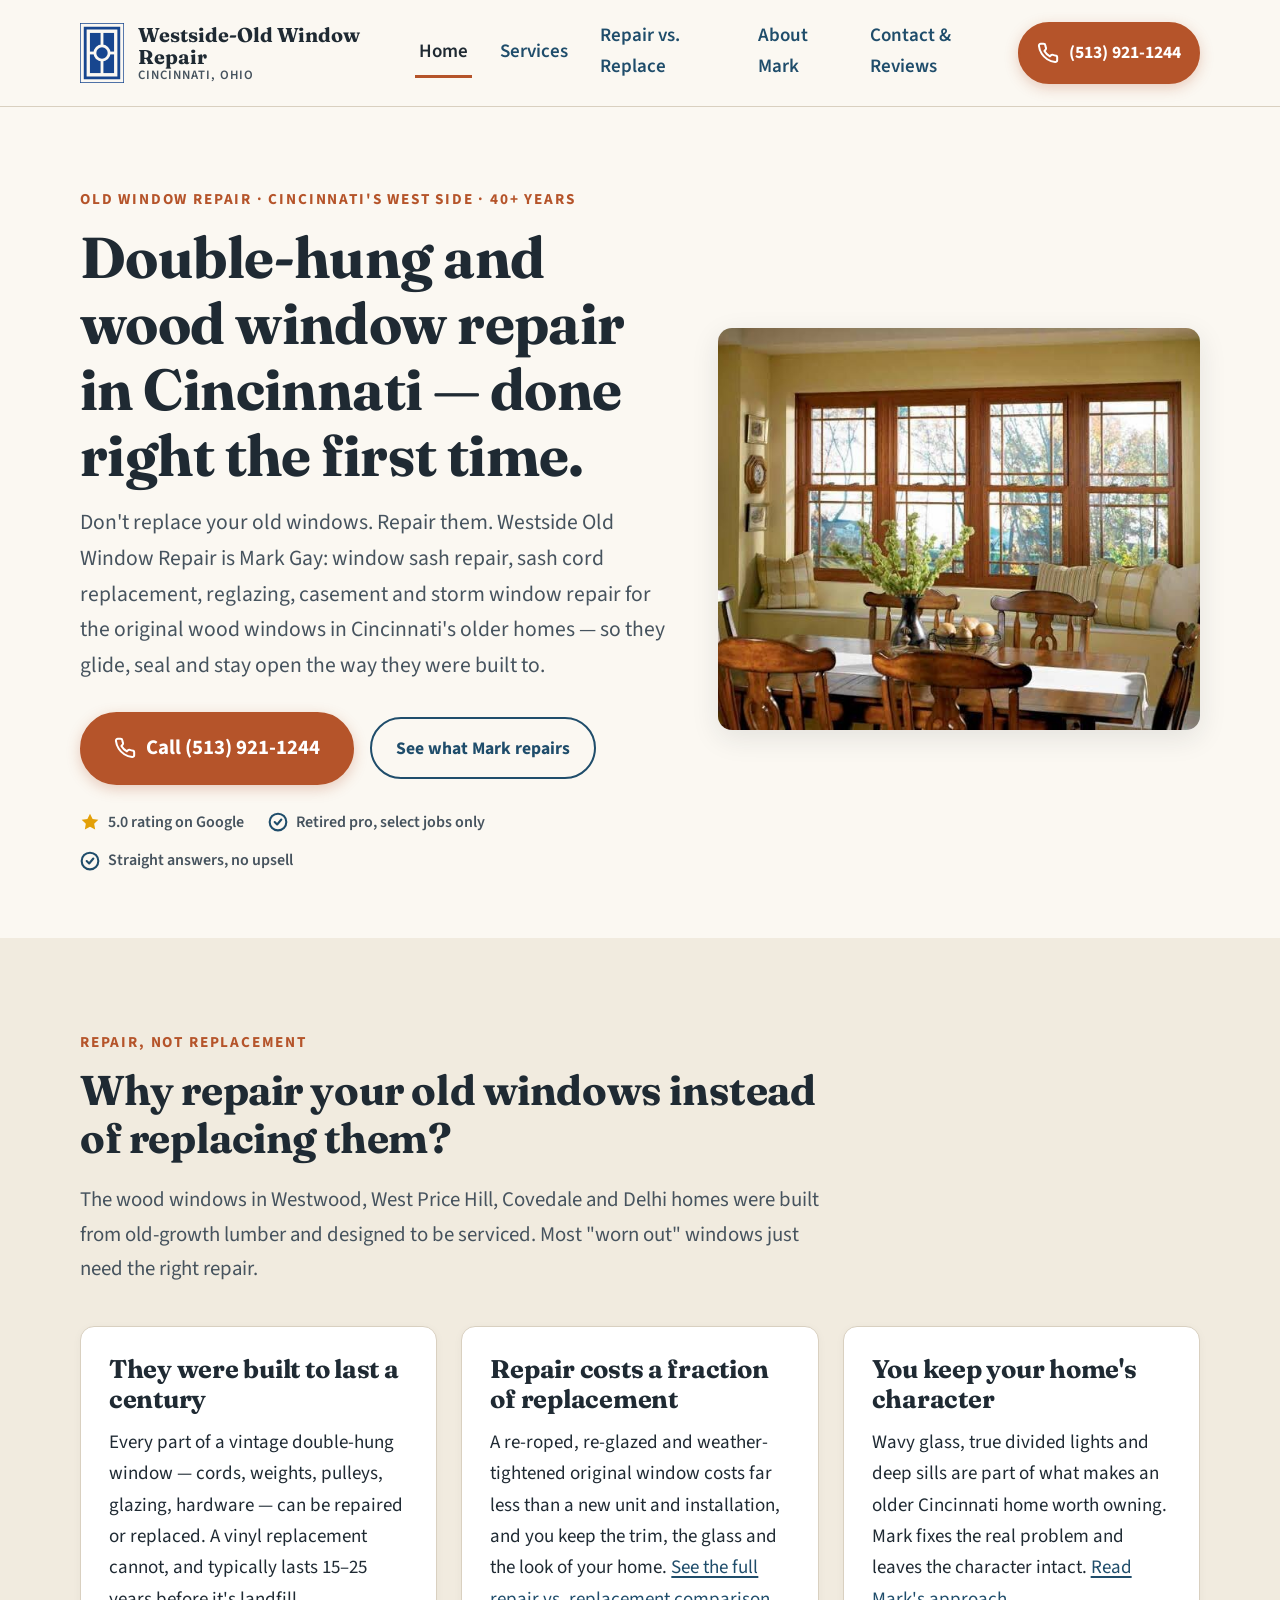
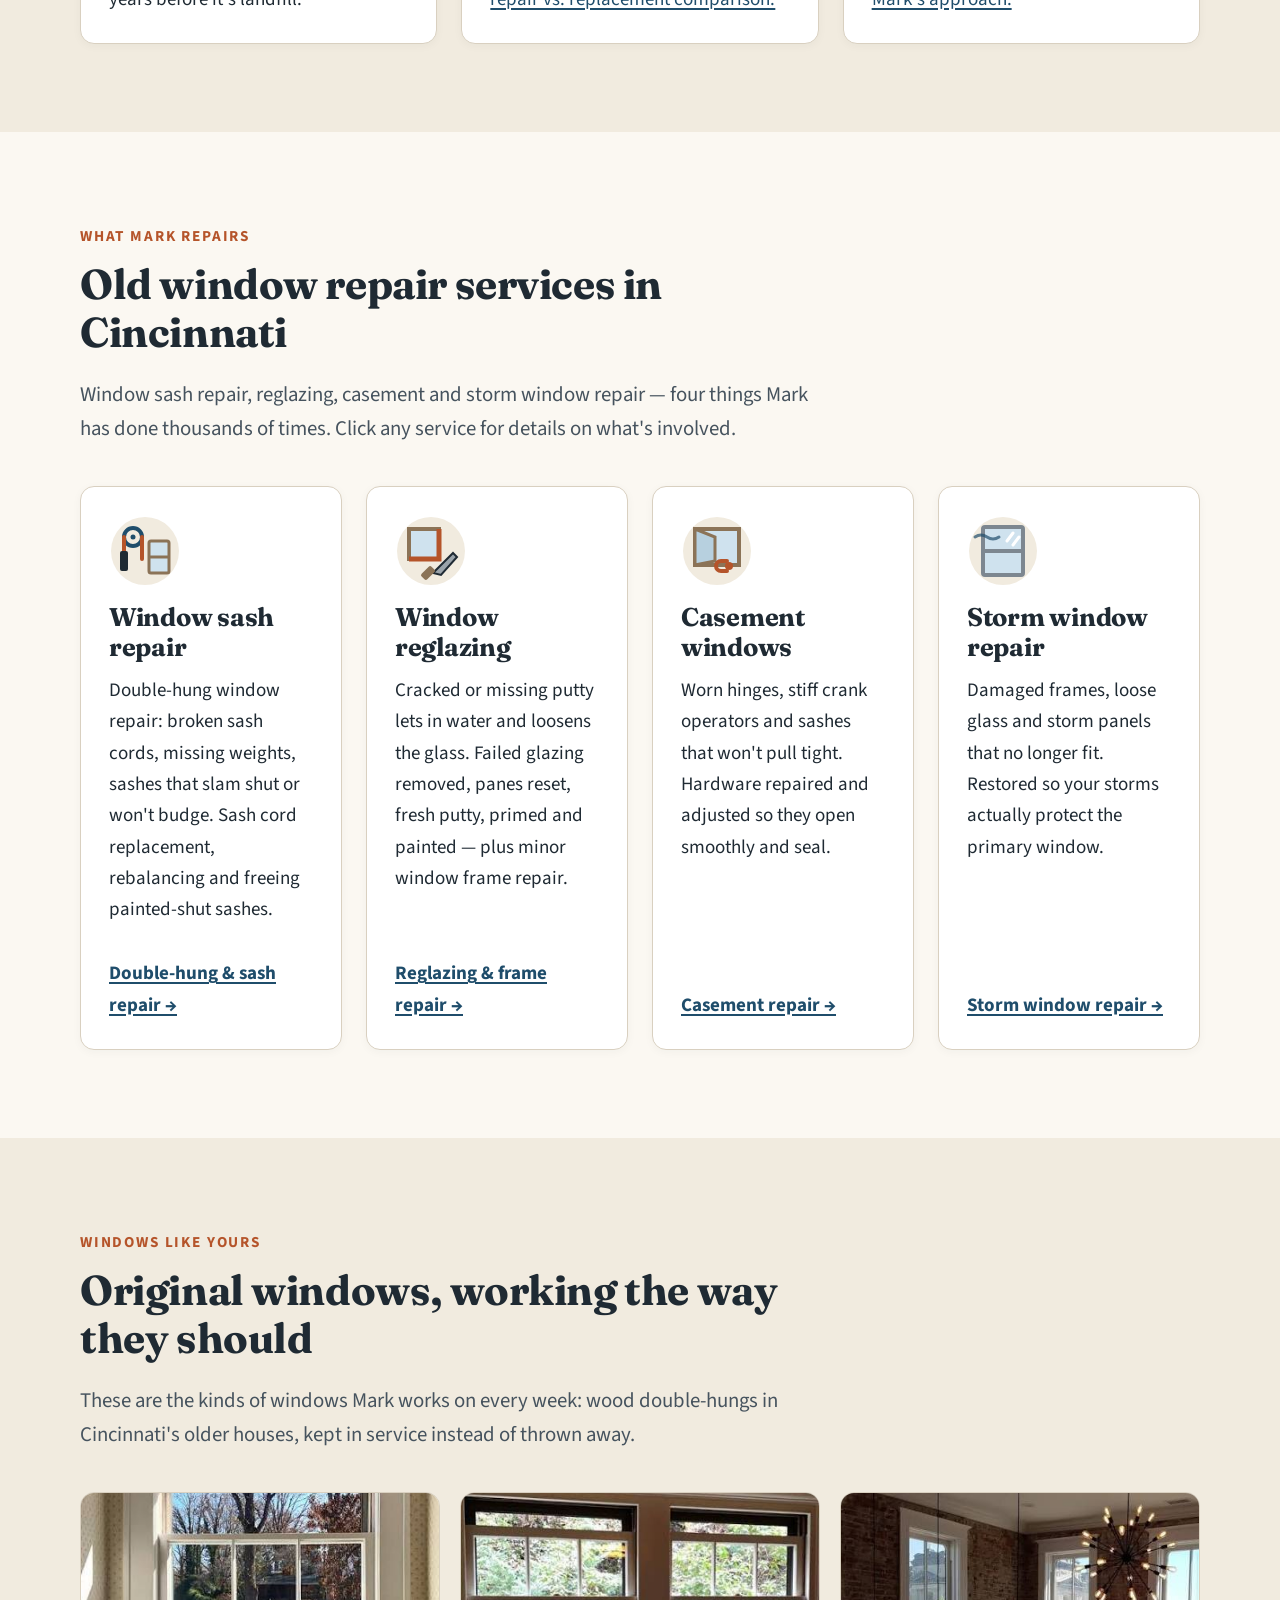
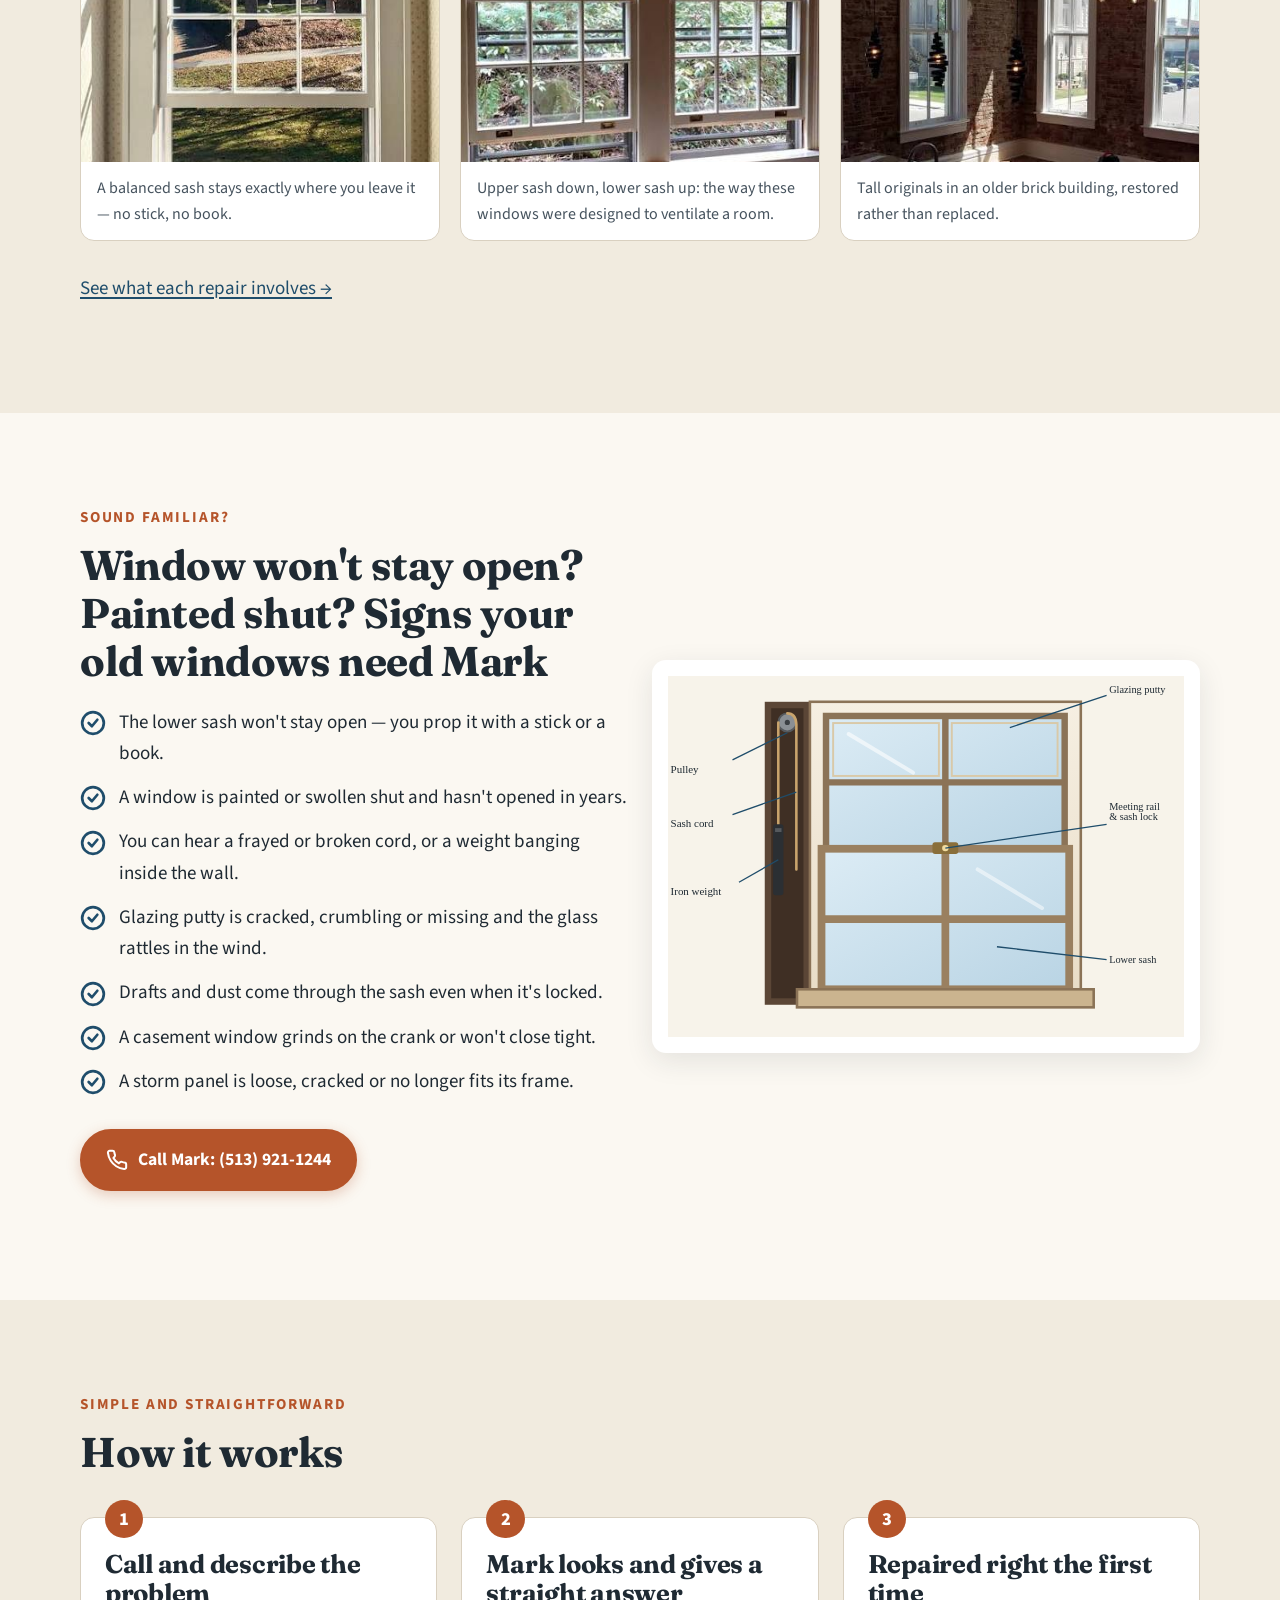
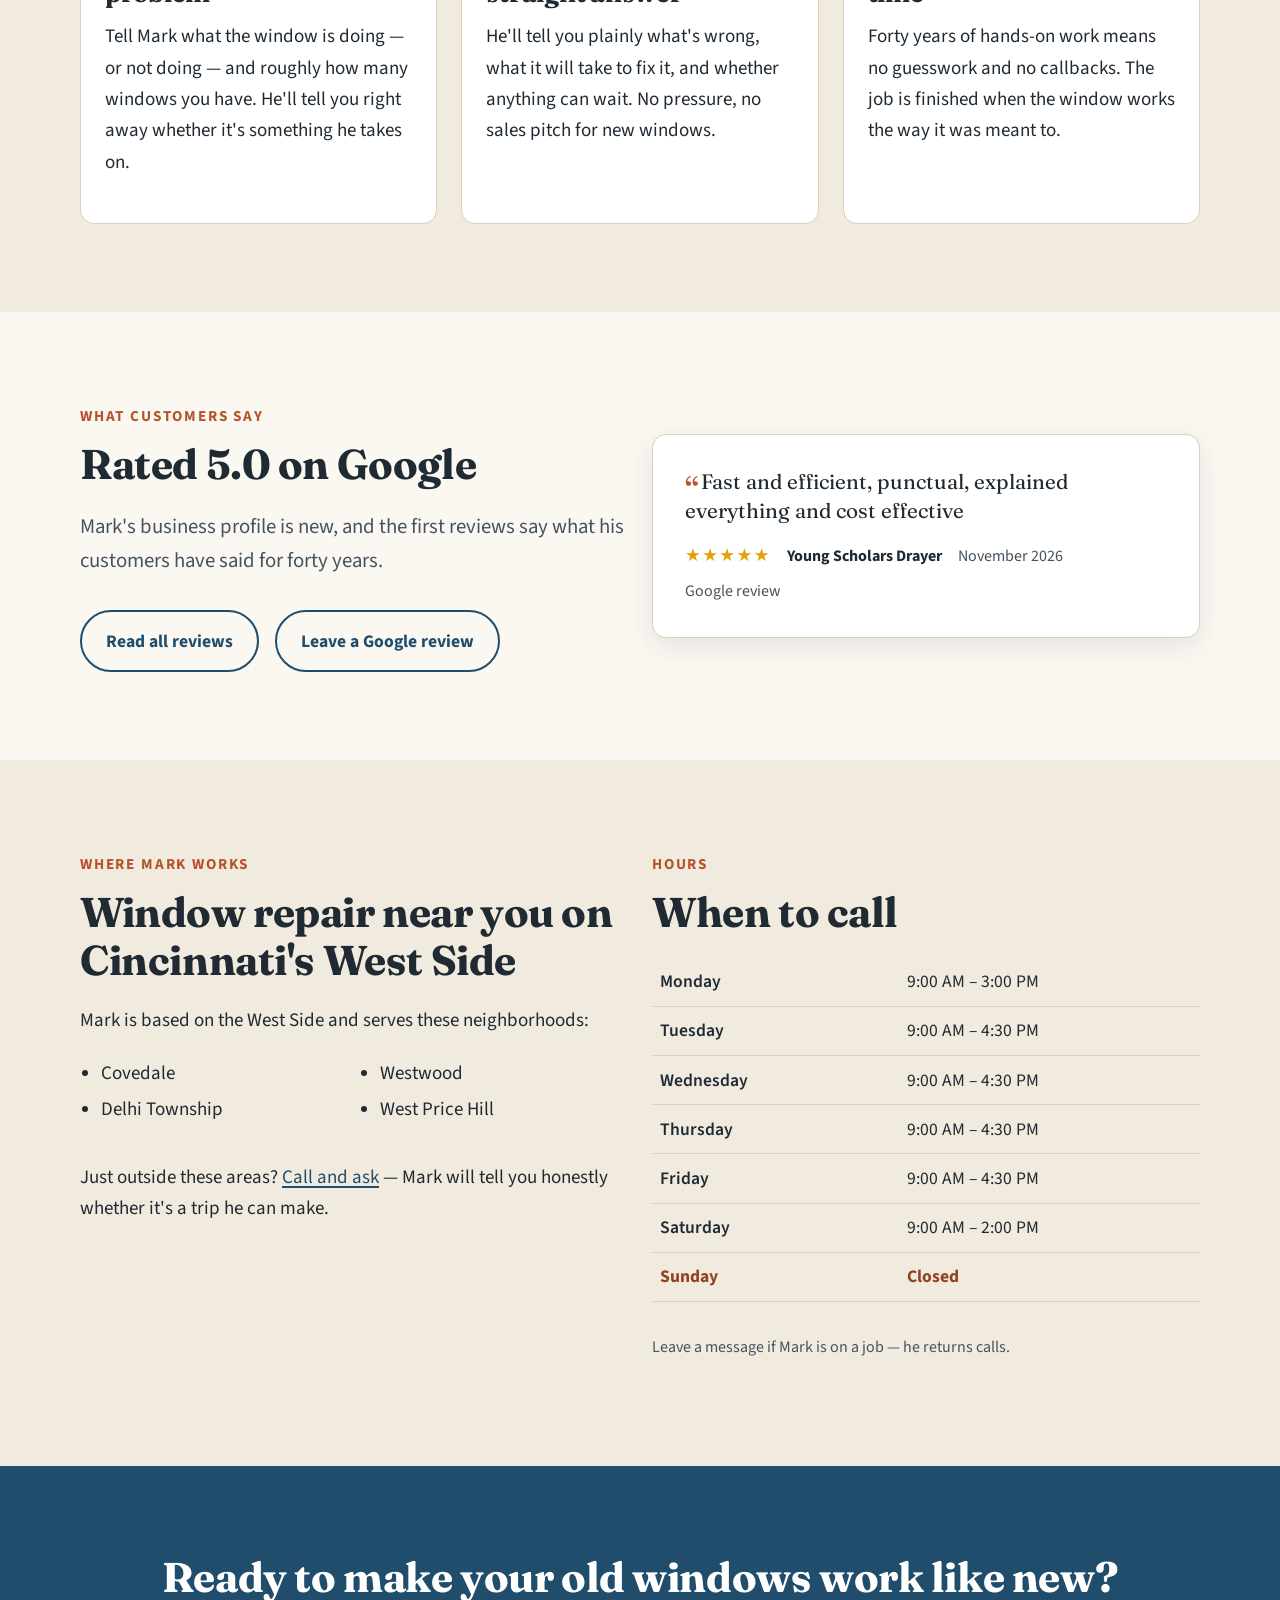
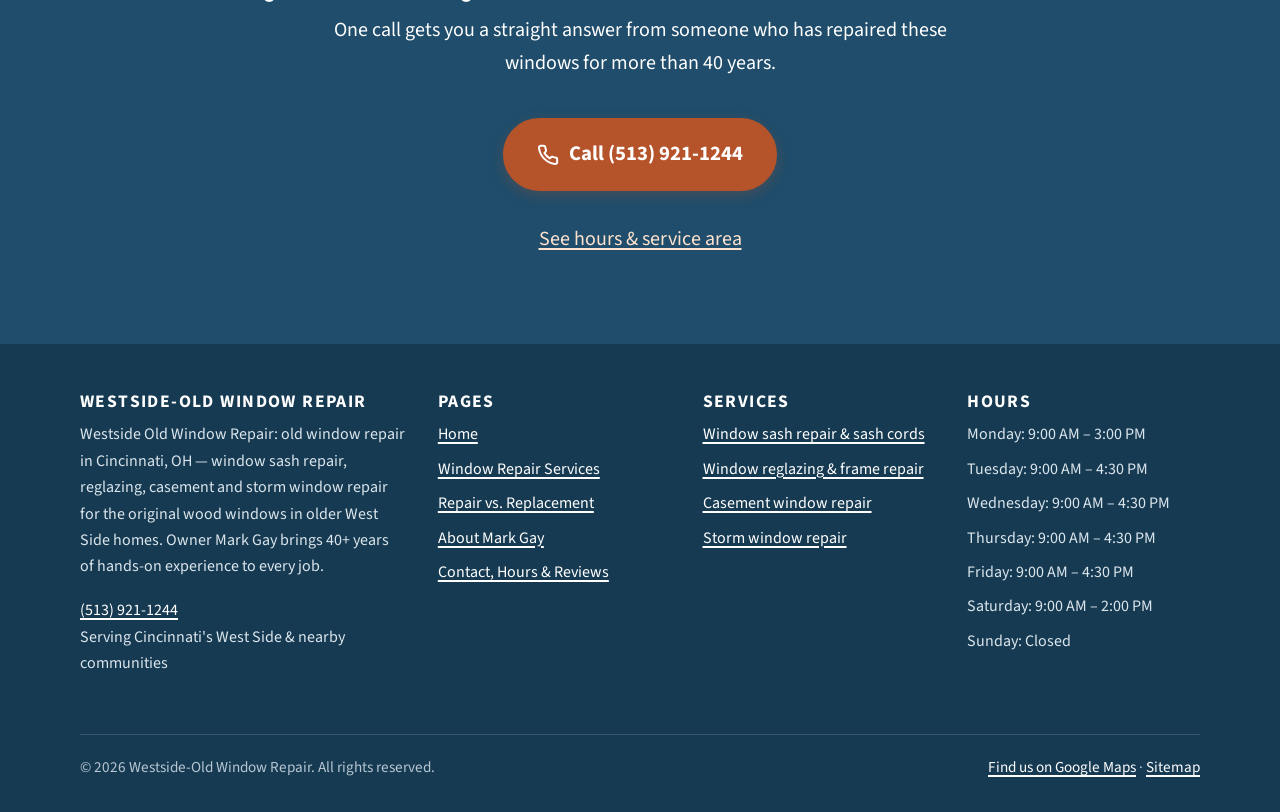
==== commit 7e5ca4e4: "Header logo 30% larger, vertically centered on wordmark; colors unchanged Co-Authored-By: Claude Fab" ====
--- a/index.html
+++ b/index.html
@@ -43,7 +43,7 @@
   <link rel="preconnect" href="https://fonts.googleapis.com">
   <link rel="preconnect" href="https://fonts.gstatic.com" crossorigin>
   <link rel="stylesheet" href="https://fonts.googleapis.com/css2?family=Fraunces:wght@600;700&family=Source+Sans+3:wght@400;600;700&display=swap">
-  <link rel="stylesheet" href="/css/style.css?v=f60282db2b">
+  <link rel="stylesheet" href="/css/style.css?v=26a5f575e9">
 
   <script type="application/ld+json">
 {
@@ -222,7 +222,7 @@
   <header class="site-header">
     <div class="container header-inner">
       <a class="brand" href="/" aria-label="Westside-Old Window Repair home">
-        <img src="/images/logo.svg?v=9a49fe15a8" alt="" width="33" height="46">
+        <img src="/images/logo.svg?v=9a49fe15a8" alt="" width="44" height="60">
         <span class="brand-name">Westside-Old Window Repair<small>Cincinnati, Ohio</small></span>
       </a>
       <button class="nav-toggle" aria-expanded="false" aria-controls="site-nav">Menu</button>
--- a/css/style.css
+++ b/css/style.css
@@ -87,9 +87,9 @@
   display: flex; align-items: center; justify-content: space-between;
   gap: 1rem; padding: 0.75rem 0;
 }
-.brand { display: flex; align-items: center; gap: 0.75rem; text-decoration: none; color: var(--ink); }
-.brand img { width: auto; height: 46px; }
-.brand-name { font-family: var(--font-head); font-weight: 700; font-size: 1.25rem; line-height: 1.1; }
+.brand { display: flex; align-items: center; gap: 0.85rem; text-decoration: none; color: var(--ink); }
+.brand img { width: auto; height: 60px; flex: none; align-self: center; }
+.brand-name { font-family: var(--font-head); font-weight: 700; font-size: 1.25rem; line-height: 1.1; display: flex; flex-direction: column; justify-content: center; }
 .brand-name small { display: block; font-family: var(--font-body); font-weight: 600; font-size: 0.8rem; letter-spacing: 0.08em; text-transform: uppercase; color: var(--ink-soft); }
 
 .nav { display: flex; align-items: center; gap: 0.25rem 1.5rem; }
@@ -130,7 +130,7 @@
   .header-cta { padding: 0.75rem; border-radius: 50%; }
   .brand-name { font-size: 1.05rem; }
   .brand-name small { display: none; }
-  .brand img { height: 40px; }
+  .brand img { height: 52px; }
 }
 
 /* ---------- Sections ---------- */
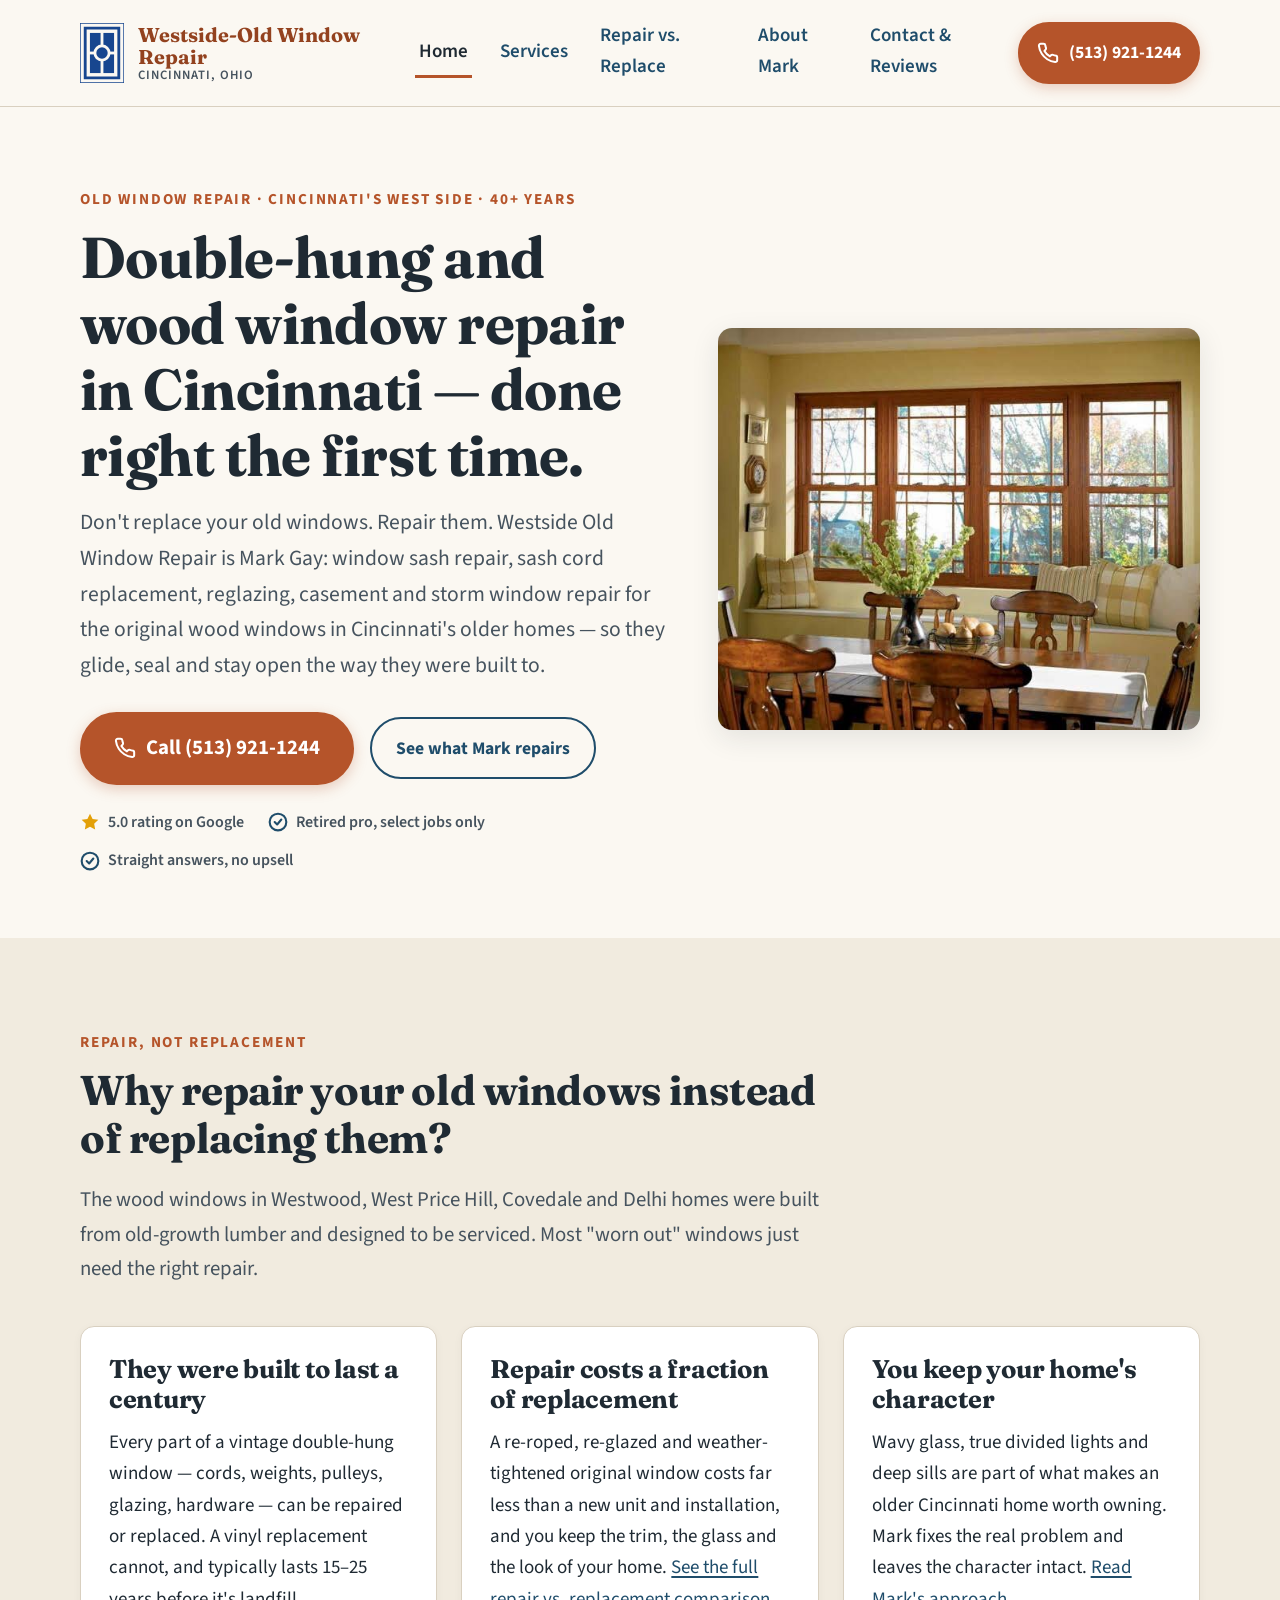
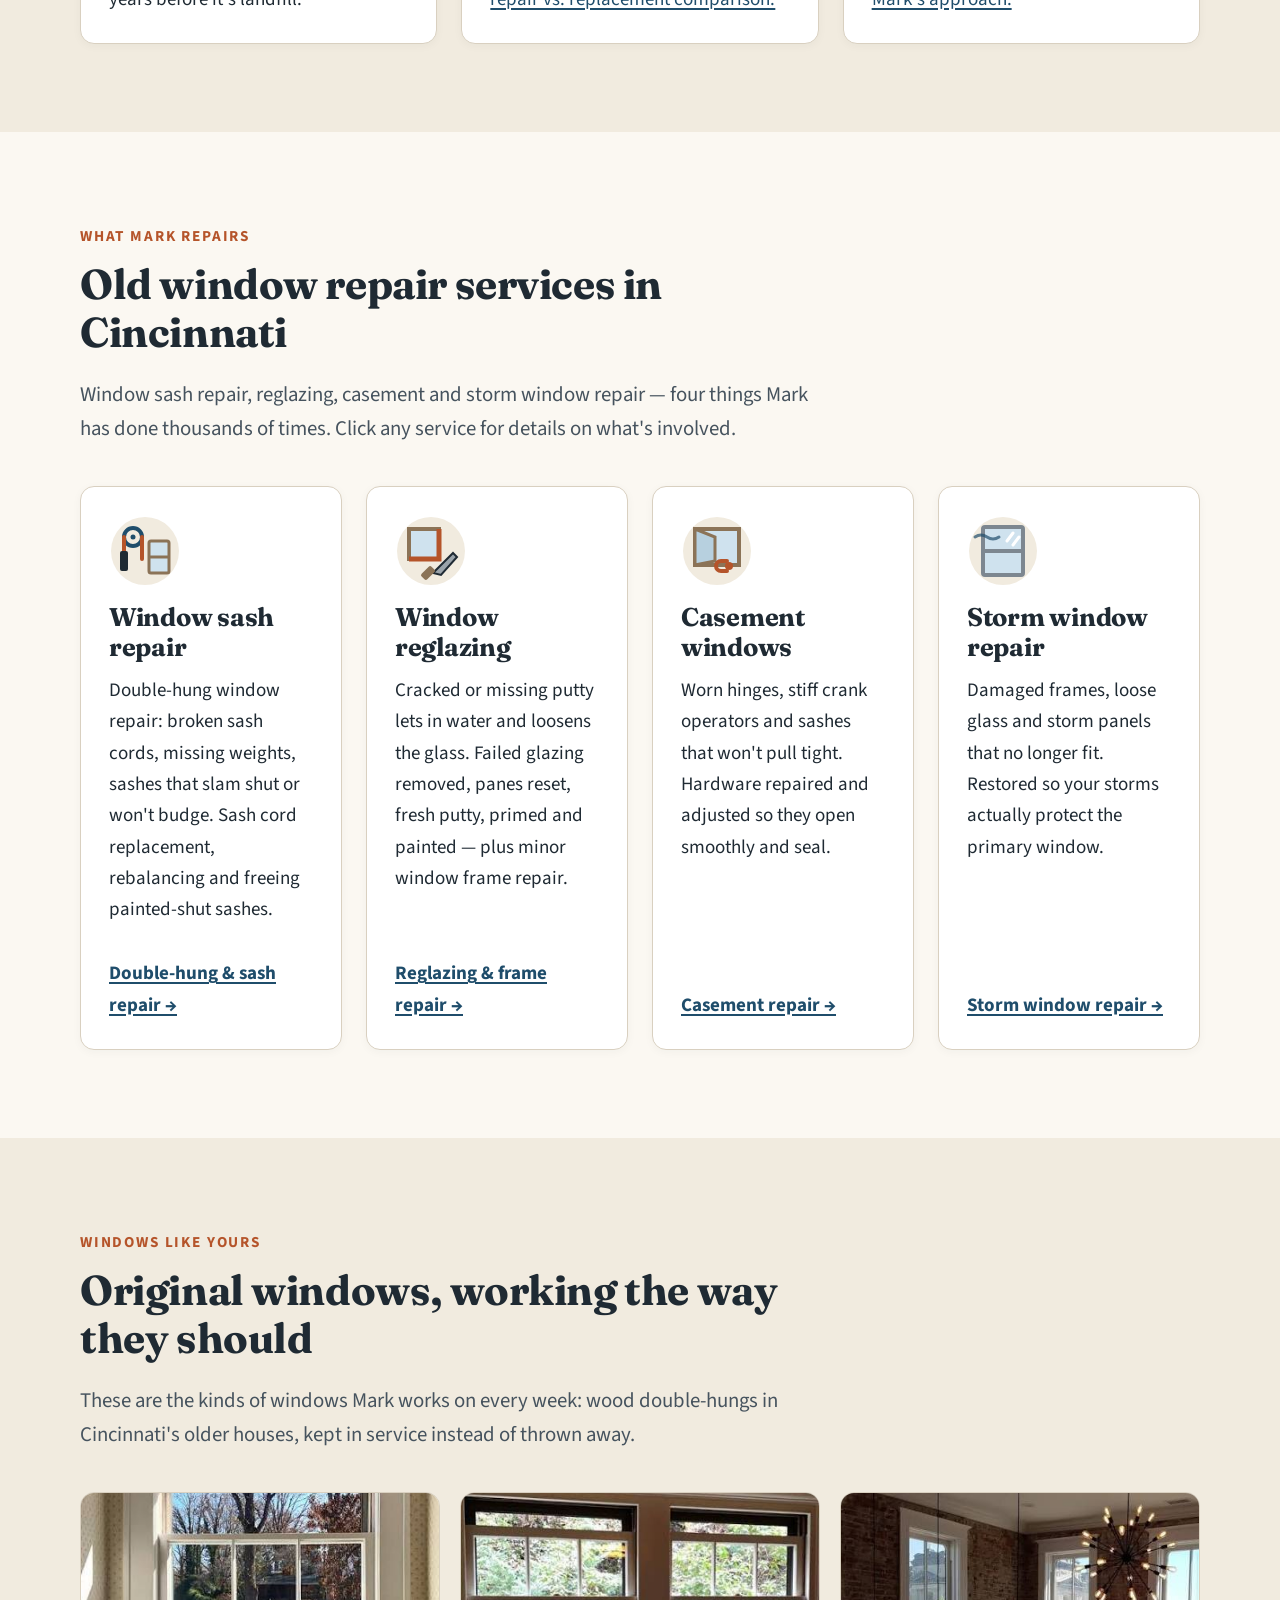
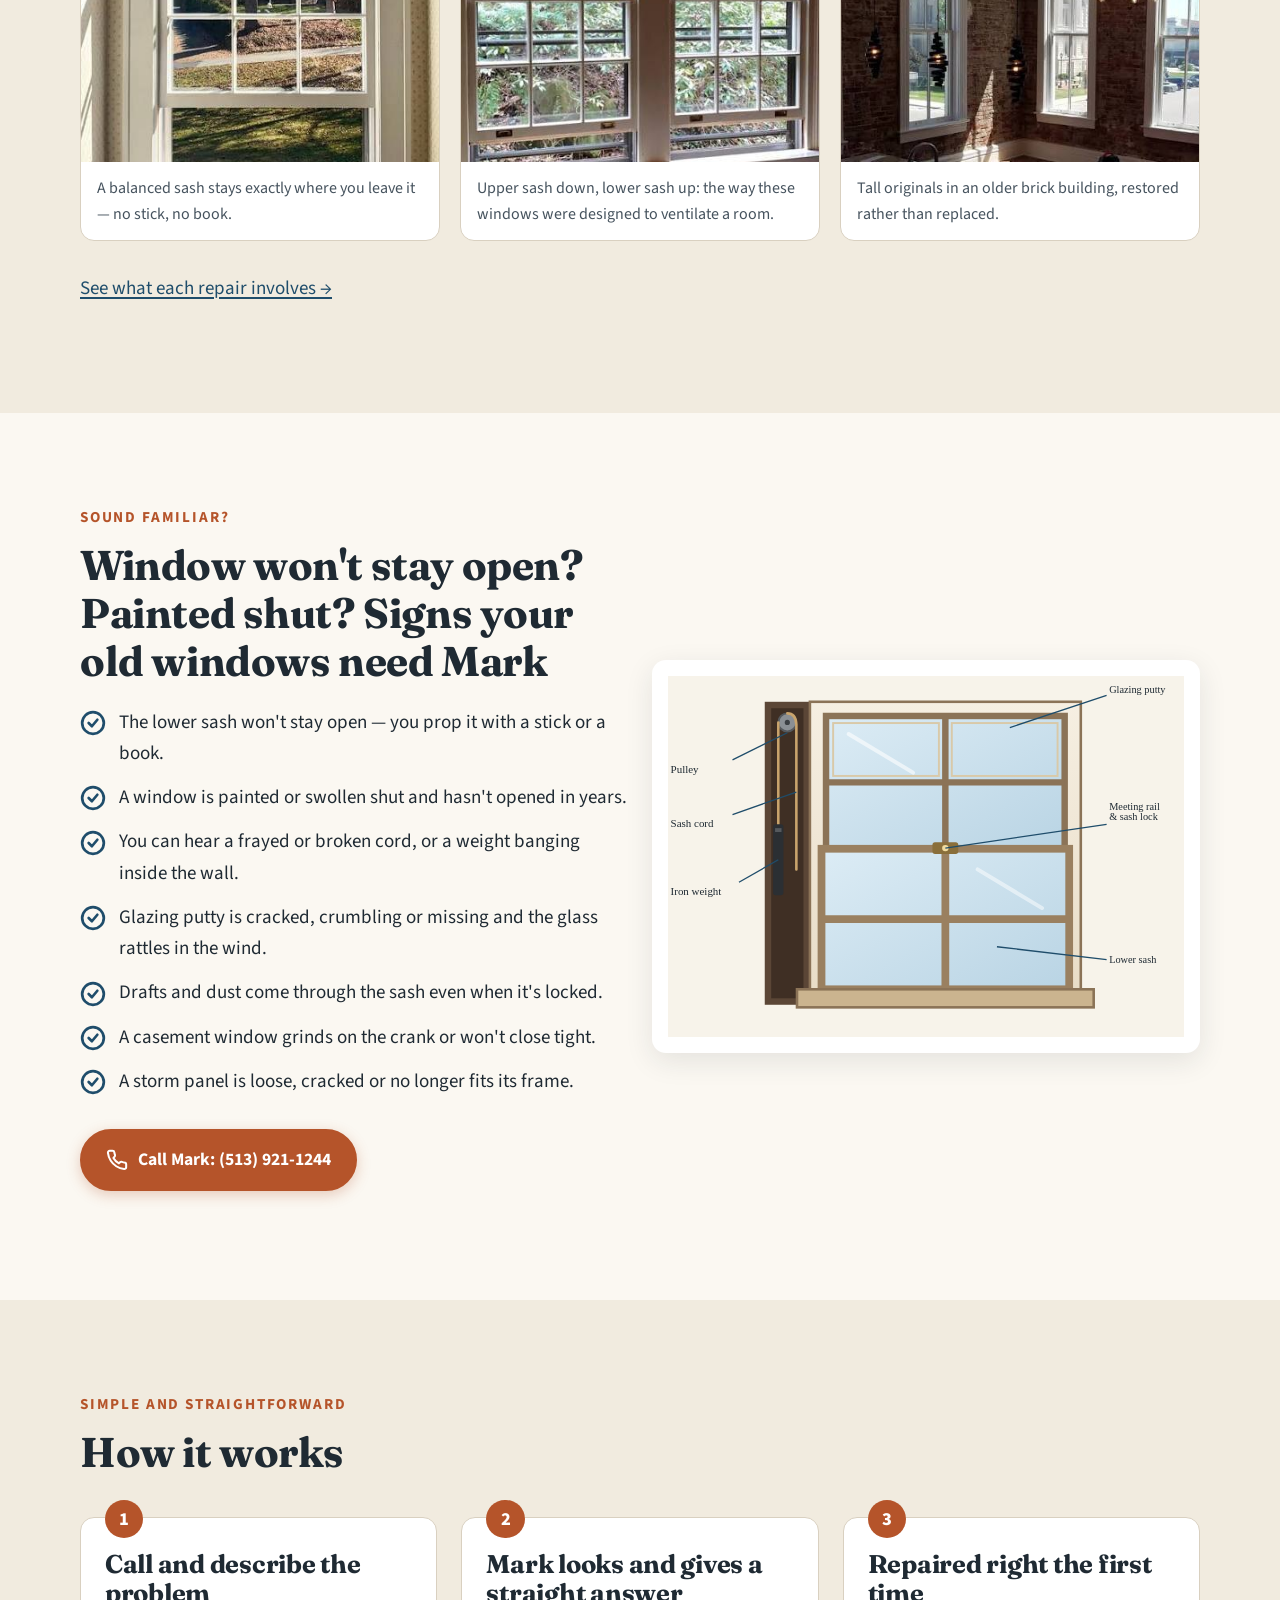
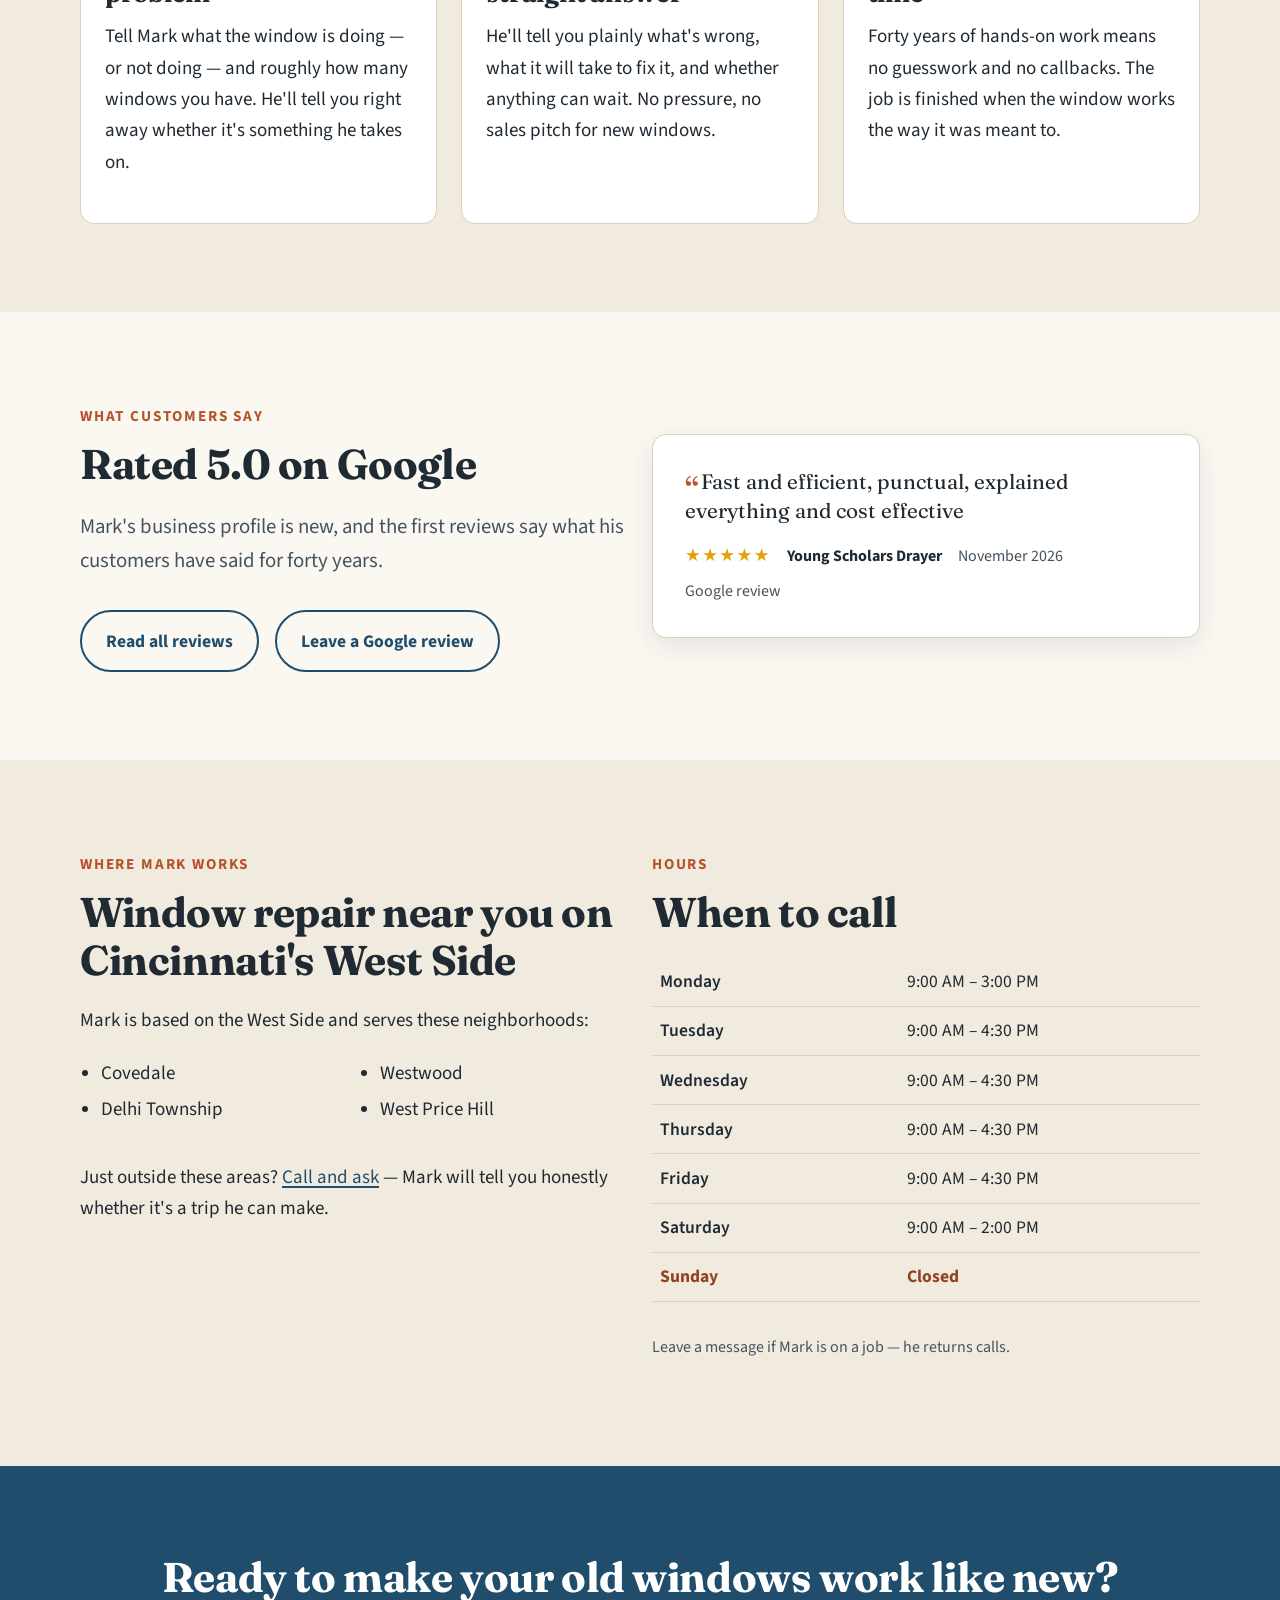
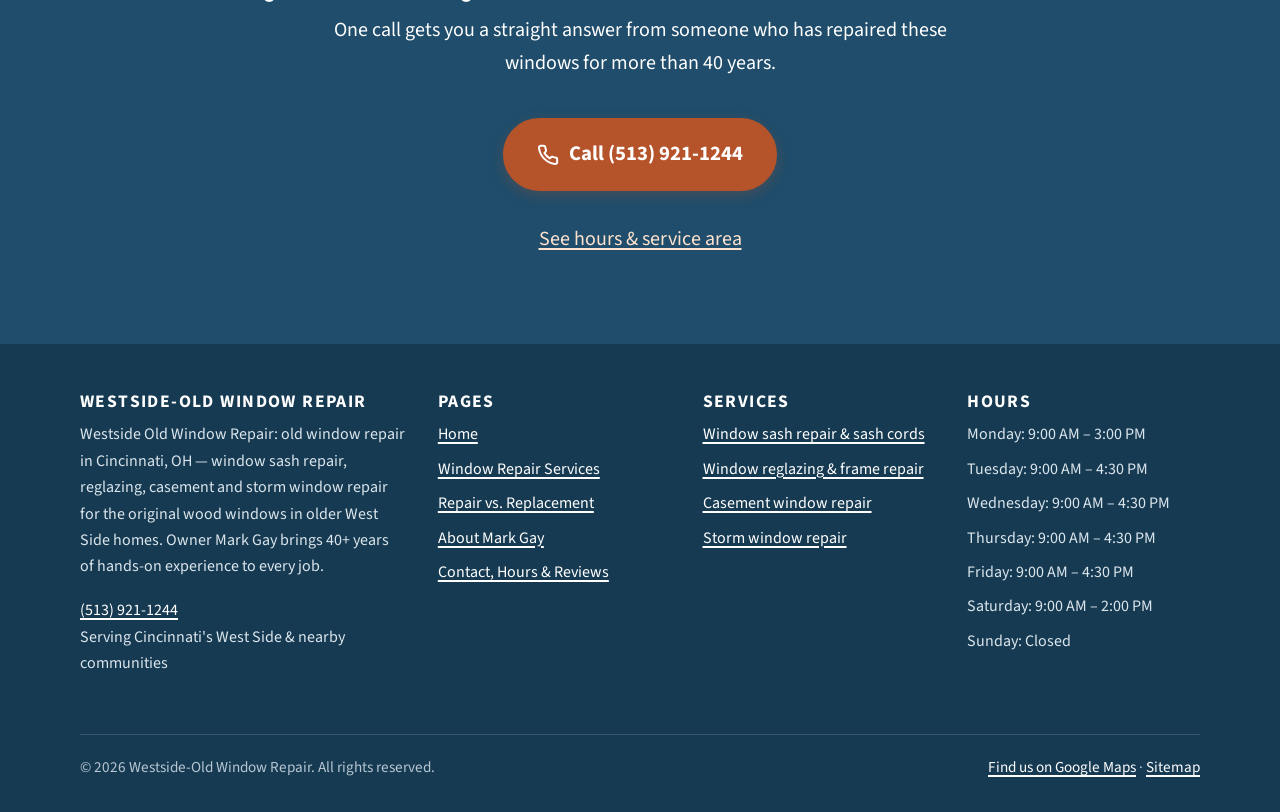
==== commit 4fe82a35: "Header wordmark in terracotta (#93421F) Co-Authored-By: Claude Fable 5.1 <noreply@anthropic.com> Cla" ====
--- a/index.html
+++ b/index.html
@@ -43,7 +43,7 @@
   <link rel="preconnect" href="https://fonts.googleapis.com">
   <link rel="preconnect" href="https://fonts.gstatic.com" crossorigin>
   <link rel="stylesheet" href="https://fonts.googleapis.com/css2?family=Fraunces:wght@600;700&family=Source+Sans+3:wght@400;600;700&display=swap">
-  <link rel="stylesheet" href="/css/style.css?v=26a5f575e9">
+  <link rel="stylesheet" href="/css/style.css?v=9a3f21c648">
 
   <script type="application/ld+json">
 {
--- a/css/style.css
+++ b/css/style.css
@@ -89,7 +89,8 @@
 }
 .brand { display: flex; align-items: center; gap: 0.85rem; text-decoration: none; color: var(--ink); }
 .brand img { width: auto; height: 60px; flex: none; align-self: center; }
-.brand-name { font-family: var(--font-head); font-weight: 700; font-size: 1.25rem; line-height: 1.1; display: flex; flex-direction: column; justify-content: center; }
+.brand-name { font-family: var(--font-head); font-weight: 700; font-size: 1.25rem; line-height: 1.1; display: flex; flex-direction: column; justify-content: center; color: var(--accent-dark); }
+.brand:hover .brand-name { color: var(--accent); }
 .brand-name small { display: block; font-family: var(--font-body); font-weight: 600; font-size: 0.8rem; letter-spacing: 0.08em; text-transform: uppercase; color: var(--ink-soft); }
 
 .nav { display: flex; align-items: center; gap: 0.25rem 1.5rem; }
